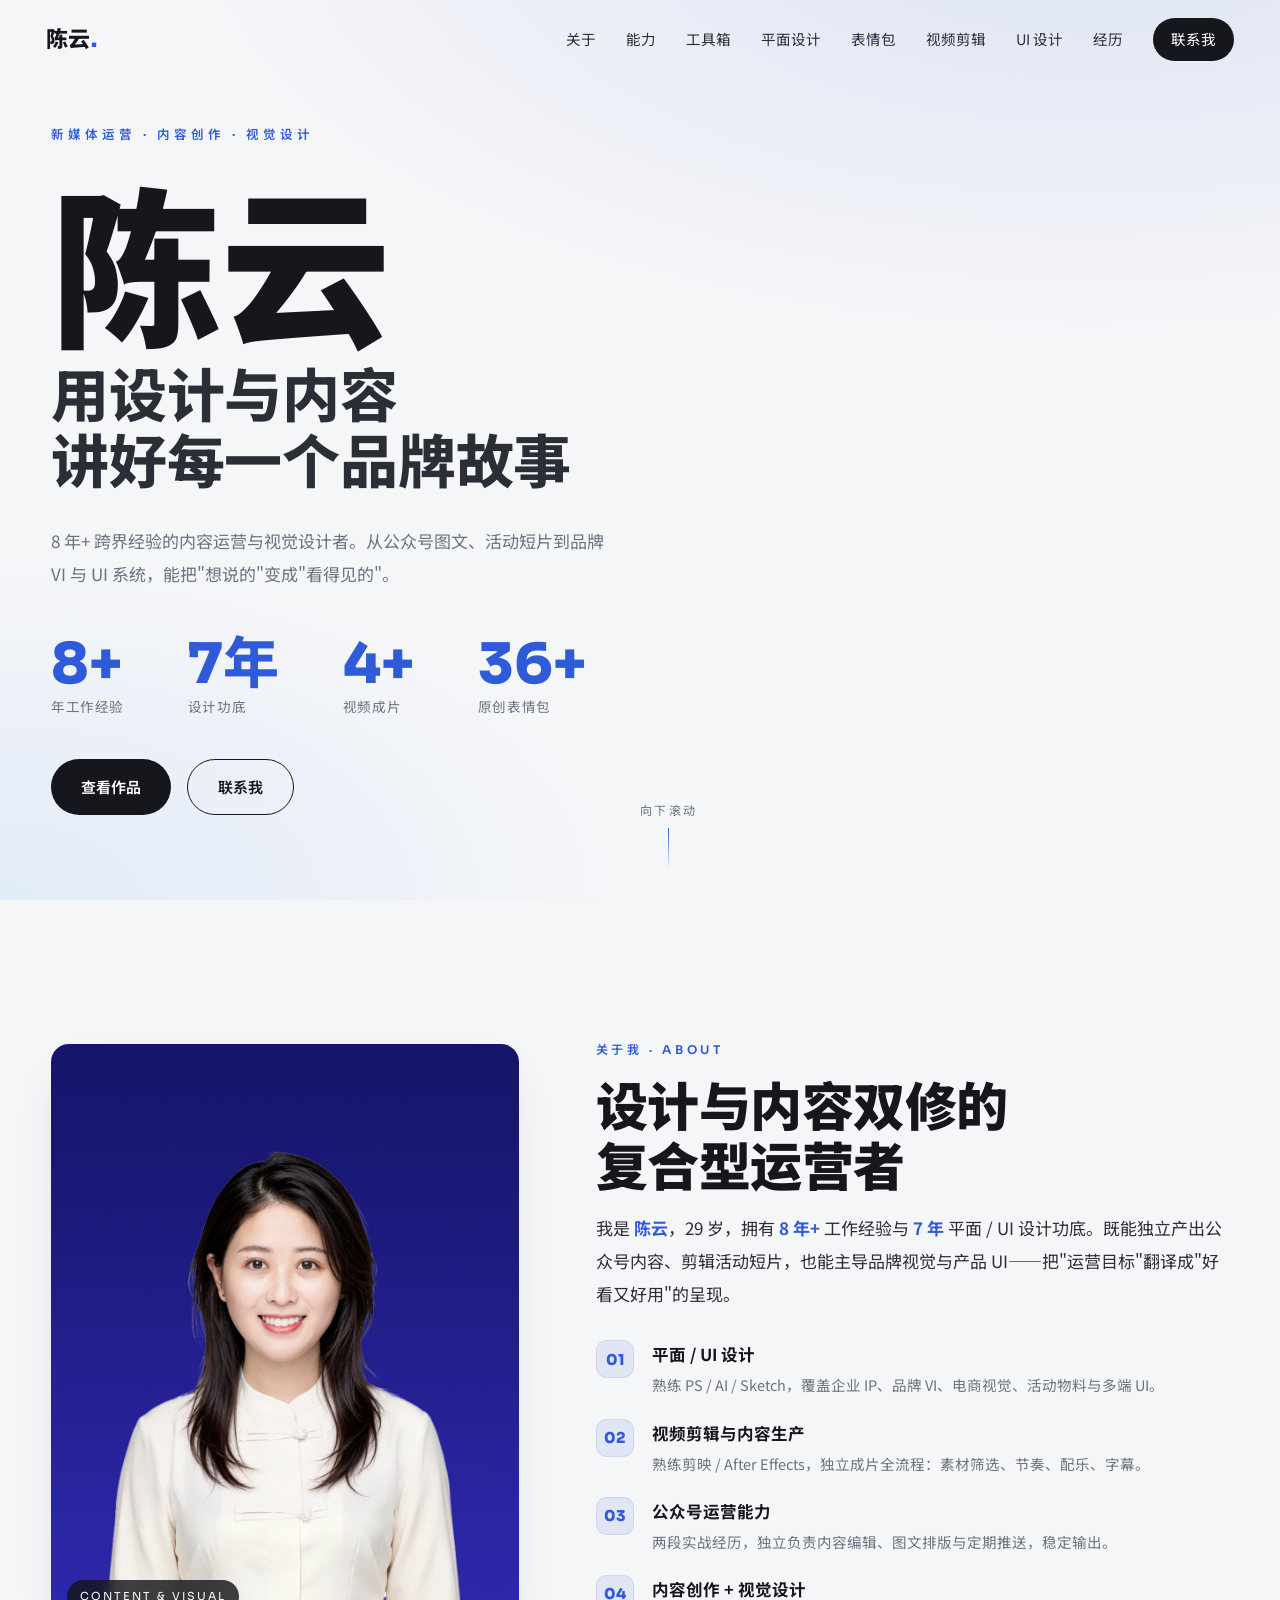
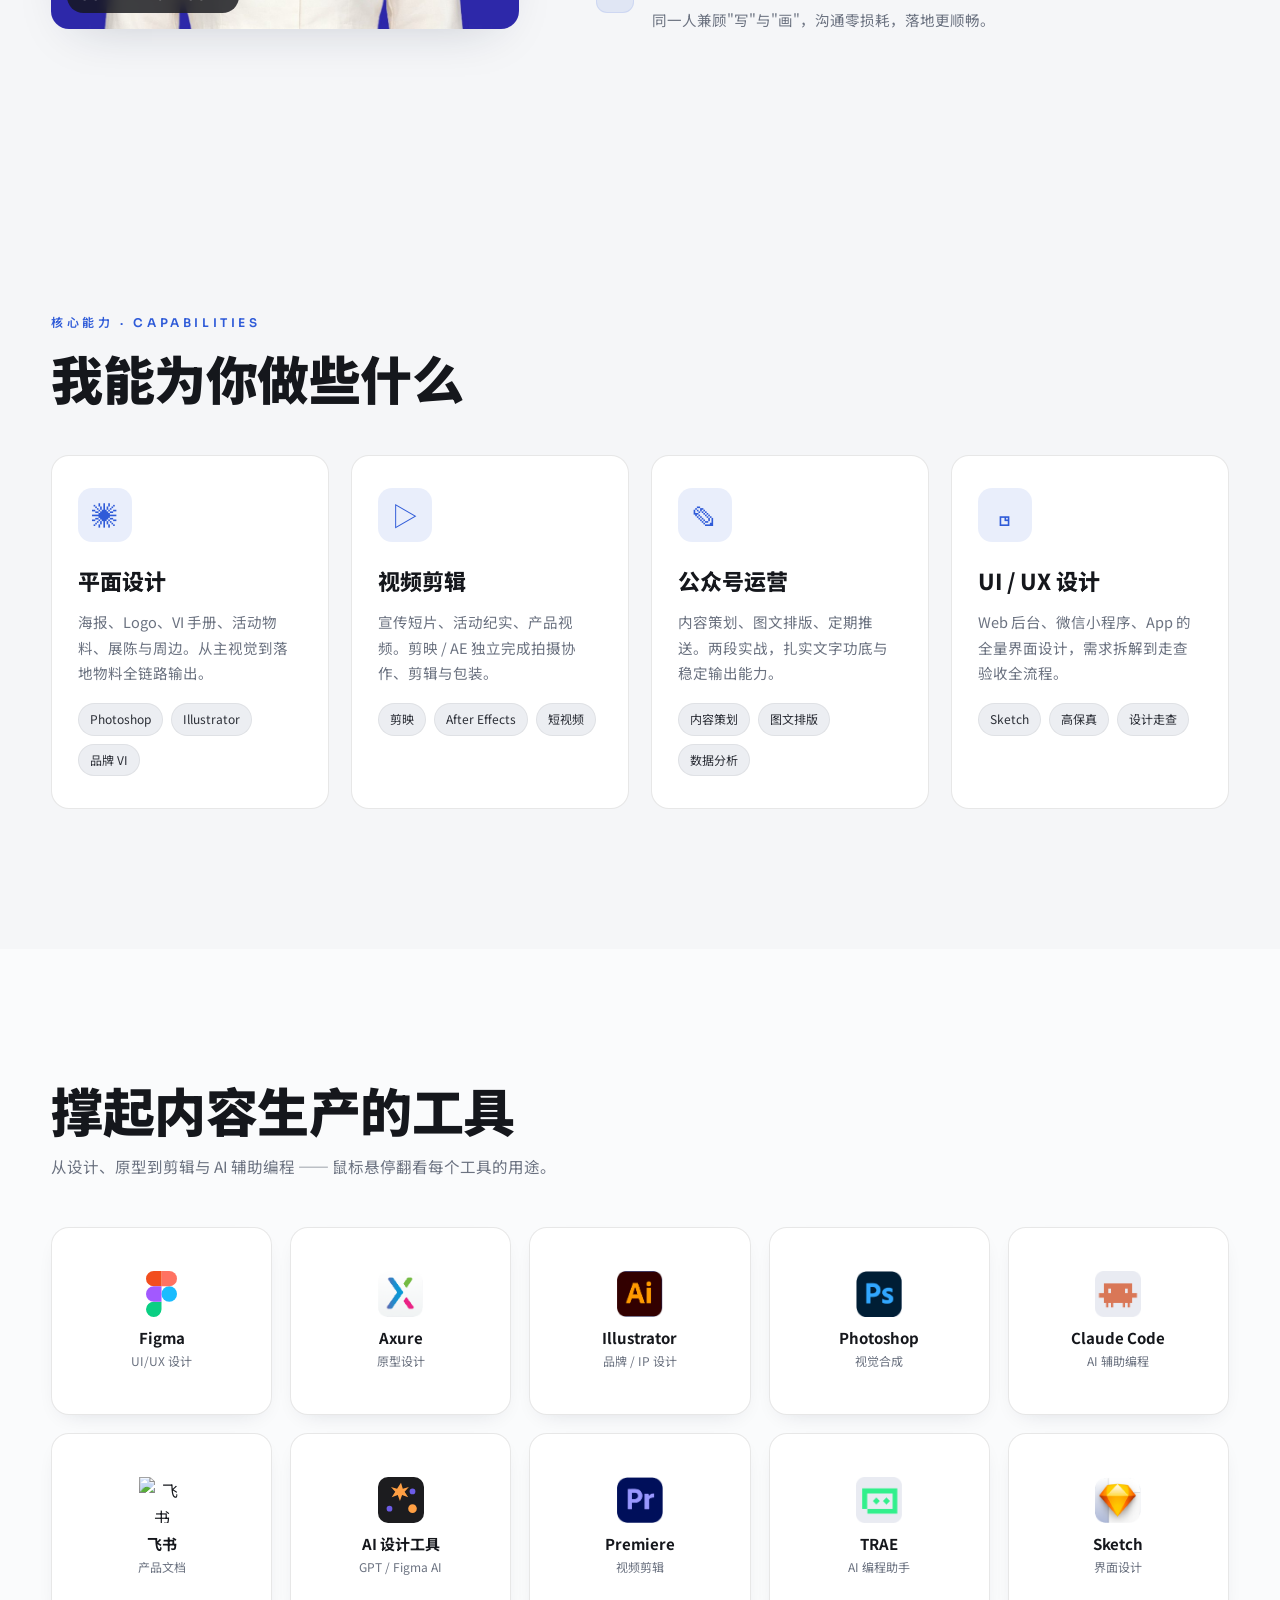
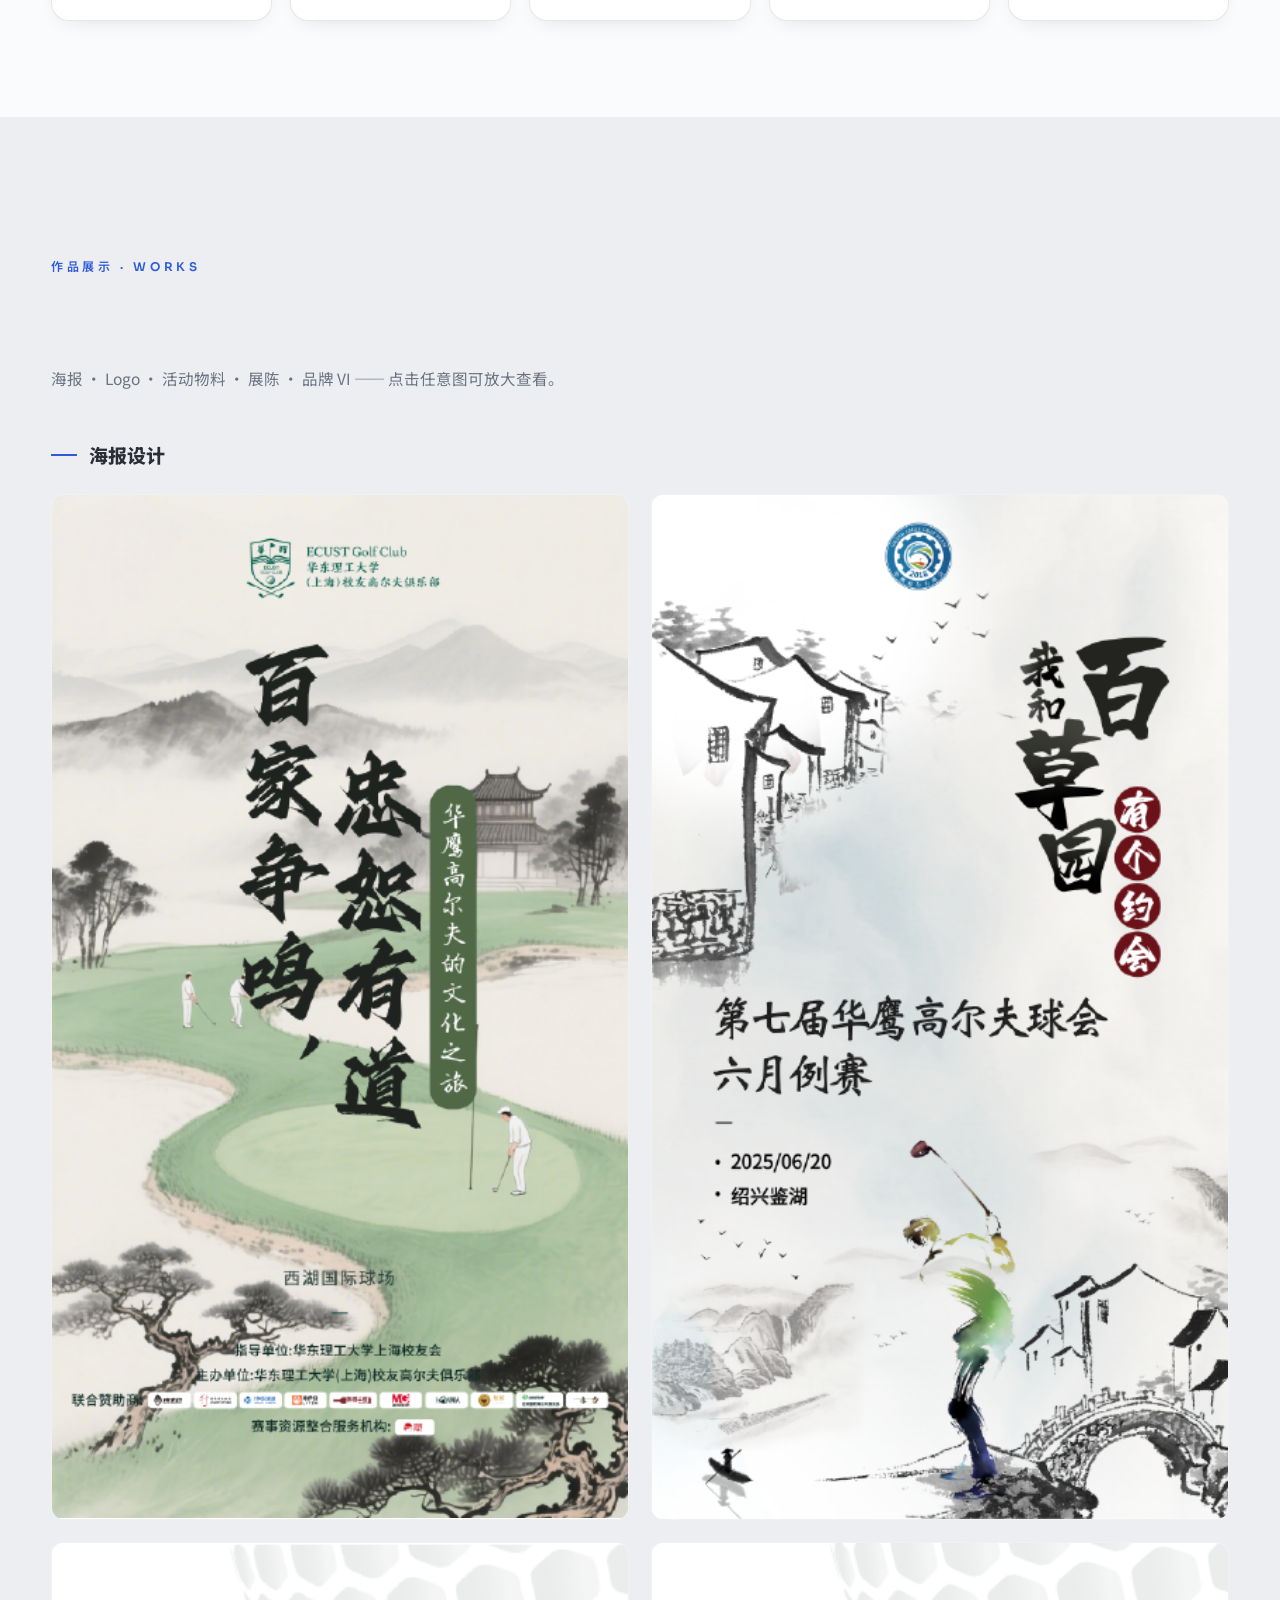
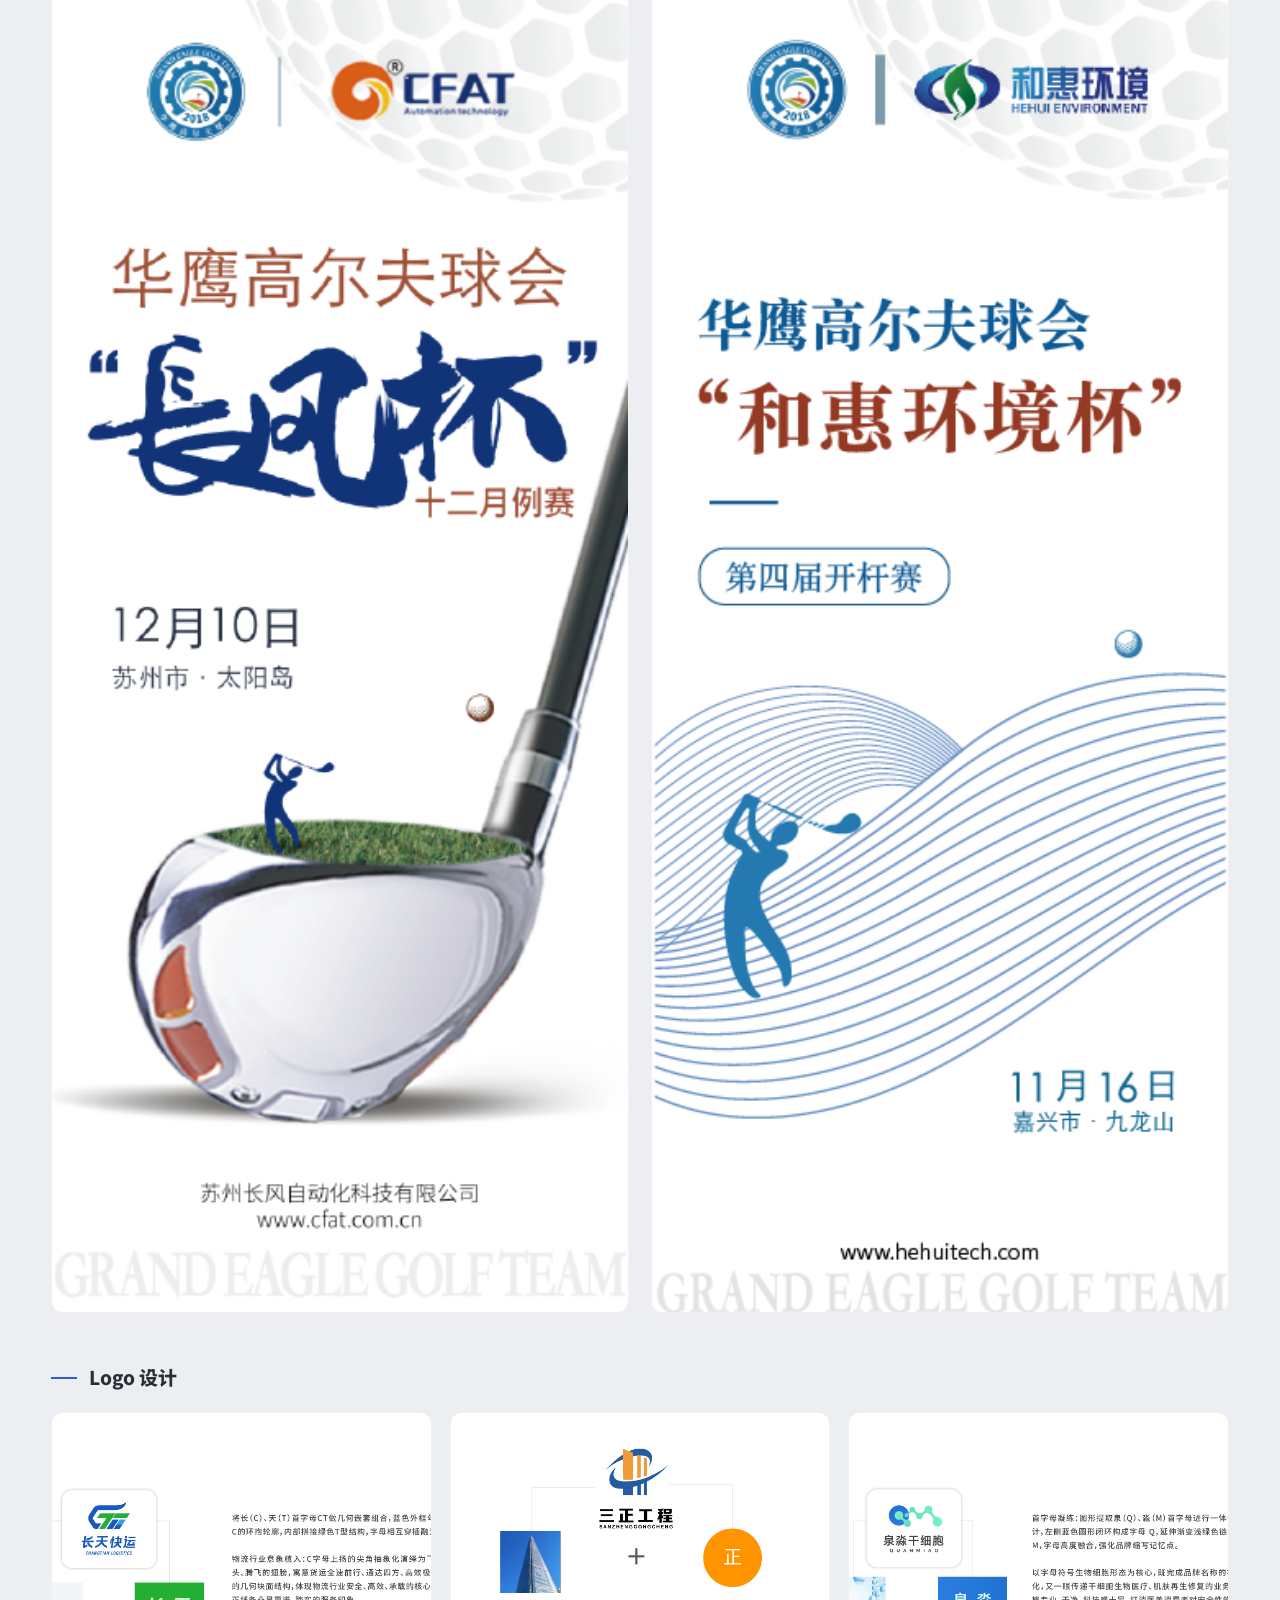
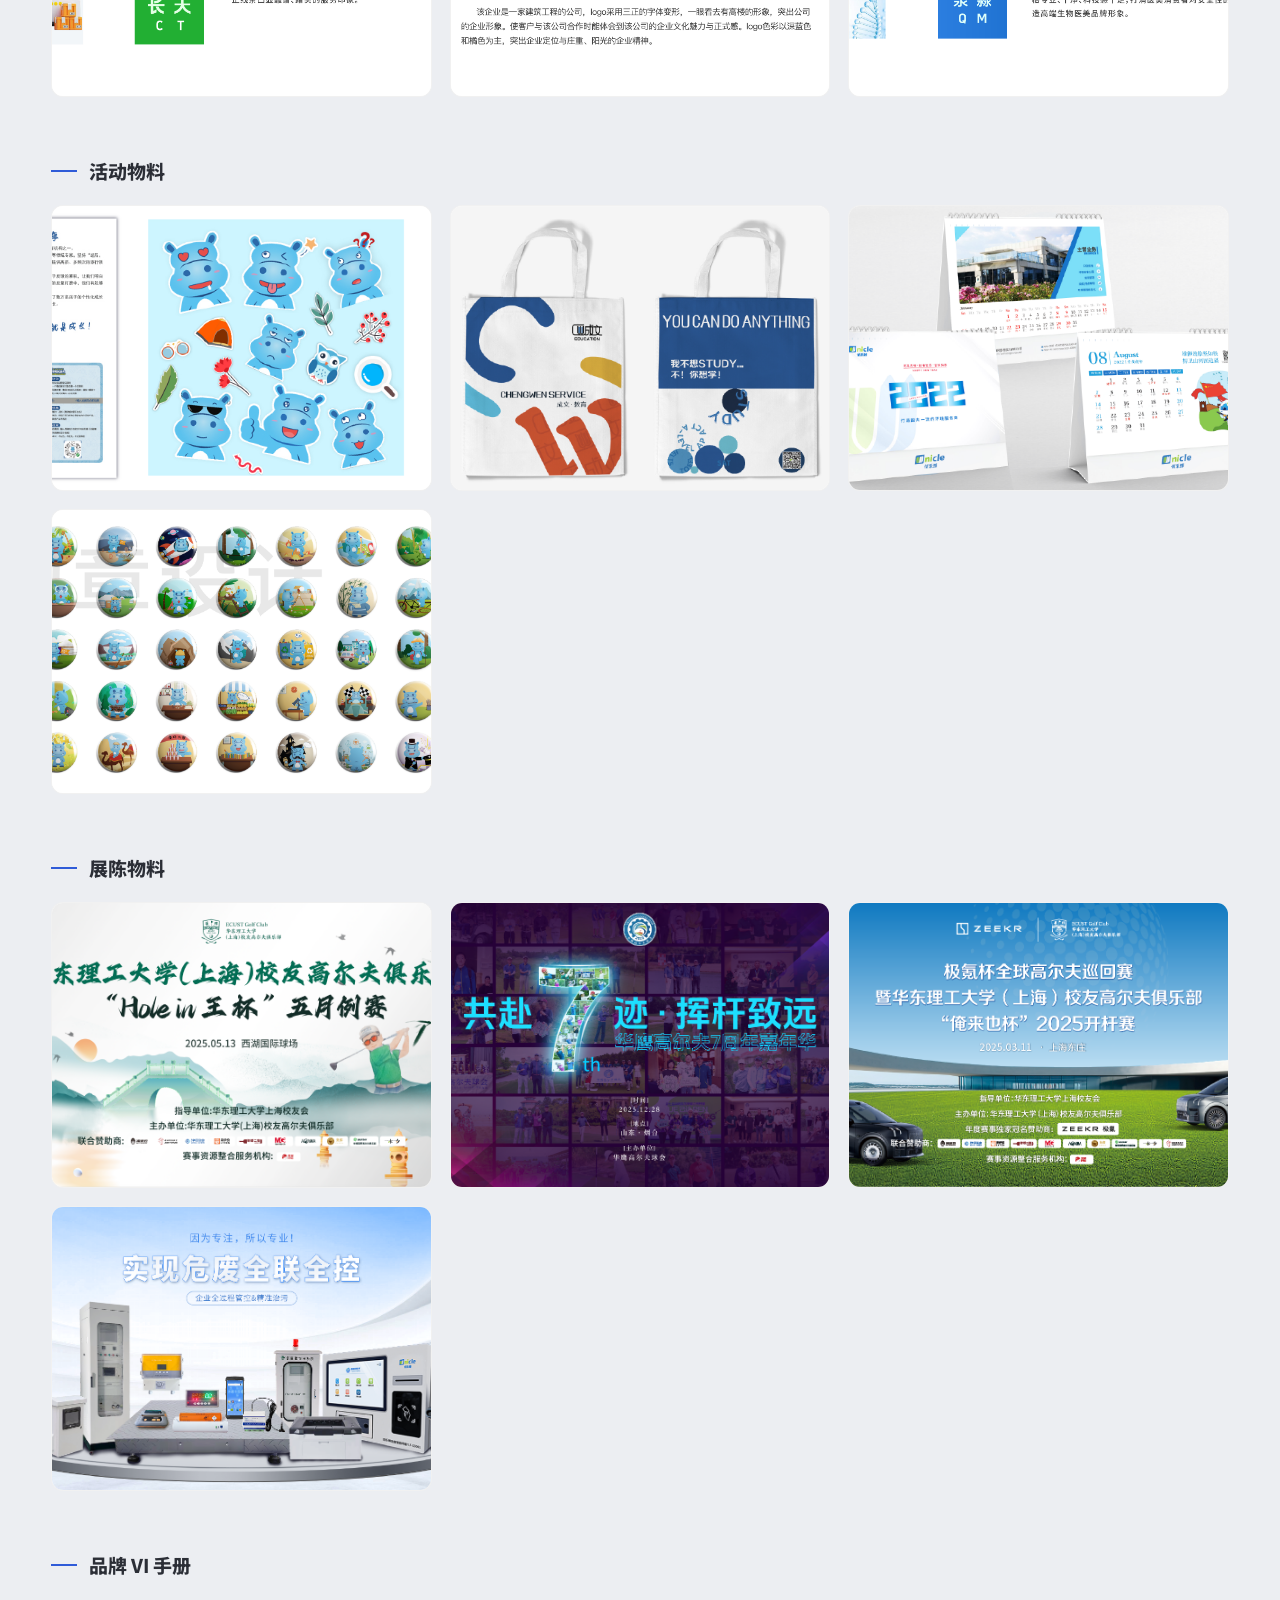
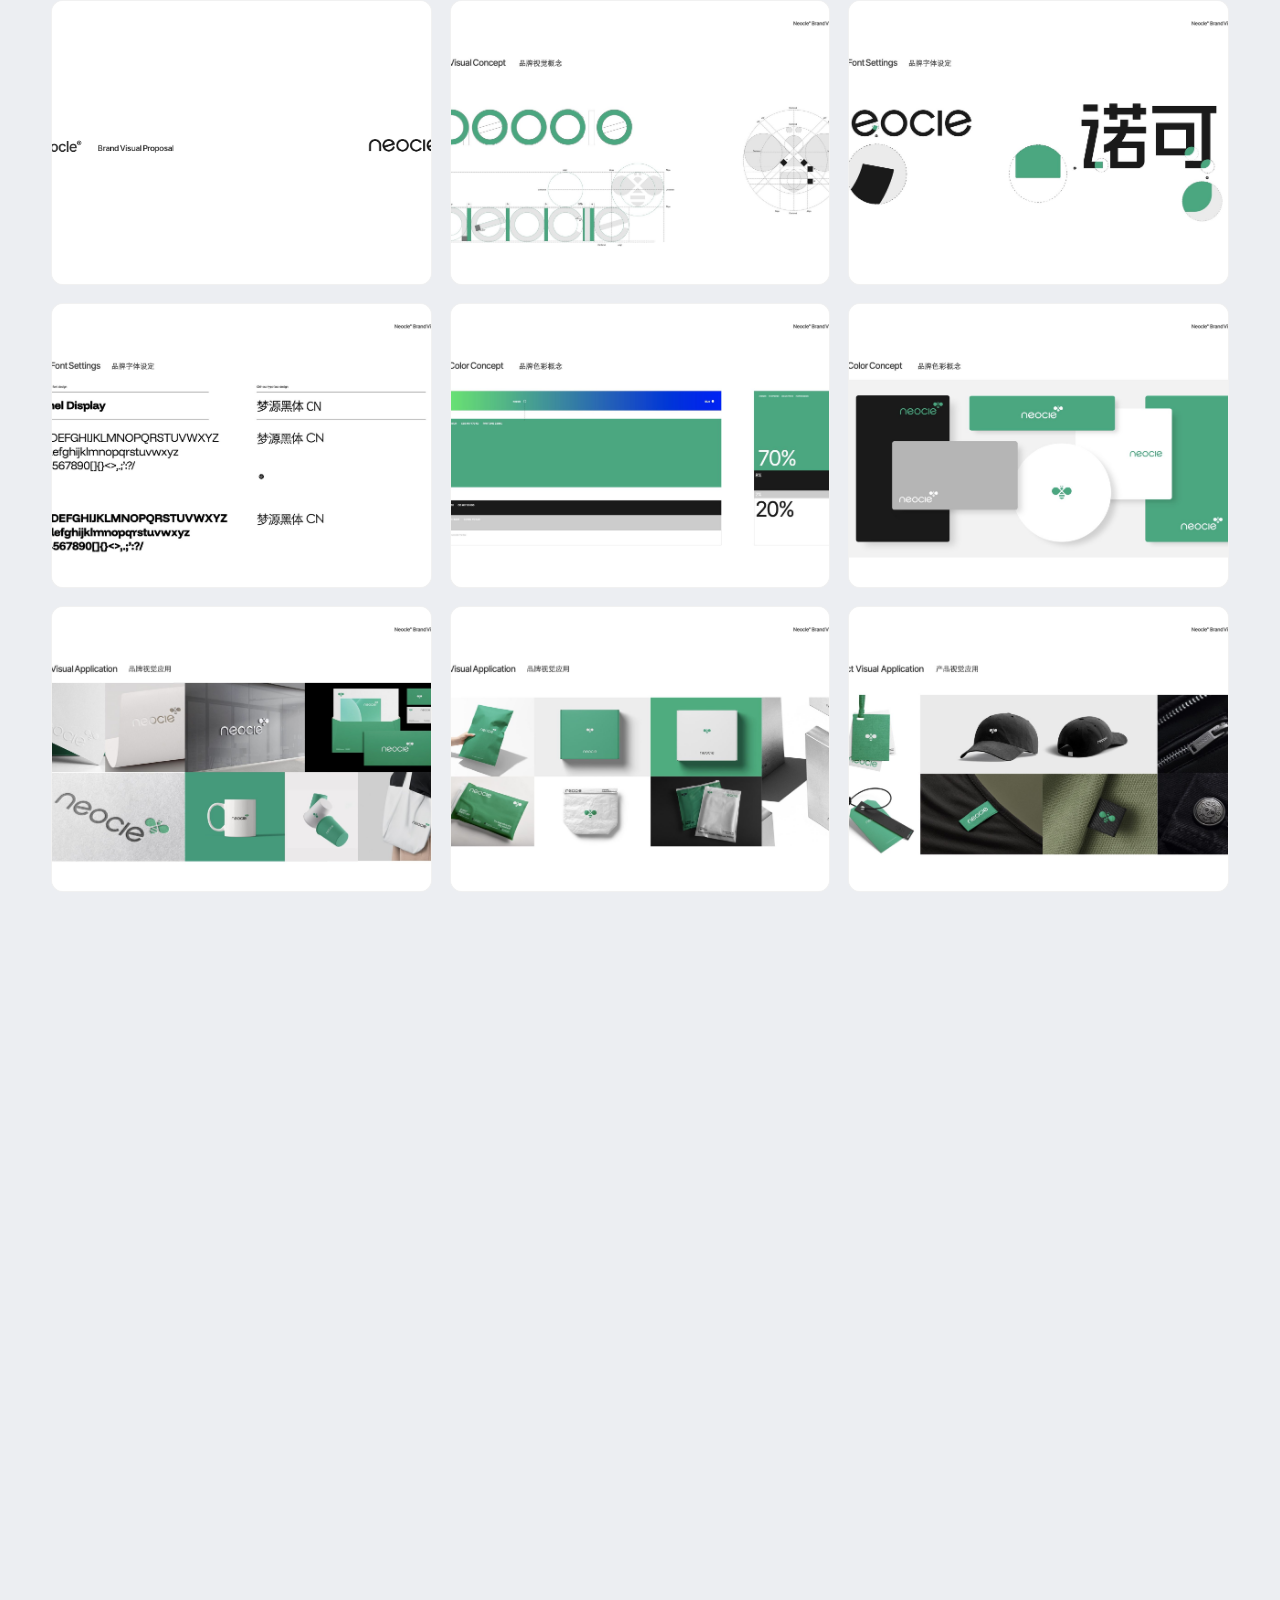
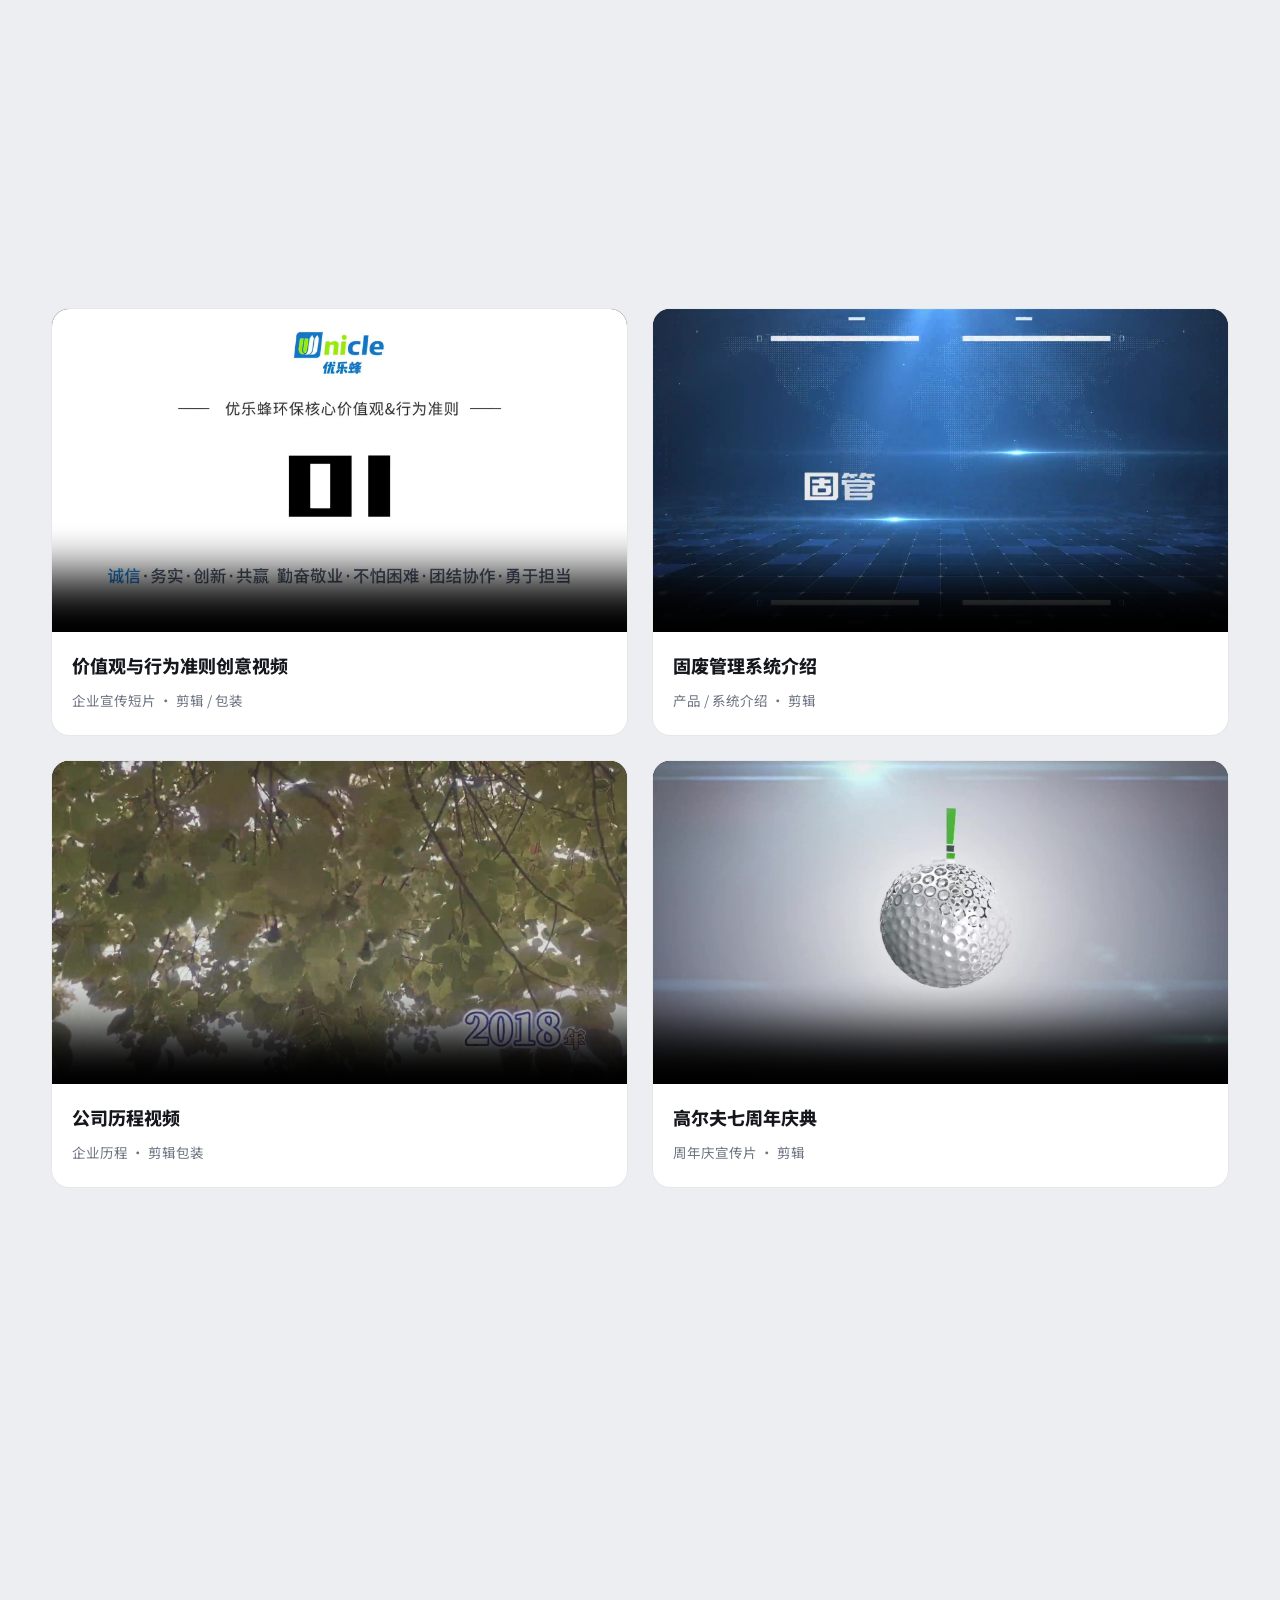
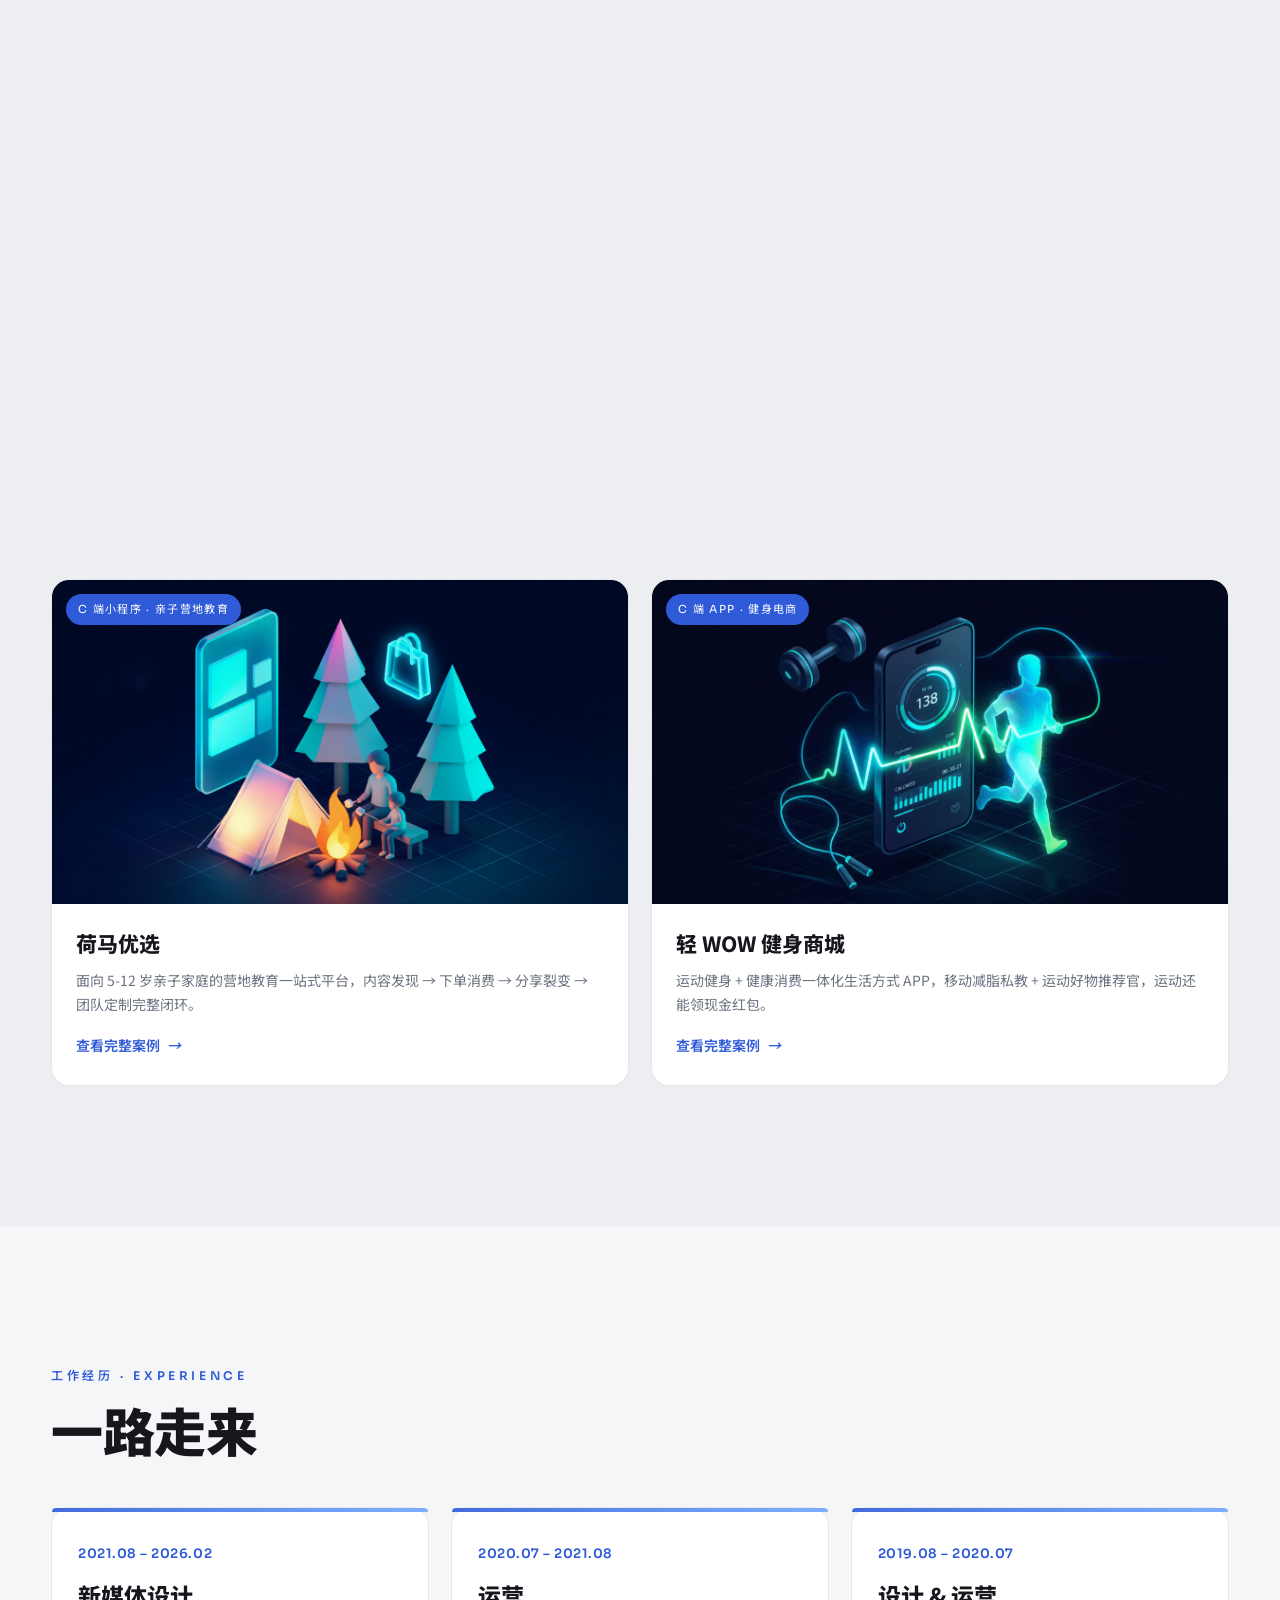
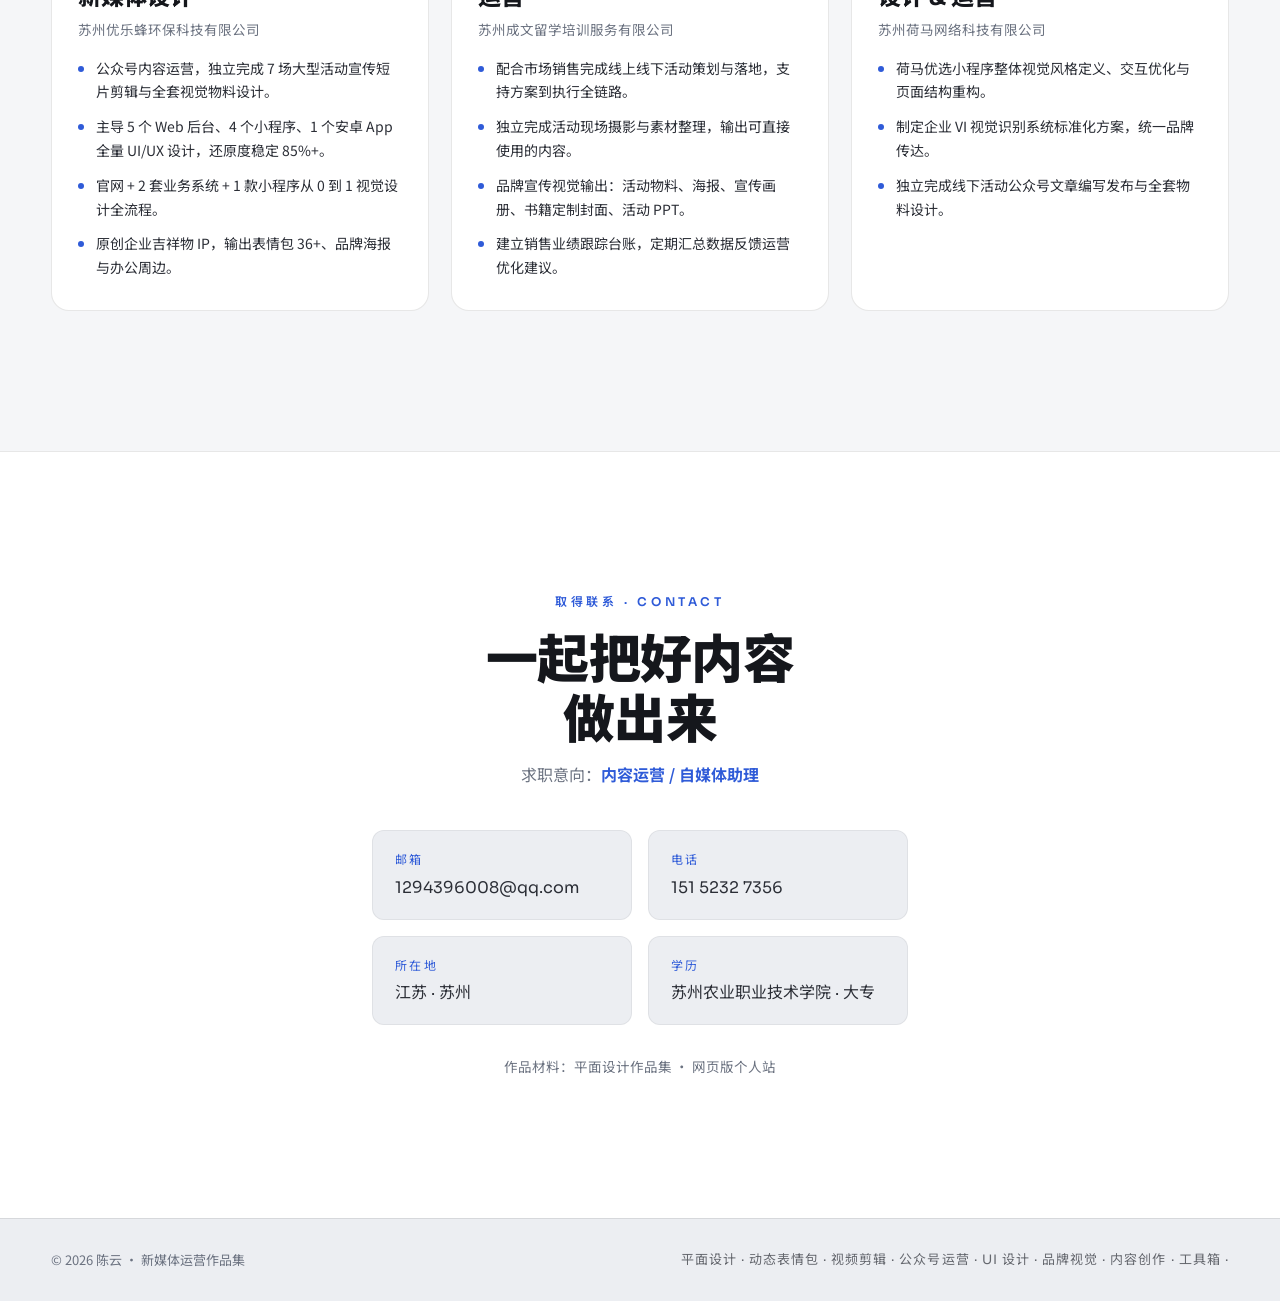
==== index.html @ 6a349850 "个人作品集网站 · 新媒体个人站（简约版） - 首屏滚动 RESUME PORTFILO 跑马灯 + Hi, I'm Cyra! 翻转卡片 - 关于我 / 工作经历（新媒体运营向） - 海报·Logo" ====
<!DOCTYPE html>
<html lang="zh-CN">
<head>
<meta charset="UTF-8">
<meta name="viewport" content="width=device-width, initial-scale=1.0">
<title>陈云 · 新媒体运营作品集 | 平面设计 · 视频剪辑 · 内容创作</title>
<meta name="description" content="陈云 · 新媒体运营 / 内容运营 · 视觉设计。8年跨界经验，专注平面设计、视频剪辑、公众号运营与 UI/UX 设计。">
<link rel="preconnect" href="https://fonts.googleapis.com">
<link rel="preconnect" href="https://fonts.gstatic.com" crossorigin>
<link href="https://fonts.googleapis.com/css2?family=Sora:wght@400;500;600;700;800&family=Noto+Sans+SC:wght@300;400;500;700;800;900&display=swap" rel="stylesheet">
<link rel="icon" href="data:image/svg+xml,%3Csvg xmlns='http://www.w3.org/2000/svg' viewBox='0 0 32 32'%3E%3Crect width='32' height='32' rx='8' fill='%232F5BD8'/%3E%3Ctext x='16' y='22' font-size='17' text-anchor='middle' fill='white' font-family='sans-serif'%3E陈%3C/text%3E%3C/svg%3E">
<link rel="stylesheet" href="assets/css/home.css">
<link rel="stylesheet" href="assets/css/toolbox.css">
</head>
<body>

  <!-- ===== 进度条 ===== -->
  <div class="scroll-progress" id="scrollProgress"></div>

  <!-- ===== 导航 ===== -->
  <header class="nav" id="nav">
    <a href="#hero" class="nav-brand">陈云<span>.</span></a>
    <nav class="nav-links" id="navLinks">
      <a href="#about">关于</a>
      <a href="#skills">能力</a>
      <a href="#tools">工具箱</a>
      <a href="#graphic">平面设计</a>
      <a href="#stickers">表情包</a>
      <a href="#video">视频剪辑</a>
      <a href="#ui">UI 设计</a>
      <a href="#experience">经历</a>
      <a href="#contact" class="nav-cta">联系我</a>
    </nav>
    <button class="nav-toggle" id="navToggle" aria-label="菜单"><span></span><span></span><span></span></button>
  </header>

  <!-- ===== Hero ===== -->
  <section class="hero" id="hero">
    <div class="hero-grain" aria-hidden="true"></div>
    <div class="hero-inner">
      <p class="hero-eyebrow reveal">新媒体运营 · 内容创作 · 视觉设计</p>
      <h1 class="hero-title">
        <span class="reveal" style="--d:.05s">陈云</span>
        <span class="hero-sub reveal" style="--d:.18s">用设计与内容<br>讲好每一个品牌故事</span>
      </h1>
      <p class="hero-desc reveal" style="--d:.3s">8 年+ 跨界经验的内容运营与视觉设计者。从公众号图文、活动短片到品牌 VI 与 UI 系统，能把"想说的"变成"看得见的"。</p>
      <div class="hero-stats">
        <div class="stat reveal" style="--d:.4s"><b class="count" data-to="8" data-suffix="+">0</b><span>年工作经验</span></div>
        <div class="stat reveal" style="--d:.5s"><b class="count" data-to="7" data-suffix="年">0</b><span>设计功底</span></div>
        <div class="stat reveal" style="--d:.6s"><b class="count" data-to="4" data-suffix="+">0</b><span>视频成片</span></div>
        <div class="stat reveal" style="--d:.7s"><b class="count" data-to="36" data-suffix="+">0</b><span>原创表情包</span></div>
      </div>
      <div class="hero-cta reveal" style="--d:.8s">
        <a href="#graphic" class="btn btn-solid" data-hover>查看作品</a>
        <a href="#contact" class="btn btn-line" data-hover>联系我</a>
      </div>
    </div>
    <a href="#about" class="hero-scroll reveal" style="--d:1s">向下滚动 <i></i></a>
  </section>

  <!-- ===== 关于我 ===== -->
  <section class="about" id="about">
    <div class="container about-grid">
      <div class="about-photo reveal">
        <div class="photo-frame">
          <img src="assets/portrait.png" alt="陈云">
          <span class="photo-tag">CONTENT &amp; VISUAL</span>
        </div>
      </div>
      <div class="about-text">
        <p class="sec-eyebrow reveal">关于我 · ABOUT</p>
        <h2 class="sec-title reveal" style="--d:.08s">设计与内容双修的<br>复合型运营者</h2>
        <p class="about-lead reveal" style="--d:.16s">我是 <b>陈云</b>，29 岁，拥有 <b>8 年+</b> 工作经验与 <b>7 年</b> 平面 / UI 设计功底。既能独立产出公众号内容、剪辑活动短片，也能主导品牌视觉与产品 UI——把"运营目标"翻译成"好看又好用"的呈现。</p>
        <ul class="about-points">
          <li class="reveal" style="--d:.24s"><i>01</i><div><b>平面 / UI 设计</b><span>熟练 PS / AI / Sketch，覆盖企业 IP、品牌 VI、电商视觉、活动物料与多端 UI。</span></div></li>
          <li class="reveal" style="--d:.32s"><i>02</i><div><b>视频剪辑与内容生产</b><span>熟练剪映 / After Effects，独立成片全流程：素材筛选、节奏、配乐、字幕。</span></div></li>
          <li class="reveal" style="--d:.4s"><i>03</i><div><b>公众号运营能力</b><span>两段实战经历，独立负责内容编辑、图文排版与定期推送，稳定输出。</span></div></li>
          <li class="reveal" style="--d:.48s"><i>04</i><div><b>内容创作 + 视觉设计</b><span>同一人兼顾"写"与"画"，沟通零损耗，落地更顺畅。</span></div></li>
        </ul>
      </div>
    </div>
  </section>

  <!-- ===== 核心能力 ===== -->
  <section class="skills" id="skills">
    <div class="container">
      <p class="sec-eyebrow reveal">核心能力 · CAPABILITIES</p>
      <h2 class="sec-title reveal" style="--d:.08s">我能为你做些什么</h2>
      <div class="skill-grid">
        <article class="skill-card reveal" style="--d:.1s" data-hover>
          <div class="skill-ico">✺</div>
          <h3>平面设计</h3>
          <p>海报、Logo、VI 手册、活动物料、展陈与周边。从主视觉到落地物料全链路输出。</p>
          <div class="skill-tags"><span>Photoshop</span><span>Illustrator</span><span>品牌 VI</span></div>
        </article>
        <article class="skill-card reveal" style="--d:.2s" data-hover>
          <div class="skill-ico">▷</div>
          <h3>视频剪辑</h3>
          <p>宣传短片、活动纪实、产品视频。剪映 / AE 独立完成拍摄协作、剪辑与包装。</p>
          <div class="skill-tags"><span>剪映</span><span>After Effects</span><span>短视频</span></div>
        </article>
        <article class="skill-card reveal" style="--d:.3s" data-hover>
          <div class="skill-ico">✎</div>
          <h3>公众号运营</h3>
          <p>内容策划、图文排版、定期推送。两段实战，扎实文字功底与稳定输出能力。</p>
          <div class="skill-tags"><span>内容策划</span><span>图文排版</span><span>数据分析</span></div>
        </article>
        <article class="skill-card reveal" style="--d:.4s" data-hover>
          <div class="skill-ico">◳</div>
          <h3>UI / UX 设计</h3>
          <p>Web 后台、微信小程序、App 的全量界面设计，需求拆解到走查验收全流程。</p>
          <div class="skill-tags"><span>Sketch</span><span>高保真</span><span>设计走查</span></div>
        </article>
      </div>
    </div>
  </section>

  <!-- ===== 工具箱 ===== -->
  <section class="tools" id="tools">
    <div class="container">
      <p class="sec-eyebrow reveal">工具箱 · MY TOOLBOX</p>
      <h2 class="sec-title reveal" style="--d:.08s">撑起内容生产的工具</h2>
      <p class="sec-note reveal" style="--d:.14s">从设计、原型到剪辑与 AI 辅助编程 —— 鼠标悬停翻看每个工具的用途。</p>
      <div class="tools-grid">
        <div class="tool reveal" data-hover><div class="tool-inner">
          <div class="tool-front"><img class="tool-logo" src="assets/logos/figma.svg" alt="Figma"><b>Figma</b><p>UI/UX 设计</p></div>
          <div class="tool-back"><p>高保真界面、交互原型、设计系统与组件库构建，团队协作与交付核心工具。</p></div>
        </div></div>
        <div class="tool reveal" data-hover><div class="tool-inner">
          <div class="tool-front"><img class="tool-logo" src="assets/logos/axure.png" alt="Axure"><b>Axure</b><p>原型设计</p></div>
          <div class="tool-back"><p>复杂业务流程与低保真原型输出，快速验证产品逻辑与交互路径。</p></div>
        </div></div>
        <div class="tool reveal" data-hover><div class="tool-inner">
          <div class="tool-front"><img class="tool-logo" src="assets/logos/illustrator.png" alt="Illustrator"><b>Illustrator</b><p>品牌 / IP 设计</p></div>
          <div class="tool-back"><p>品牌 VI、Logo、吉祥物 IP、表情包、印刷物料与矢量插画创作。</p></div>
        </div></div>
        <div class="tool reveal" data-hover><div class="tool-inner">
          <div class="tool-front"><img class="tool-logo" src="assets/logos/photoshop.png" alt="Photoshop"><b>Photoshop</b><p>视觉合成</p></div>
          <div class="tool-back"><p>电商详情页、海报、活动物料、图片精修与视觉特效处理。</p></div>
        </div></div>
        <div class="tool reveal" data-hover><div class="tool-inner">
          <div class="tool-front"><img class="tool-logo" src="assets/logos/claude-code.png" alt="Claude Code"><b>Claude Code</b><p>AI 辅助编程</p></div>
          <div class="tool-back"><p>深度使用 Vibe Coding 完成 GEO 项目，从需求到代码实现的高效闭环。</p></div>
        </div></div>
        <div class="tool reveal" data-hover><div class="tool-inner">
          <div class="tool-front"><img class="tool-logo" src="assets/logos/lark.svg" alt="飞书"><b>飞书</b><p>产品文档</p></div>
          <div class="tool-back"><p>PRD 撰写、需求池管理、项目进度跟踪与团队知识库沉淀。</p></div>
        </div></div>
        <div class="tool reveal" data-hover><div class="tool-inner">
          <div class="tool-front"><img class="tool-logo" src="assets/logos/ai-tools.svg" alt="AI 设计工具"><b>AI 设计工具</b><p>GPT / Figma AI</p></div>
          <div class="tool-back"><p>GPT Image、Figma AI、UXbot、Seedream 等工具辅助视觉创意与素材生成。</p></div>
        </div></div>
        <div class="tool reveal" data-hover><div class="tool-inner">
          <div class="tool-front"><img class="tool-logo" src="assets/logos/premiere.png" alt="Premiere"><b>Premiere</b><p>视频剪辑</p></div>
          <div class="tool-back"><p>企业宣传片、活动短片、价值观视频与社交媒体短视频剪辑。</p></div>
        </div></div>
        <div class="tool reveal" data-hover><div class="tool-inner">
          <div class="tool-front"><img class="tool-logo" src="assets/logos/trae.png" alt="TRAE"><b>TRAE</b><p>AI 编程助手</p></div>
          <div class="tool-back"><p>AI 原生 IDE，深度用于 Vibe Coding、产品原型开发与前端实现的高效闭环。</p></div>
        </div></div>
        <div class="tool reveal" data-hover><div class="tool-inner">
          <div class="tool-front"><img class="tool-logo" src="assets/logos/sketch.png" alt="Sketch"><b>Sketch</b><p>界面设计</p></div>
          <div class="tool-back"><p>矢量界面设计工具，用于 UI/UX 设计、原型构建与设计系统沉淀。</p></div>
        </div></div>
      </div>
    </div>
  </section>

  <!-- ===== 平面设计 ===== -->
  <section class="works" id="graphic">
    <div class="container">
      <p class="sec-eyebrow reveal">作品展示 · WORKS</p>
      <h2 class="sec-title reveal" style="--d:.08s">平面设计</h2>
      <p class="sec-note reveal" style="--d:.14s">海报 · Logo · 活动物料 · 展陈 · 品牌 VI —— 点击任意图可放大查看。</p>
      <div class="album-poster" id="albumPoster"></div>
      <div class="album" id="albumGraphic"></div>
    </div>
  </section>

  <!-- ===== 动态表情包 ===== -->
  <section class="works stickers-sec" id="stickers">
    <div class="container">
      <p class="sec-eyebrow reveal">作品展示 · WORKS</p>
      <h2 class="sec-title reveal" style="--d:.08s">动态表情包</h2>
      <p class="sec-note reveal" style="--d:.14s">企业微信上架吉祥物表情包，分两弹共 39 款——让品牌人格融入日常沟通。点击可放大查看。</p>
      <div class="sticker-grid" id="stickerGrid"></div>
    </div>
  </section>

  <!-- ===== 视频剪辑 ===== -->
  <section class="works works-video" id="video">
    <div class="container">
      <p class="sec-eyebrow reveal">作品展示 · WORKS</p>
      <h2 class="sec-title reveal" style="--d:.08s">视频剪辑</h2>
      <p class="sec-note reveal" style="--d:.14s">企业宣传短片与活动纪实 —— 点击播放。</p>
      <div class="video-grid" id="videoGrid"></div>
    </div>
  </section>

  <!-- ===== UI 设计 ===== -->
  <section class="works" id="ui">
    <div class="container">
      <p class="sec-eyebrow reveal">作品展示 · WORKS</p>
      <h2 class="sec-title reveal" style="--d:.08s">UI 设计</h2>
      <p class="sec-note reveal" style="--d:.14s">Web 后台系统、业务小程序与产品 App 的界面设计精选 —— 点击查看完整案例。</p>
      <div class="ui-grid" id="albumUI"></div>
    </div>
  </section>

  <!-- ===== 工作经历 ===== -->
  <section class="experience" id="experience">
    <div class="container">
      <p class="sec-eyebrow reveal">工作经历 · EXPERIENCE</p>
      <h2 class="sec-title reveal" style="--d:.08s">一路走来</h2>
      <div class="timeline">
        <article class="tl-card reveal" style="--d:.1s" data-hover>
          <span class="tl-date">2021.08 – 2026.02</span>
          <h4>新媒体设计</h4>
          <span class="tl-co">苏州优乐蜂环保科技有限公司</span>
          <ul>
            <li>公众号内容运营，独立完成 7 场大型活动宣传短片剪辑与全套视觉物料设计。</li>
            <li>主导 5 个 Web 后台、4 个小程序、1 个安卓 App 全量 UI/UX 设计，还原度稳定 85%+。</li>
            <li>官网 + 2 套业务系统 + 1 款小程序从 0 到 1 视觉设计全流程。</li>
            <li>原创企业吉祥物 IP，输出表情包 36+、品牌海报与办公周边。</li>
          </ul>
        </article>
        <article class="tl-card reveal" style="--d:.22s" data-hover>
          <span class="tl-date">2020.07 – 2021.08</span>
          <h4>运营</h4>
          <span class="tl-co">苏州成文留学培训服务有限公司</span>
          <ul>
            <li>配合市场销售完成线上线下活动策划与落地，支持方案到执行全链路。</li>
            <li>独立完成活动现场摄影与素材整理，输出可直接使用的内容。</li>
            <li>品牌宣传视觉输出：活动物料、海报、宣传画册、书籍定制封面、活动 PPT。</li>
            <li>建立销售业绩跟踪台账，定期汇总数据反馈运营优化建议。</li>
          </ul>
        </article>
        <article class="tl-card reveal" style="--d:.34s" data-hover>
          <span class="tl-date">2019.08 – 2020.07</span>
          <h4>设计 &amp; 运营</h4>
          <span class="tl-co">苏州荷马网络科技有限公司</span>
          <ul>
            <li>荷马优选小程序整体视觉风格定义、交互优化与页面结构重构。</li>
            <li>制定企业 VI 视觉识别系统标准化方案，统一品牌传达。</li>
            <li>独立完成线下活动公众号文章编写发布与全套物料设计。</li>
          </ul>
        </article>
      </div>
    </div>
  </section>

  <!-- ===== 联系 ===== -->
  <section class="contact" id="contact">
    <div class="container contact-inner">
      <p class="sec-eyebrow reveal">取得联系 · CONTACT</p>
      <h2 class="sec-title reveal" style="--d:.08s">一起把好内容<br>做出来</h2>
      <p class="contact-role reveal" style="--d:.16s">求职意向：<b>内容运营 / 自媒体助理</b></p>
      <div class="contact-items">
        <a class="citem reveal" style="--d:.24s" href="mailto:1294396008@qq.com" data-hover>
          <span class="ci-label">邮箱</span><span class="ci-val">1294396008@qq.com</span>
        </a>
        <a class="citem reveal" style="--d:.32s" href="tel:15152327356" data-hover>
          <span class="ci-label">电话</span><span class="ci-val">151 5232 7356</span>
        </a>
        <div class="citem reveal" style="--d:.4s">
          <span class="ci-label">所在地</span><span class="ci-val">江苏 · 苏州</span>
        </div>
        <div class="citem reveal" style="--d:.48s">
          <span class="ci-label">学历</span><span class="ci-val">苏州农业职业技术学院 · 大专</span>
        </div>
      </div>
      <p class="contact-foot reveal" style="--d:.56s">作品材料：平面设计作品集 · 网页版个人站</p>
    </div>
  </section>

  <footer class="footer">
    <div class="container footer-inner">
      <span>© 2026 陈云 · 新媒体运营作品集</span>
      <span class="footer-marq" id="footerMarq">平面设计 · 动态表情包 · 视频剪辑 · 公众号运营 · UI 设计 · 品牌视觉 · 内容创作 · 工具箱 ·</span>
    </div>
  </footer>

  <!-- ===== 灯箱 ===== -->
  <div class="lightbox" id="lightbox" aria-hidden="true">
    <button class="lb-close" id="lbClose" aria-label="关闭">✕</button>
    <button class="lb-nav lb-prev" id="lbPrev" aria-label="上一张">‹</button>
    <figure class="lb-stage" id="lbStage"></figure>
    <button class="lb-nav lb-next" id="lbNext" aria-label="下一张">›</button>
    <span class="lb-counter" id="lbCounter"></span>
  </div>

  <script src="https://cdnjs.cloudflare.com/ajax/libs/gsap/3.12.5/gsap.min.js"></script>
  <script src="https://cdnjs.cloudflare.com/ajax/libs/gsap/3.12.5/ScrollTrigger.min.js"></script>
  <script src="assets/js/home.js"></script>
</body>
</html>
---- assets/css/home.css ----
/* ============================================================
   陈云 · 新媒体运营作品集 — Cool Editorial light system
   ============================================================ */
:root{
  --bg:#F5F6F8;
  --bg-2:#ECEEF2;
  --surface:#FFFFFF;
  --surface-2:#FAFBFC;
  --ink:#15171C;
  --ink-soft:#2B2E36;
  --muted:#6B7280;
  --line:rgba(21,23,28,.10);
  --line-2:rgba(21,23,28,.06);
  --accent:#2F5BD8;        /* cobalt blue */
  --accent-deep:#1E3FAE;
  --accent-2:#6FA8FF;
  --accent-soft:rgba(47,91,216,.10);
  --radius:18px;
  --radius-sm:12px;
  --shadow:0 18px 50px -24px rgba(20,30,60,.22);
  --shadow-sm:0 8px 24px -14px rgba(20,30,60,.20);
  --font-d:'Noto Sans SC','Sora',sans-serif;
  --font-num:'Sora','Noto Sans SC',sans-serif;
  --font-b:'Noto Sans SC','Sora',sans-serif;
  --maxw:1180px;
}
*{margin:0;padding:0;box-sizing:border-box}
html{scroll-behavior:smooth}
body{
  background:var(--bg);
  color:var(--ink);
  font-family:var(--font-b);
  line-height:1.7;
  overflow-x:hidden;
  -webkit-font-smoothing:antialiased;
  text-rendering:optimizeLegibility;
}
::selection{background:var(--accent);color:#fff}
img{display:block;max-width:100%}
a{color:inherit;text-decoration:none}
button{font-family:inherit;cursor:pointer;border:none;background:none}
.container{width:min(var(--maxw),92vw);margin:0 auto}

/* ---------- reveal ---------- */
.reveal{opacity:0;transform:translateY(30px);transition:opacity .9s cubic-bezier(.16,1,.3,1),transform .9s cubic-bezier(.16,1,.3,1);transition-delay:var(--d,0s)}
.reveal.is-in{opacity:1;transform:none}

/* ---------- scroll progress ---------- */
.scroll-progress{position:fixed;top:0;left:0;height:3px;width:0;background:linear-gradient(90deg,var(--accent),var(--accent-2));z-index:200;transition:width .1s linear}

/* ---------- nav ---------- */
.nav{position:fixed;top:0;left:0;right:0;z-index:100;display:flex;align-items:center;justify-content:space-between;
  padding:18px clamp(20px,4vw,46px);transition:background .35s,box-shadow .35s,padding .35s}
.nav.scrolled{background:rgba(245,246,248,.82);backdrop-filter:blur(14px);box-shadow:0 1px 0 var(--line);padding:12px clamp(20px,4vw,46px)}
.nav-brand{font-family:var(--font-num);font-weight:800;font-size:22px;letter-spacing:.02em;color:var(--ink)}
.nav-brand span{color:var(--accent)}
.nav-links{display:flex;align-items:center;gap:30px}
.nav-links a{font-size:14.5px;color:var(--ink-soft);position:relative;padding:4px 0;transition:color .25s}
.nav-links a::after{content:"";position:absolute;left:0;bottom:0;width:0;height:2px;background:var(--accent);transition:width .3s}
.nav-links a:hover{color:var(--accent)}
.nav-links a:hover::after{width:100%}
.nav-cta{background:var(--ink);color:#fff!important;padding:9px 18px!important;border-radius:999px;transition:background .25s,transform .25s}
.nav-cta::after{display:none}
.nav-cta:hover{background:var(--accent);transform:translateY(-2px)}
.nav-toggle{display:none;flex-direction:column;gap:5px;padding:8px}
.nav-toggle span{width:24px;height:2px;background:var(--ink);border-radius:2px;transition:.3s}

/* ---------- hero ---------- */
.hero{position:relative;min-height:100vh;display:flex;align-items:center;padding:120px clamp(20px,4vw,46px) 80px;overflow:hidden}
.hero-grain{position:absolute;inset:0;background:
  radial-gradient(120% 80% at 85% -10%,rgba(47,91,216,.12),transparent 60%),
  radial-gradient(90% 70% at 0% 100%,rgba(111,168,255,.14),transparent 55%);
  pointer-events:none}
.hero-inner{position:relative;width:min(var(--maxw),92vw);margin:0 auto}
.hero-eyebrow{font-family:var(--font-num);text-transform:uppercase;letter-spacing:.32em;font-size:12.5px;color:var(--accent);margin-bottom:26px;font-weight:600}
.hero-title{font-family:var(--font-d);font-weight:900;line-height:1.04;letter-spacing:-.01em}
.hero-title>span:first-child{display:block;font-size:clamp(76px,15vw,170px);color:var(--ink)}
.hero-sub{display:block;font-size:clamp(28px,5vw,58px);font-weight:800;color:var(--ink-soft);margin-top:10px;line-height:1.14}
.hero-desc{max-width:560px;margin:34px 0 0;color:var(--muted);font-size:17px;line-height:1.9}
.hero-stats{display:flex;flex-wrap:wrap;gap:clamp(28px,5vw,64px);margin:46px 0 40px}
.stat b{display:block;font-family:var(--font-num);font-size:clamp(38px,5vw,56px);font-weight:800;color:var(--accent);line-height:1}
.stat span{font-size:13.5px;color:var(--muted);letter-spacing:.04em}
.hero-cta{display:flex;gap:16px;flex-wrap:wrap}
.btn{display:inline-flex;align-items:center;justify-content:center;padding:14px 30px;border-radius:999px;font-size:15px;font-weight:600;transition:transform .25s,box-shadow .25s,background .25s,color .25s}
.btn-solid{background:var(--ink);color:#fff}
.btn-solid:hover{background:var(--accent);transform:translateY(-3px);box-shadow:0 14px 30px -12px rgba(47,91,216,.55)}
.btn-line{border:1.5px solid var(--ink);color:var(--ink)}
.btn-line:hover{background:var(--ink);color:#fff;transform:translateY(-3px)}
.hero-scroll{position:absolute;left:50%;bottom:30px;transform:translateX(-50%);display:flex;flex-direction:column;align-items:center;gap:8px;font-size:12px;letter-spacing:.2em;color:var(--muted);text-transform:uppercase}
.hero-scroll i{width:1px;height:42px;background:linear-gradient(var(--accent),transparent);animation:scrolldown 1.8s infinite}
@keyframes scrolldown{0%{transform:scaleY(0);transform-origin:top}50%{transform:scaleY(1);transform-origin:top}51%{transform:scaleY(1);transform-origin:bottom}100%{transform:scaleY(0);transform-origin:bottom}}

/* ---------- section commons ---------- */
.sec-eyebrow{font-family:var(--font-num);text-transform:uppercase;letter-spacing:.3em;font-size:12px;color:var(--accent);font-weight:600;margin-bottom:14px}
.sec-title{font-family:var(--font-d);font-weight:900;font-size:clamp(32px,4.6vw,52px);line-height:1.14;color:var(--ink);letter-spacing:-.01em}
.sec-note{margin-top:14px;color:var(--muted);font-size:15.5px;max-width:620px}
section{padding:clamp(80px,11vw,140px) 0}
.works{background:var(--bg-2)}

/* ---------- about ---------- */
.about-grid{display:grid;grid-template-columns:.85fr 1.15fr;gap:clamp(36px,6vw,80px);align-items:center}
.about-photo{position:relative}
.photo-frame{position:relative;border-radius:var(--radius);overflow:hidden;box-shadow:var(--shadow);background:var(--surface)}
.photo-frame img{width:100%;aspect-ratio:4/5;object-fit:cover;object-position:center top}
.photo-tag{position:absolute;left:16px;bottom:16px;background:rgba(21,23,28,.82);color:#fff;font-family:var(--font-num);font-size:11px;letter-spacing:.18em;padding:7px 13px;border-radius:999px;backdrop-filter:blur(6px)}
.about-lead{margin:18px 0 30px;font-size:17px;color:var(--ink-soft);line-height:1.95}
.about-lead b{color:var(--accent)}
.about-points{list-style:none;display:grid;gap:20px}
.about-points li{display:flex;gap:18px;align-items:flex-start}
.about-points i{font-family:var(--font-num);font-style:normal;font-weight:800;font-size:15px;color:var(--accent);border:1.5px solid var(--accent-soft);background:var(--accent-soft);width:38px;height:38px;flex:0 0 38px;display:grid;place-items:center;border-radius:11px}
.about-points b{display:block;font-size:16.5px;margin-bottom:3px}
.about-points span{color:var(--muted);font-size:14.5px;line-height:1.7}

/* ---------- skills ---------- */
.skill-grid{display:grid;grid-template-columns:repeat(4,1fr);gap:22px;margin-top:48px}
.skill-card{background:var(--surface);border:1px solid var(--line);border-radius:var(--radius);padding:32px 26px;transition:transform .4s cubic-bezier(.16,1,.3,1),box-shadow .4s,border-color .4s}
.skill-card:hover{transform:translateY(-8px);box-shadow:var(--shadow);border-color:transparent}
.skill-ico{width:54px;height:54px;display:grid;place-items:center;font-size:26px;color:var(--accent);background:var(--accent-soft);border-radius:14px;margin-bottom:20px}
.skill-card h3{font-family:var(--font-d);font-size:22px;font-weight:800;margin-bottom:10px}
.skill-card p{color:var(--muted);font-size:14.5px;line-height:1.75;margin-bottom:18px}
.skill-tags{display:flex;flex-wrap:wrap;gap:8px}
.skill-tags span{font-size:12px;color:var(--ink-soft);background:var(--bg-2);border:1px solid var(--line-2);padding:5px 11px;border-radius:999px}

/* ---------- works / album ---------- */
.album{display:grid;grid-template-columns:repeat(3,1fr);gap:18px;margin-top:48px}
.ph{position:relative;border-radius:var(--radius-sm);overflow:hidden;background:var(--surface);border:1px solid var(--line-2);cursor:zoom-in;aspect-ratio:4/3}
.ph img{width:100%;height:100%;object-fit:cover;transition:transform .6s cubic-bezier(.16,1,.3,1)}
.ph:hover img{transform:scale(1.06)}
.ph::after{content:attr(data-cap);position:absolute;left:0;right:0;bottom:0;padding:26px 16px 13px;font-size:13px;color:#fff;background:linear-gradient(transparent,rgba(20,18,14,.72));opacity:0;transform:translateY(8px);transition:.35s}
.ph:hover::after{opacity:1;transform:none}
.ph.wide{grid-column:span 2;aspect-ratio:16/7}
.album-head{grid-column:1/-1;margin-top:40px;font-family:var(--font-d);font-size:19px;font-weight:800;color:var(--ink-soft);display:flex;align-items:center;gap:12px}
.album-head:first-child{margin-top:0}
.album-head::before{content:"";width:26px;height:2px;background:var(--accent)}

/* poster — actual size, no crop */
.album-poster{display:grid;grid-template-columns:repeat(2,1fr);gap:22px;margin-top:48px}
.ph-natural{aspect-ratio:auto;cursor:zoom-in}
.ph-natural img{width:100%;height:auto;object-fit:contain}
.ph-natural::after{content:attr(data-cap);position:absolute;left:14px;bottom:14px;padding:8px 13px;font-size:12.5px;color:#fff;background:rgba(21,23,28,.78);border-radius:8px;opacity:0;transform:translateY(8px);transition:.35s;backdrop-filter:blur(4px)}
.ph-natural:hover::after{opacity:1;transform:none}

/* ---------- 动态表情包 ---------- */
.sticker-grid{display:grid;grid-template-columns:repeat(6,1fr);gap:14px;margin-top:34px}
.sticker{position:relative;border-radius:var(--radius-sm);overflow:hidden;background:var(--surface);border:1px solid var(--line-2);aspect-ratio:1/1;cursor:zoom-in;transition:transform .4s cubic-bezier(.16,1,.3,1),box-shadow .4s,border-color .4s}
.sticker:hover{transform:translateY(-5px);box-shadow:var(--shadow);border-color:transparent}
.sticker img{width:100%;height:100%;object-fit:contain;padding:12%}
.sticker-cap{position:absolute;left:0;right:0;bottom:0;padding:7px 8px;font-size:12px;text-align:center;color:#fff;background:linear-gradient(transparent,rgba(20,18,14,.74));opacity:0;transition:.3s;pointer-events:none}
.sticker:hover .sticker-cap{opacity:1}

/* ---------- UI project cards (link out) ---------- */
.ui-grid{display:grid;grid-template-columns:repeat(2,1fr);gap:22px;margin-top:48px}
.uicard{position:relative;display:block;background:var(--surface);border:1px solid var(--line);border-radius:var(--radius);overflow:hidden;transition:transform .4s cubic-bezier(.16,1,.3,1),box-shadow .4s,border-color .4s}
.uicard:hover{transform:translateY(-8px);box-shadow:var(--shadow);border-color:transparent}
.uicard-media{position:relative;aspect-ratio:16/9;overflow:hidden;background:var(--surface-2)}
.uicard-media img{width:100%;height:100%;object-fit:cover;transition:transform .6s cubic-bezier(.16,1,.3,1)}
.uicard:hover .uicard-media img{transform:scale(1.05)}
.uicard-tag{position:absolute;top:14px;left:14px;background:var(--accent);color:#fff;font-family:var(--font-num);font-size:11px;letter-spacing:.12em;padding:6px 12px;border-radius:999px}
.uicard-body{padding:22px 24px 26px}
.uicard-body h3{font-family:var(--font-d);font-size:21px;font-weight:800;margin-bottom:8px}
.uicard-body p{color:var(--muted);font-size:14px;line-height:1.7;margin-bottom:14px}
.uicard-more{display:inline-flex;align-items:center;gap:7px;font-size:14px;font-weight:600;color:var(--accent);font-family:var(--font-num)}
.uicard-more i{transition:transform .3s}
.uicard:hover .uicard-more i{transform:translateX(5px)}

/* ---------- video (inline player) ---------- */
.video-grid{display:grid;grid-template-columns:repeat(2,1fr);gap:24px;margin-top:48px}
.vcard{background:var(--surface);border:1px solid var(--line);border-radius:var(--radius);overflow:hidden;transition:transform .4s,box-shadow .4s;position:relative}
.vcard:hover{transform:translateY(-6px);box-shadow:var(--shadow)}
.vplayer{display:block;width:100%;aspect-ratio:16/9;background:#0c0d10;object-fit:contain;border:0}
.v-expand{position:absolute;top:12px;right:12px;z-index:3;width:38px;height:38px;border:0;border-radius:50%;background:rgba(20,22,28,.55);color:#fff;font-size:18px;line-height:1;display:flex;align-items:center;justify-content:center;cursor:pointer;opacity:0;transform:scale(.85);transition:opacity .3s,transform .3s,background .3s;backdrop-filter:blur(3px)}
.vcard:hover .v-expand{opacity:1;transform:scale(1)}
.v-expand:hover{background:var(--accent)}
.v-expand:focus-visible{opacity:1;transform:scale(1);outline:2px solid #fff}
.vcard-info{padding:18px 20px 22px}
.vcard-info h4{font-family:var(--font-d);font-size:18px;font-weight:800;margin-bottom:5px}
.vcard-info span{font-size:13.5px;color:var(--muted)}

/* ---------- experience ---------- */
.timeline{display:grid;grid-template-columns:repeat(3,1fr);gap:22px;margin-top:48px;position:relative}
.tl-card{background:var(--surface);border:1px solid var(--line);border-radius:var(--radius);padding:30px 26px;position:relative;transition:transform .4s,box-shadow .4s,border-color .4s}
.tl-card::before{content:"";position:absolute;top:0;left:0;width:100%;height:4px;background:linear-gradient(90deg,var(--accent),var(--accent-2));border-radius:var(--radius) var(--radius) 0 0;opacity:.9}
.tl-card:hover{transform:translateY(-6px);box-shadow:var(--shadow);border-color:transparent}
.tl-date{font-family:var(--font-num);font-size:13px;font-weight:600;color:var(--accent);letter-spacing:.04em}
.tl-card h4{font-family:var(--font-d);font-size:23px;font-weight:800;margin:10px 0 3px}
.tl-co{font-size:13.5px;color:var(--muted);display:block;margin-bottom:16px}
.tl-card ul{list-style:none;display:grid;gap:11px}
.tl-card li{position:relative;padding-left:18px;font-size:14px;color:var(--ink-soft);line-height:1.7}
.tl-card li::before{content:"";position:absolute;left:0;top:9px;width:6px;height:6px;border-radius:50%;background:var(--accent)}

/* ---------- contact (light) ---------- */
.contact{background:var(--surface);color:var(--ink);text-align:center;border-top:1px solid var(--line)}
.contact .sec-eyebrow{color:var(--accent)}
.contact .sec-title{color:var(--ink)}
.contact-role{margin-top:16px;font-size:16px;color:var(--muted)}
.contact-role b{color:var(--accent)}
.contact-items{display:grid;grid-template-columns:repeat(2,260px);gap:16px;justify-content:center;margin:42px 0 30px}
.citem{background:var(--bg-2);border:1px solid var(--line-2);border-radius:var(--radius-sm);padding:18px 22px;text-align:left;display:flex;flex-direction:column;gap:4px;transition:background .3s,transform .3s,border-color .3s}
a.citem:hover{background:var(--accent-soft);border-color:var(--accent);transform:translateY(-3px)}
.ci-label{font-size:12px;letter-spacing:.2em;text-transform:uppercase;color:var(--accent)}
.ci-val{font-size:16px;color:var(--ink-soft);font-family:var(--font-num)}
.contact-foot{font-size:13.5px;color:var(--muted);margin-top:10px}

/* ---------- footer ---------- */
.footer{background:var(--bg-2);padding:30px 0;border-top:1px solid var(--line)}
.footer-inner{display:flex;align-items:center;justify-content:space-between;gap:20px;font-size:13px;color:var(--muted)}
.footer-marq{font-family:var(--font-num);letter-spacing:.08em;color:var(--ink-soft);opacity:.7;white-space:nowrap;animation:marq 22s linear infinite;display:inline-block}
@keyframes marq{from{transform:translateX(0)}to{transform:translateX(-50%)}}

/* ---------- lightbox (images + video) ---------- */
.lightbox{position:fixed;inset:0;z-index:300;background:rgba(18,20,26,.92);backdrop-filter:blur(8px);display:flex;align-items:center;justify-content:center;opacity:0;visibility:hidden;transition:opacity .35s,visibility .35s;padding:40px}
.lightbox.active{opacity:1;visibility:visible}
.lb-stage{max-width:92vw;max-height:88vh;display:flex;flex-direction:column;align-items:center;justify-content:center;gap:14px}
.lb-stage img{max-width:90vw;max-height:86vh;border-radius:10px;box-shadow:0 30px 80px rgba(0,0,0,.5)}
.lb-stage video{max-width:92vw;max-height:82vh;border-radius:10px;box-shadow:0 30px 80px rgba(0,0,0,.5);background:#000}
.lb-cap{color:#fff;font-family:var(--font-d);font-size:14px;text-align:center;opacity:.85}
.lb-close{position:absolute;top:24px;right:28px;width:46px;height:46px;border-radius:50%;background:rgba(255,255,255,.12);color:#fff;font-size:20px;transition:.25s}
.lb-close:hover{background:var(--accent);transform:rotate(90deg)}
.lb-nav{position:absolute;top:50%;transform:translateY(-50%);width:52px;height:52px;border-radius:50%;background:rgba(255,255,255,.12);color:#fff;font-size:28px;transition:.25s}
.lb-nav:hover{background:var(--accent)}
.lb-prev{left:24px}.lb-next{right:24px}
.lb-counter{position:absolute;bottom:26px;left:50%;transform:translateX(-50%);color:#fff;font-family:var(--font-num);font-size:14px;letter-spacing:.1em}

/* ---------- responsive ---------- */
@media (max-width:980px){
  .skill-grid{grid-template-columns:repeat(2,1fr)}
  .timeline{grid-template-columns:1fr}
  .album{grid-template-columns:repeat(2,1fr)}
  .ph.wide{grid-column:span 2}
  .about-grid{grid-template-columns:1fr}
  .about-photo{max-width:380px}
  .ui-grid{grid-template-columns:1fr}
  .album-poster{grid-template-columns:1fr}
  .sticker-grid{grid-template-columns:repeat(4,1fr)}
}
@media (max-width:680px){
  .nav-links{position:fixed;inset:64px 0 auto 0;flex-direction:column;background:rgba(245,246,248,.97);backdrop-filter:blur(16px);padding:22px;gap:18px;border-bottom:1px solid var(--line);transform:translateY(-120%);transition:transform .35s;box-shadow:var(--shadow)}
  .nav-links.open{transform:none}
  .nav-toggle{display:flex}
  .skill-grid{grid-template-columns:1fr}
  .album{grid-template-columns:1fr}
  .ph.wide{grid-column:span 1;aspect-ratio:4/3}
  .video-grid{grid-template-columns:1fr}
  .contact-items{grid-template-columns:1fr}
  .sticker-grid{grid-template-columns:repeat(3,1fr)}
  .hero-stats{gap:26px}
}
---- assets/css/toolbox.css ----
/* ============================================================
   工具箱 · MY TOOLBOX — light editorial theme (matches home.css)
   ============================================================ */
.tools{background:var(--surface-2);padding:96px 0}
.tools .sec-note{margin-bottom:0}
.tools-grid{
  display:grid;
  grid-template-columns:repeat(5,1fr);
  gap:18px;
  margin-top:48px;
}
@media(max-width:1000px){.tools-grid{grid-template-columns:repeat(3,1fr)}}
@media(max-width:600px){.tools-grid{grid-template-columns:repeat(2,1fr)}}

.tool{perspective:1000px;height:188px}
.tool-inner{
  position:relative;width:100%;height:100%;
  transform-style:preserve-3d;
  transition:transform .6s cubic-bezier(.2,.8,.2,1);
}
.tool:hover .tool-inner{transform:rotateY(180deg)}
.tool-front,.tool-back{
  position:absolute;inset:0;
  backface-visibility:hidden;
  border-radius:var(--radius);
  display:flex;flex-direction:column;
  align-items:center;justify-content:center;
  padding:18px 14px;text-align:center;
}
.tool-front{
  background:var(--surface);
  border:1px solid var(--line);
  box-shadow:var(--shadow-sm);
}
.tool-back{
  background:var(--accent-soft);
  border:1px solid var(--accent);
  transform:rotateY(180deg);
}
.tool-logo{width:46px;height:46px;object-fit:contain;margin-bottom:12px}
.tool-logo-pair{display:flex;gap:8px;margin-bottom:12px}
.tool-logo-pair img{width:40px;height:40px;object-fit:contain}
.tool-front b{font-size:15px;color:var(--ink);font-weight:700;line-height:1.2}
.tool-front p{font-size:12px;color:var(--muted);margin-top:4px}
.tool-back p{font-size:12.5px;line-height:1.75;color:var(--accent-deep)}
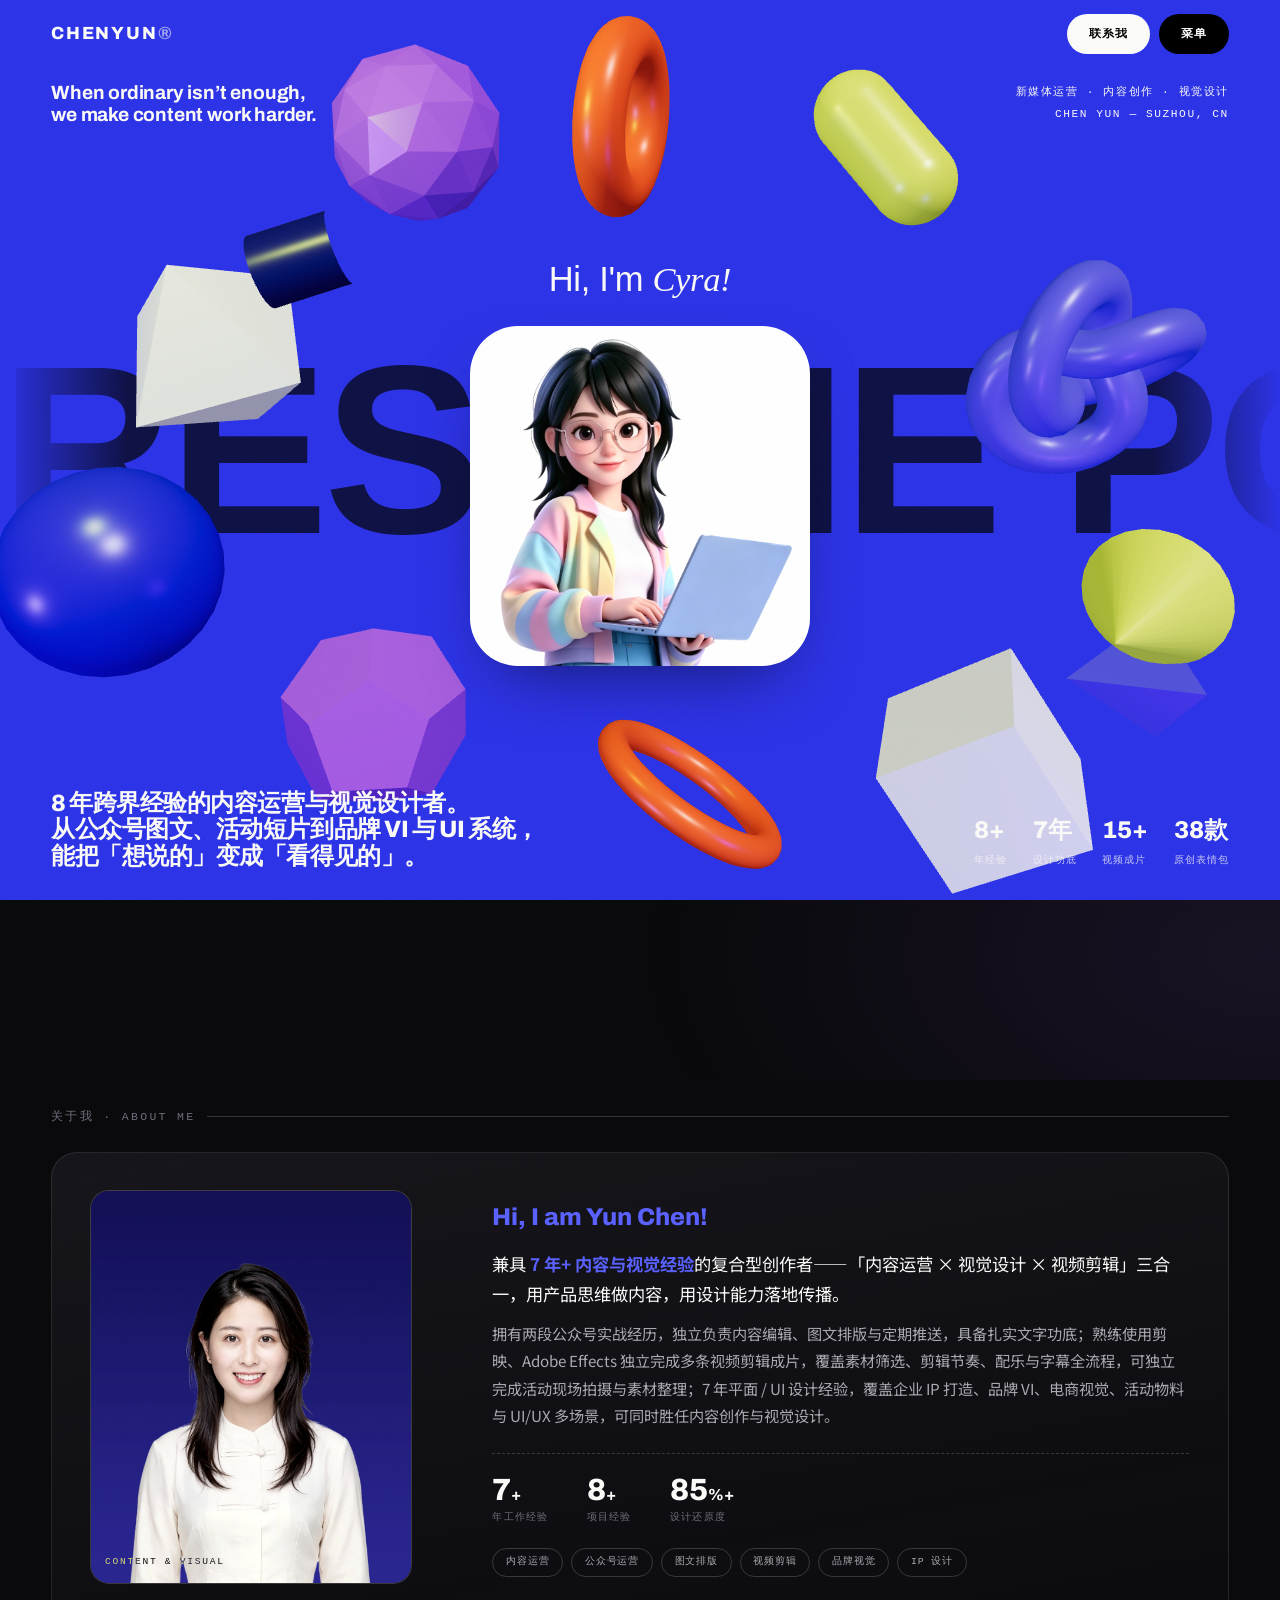
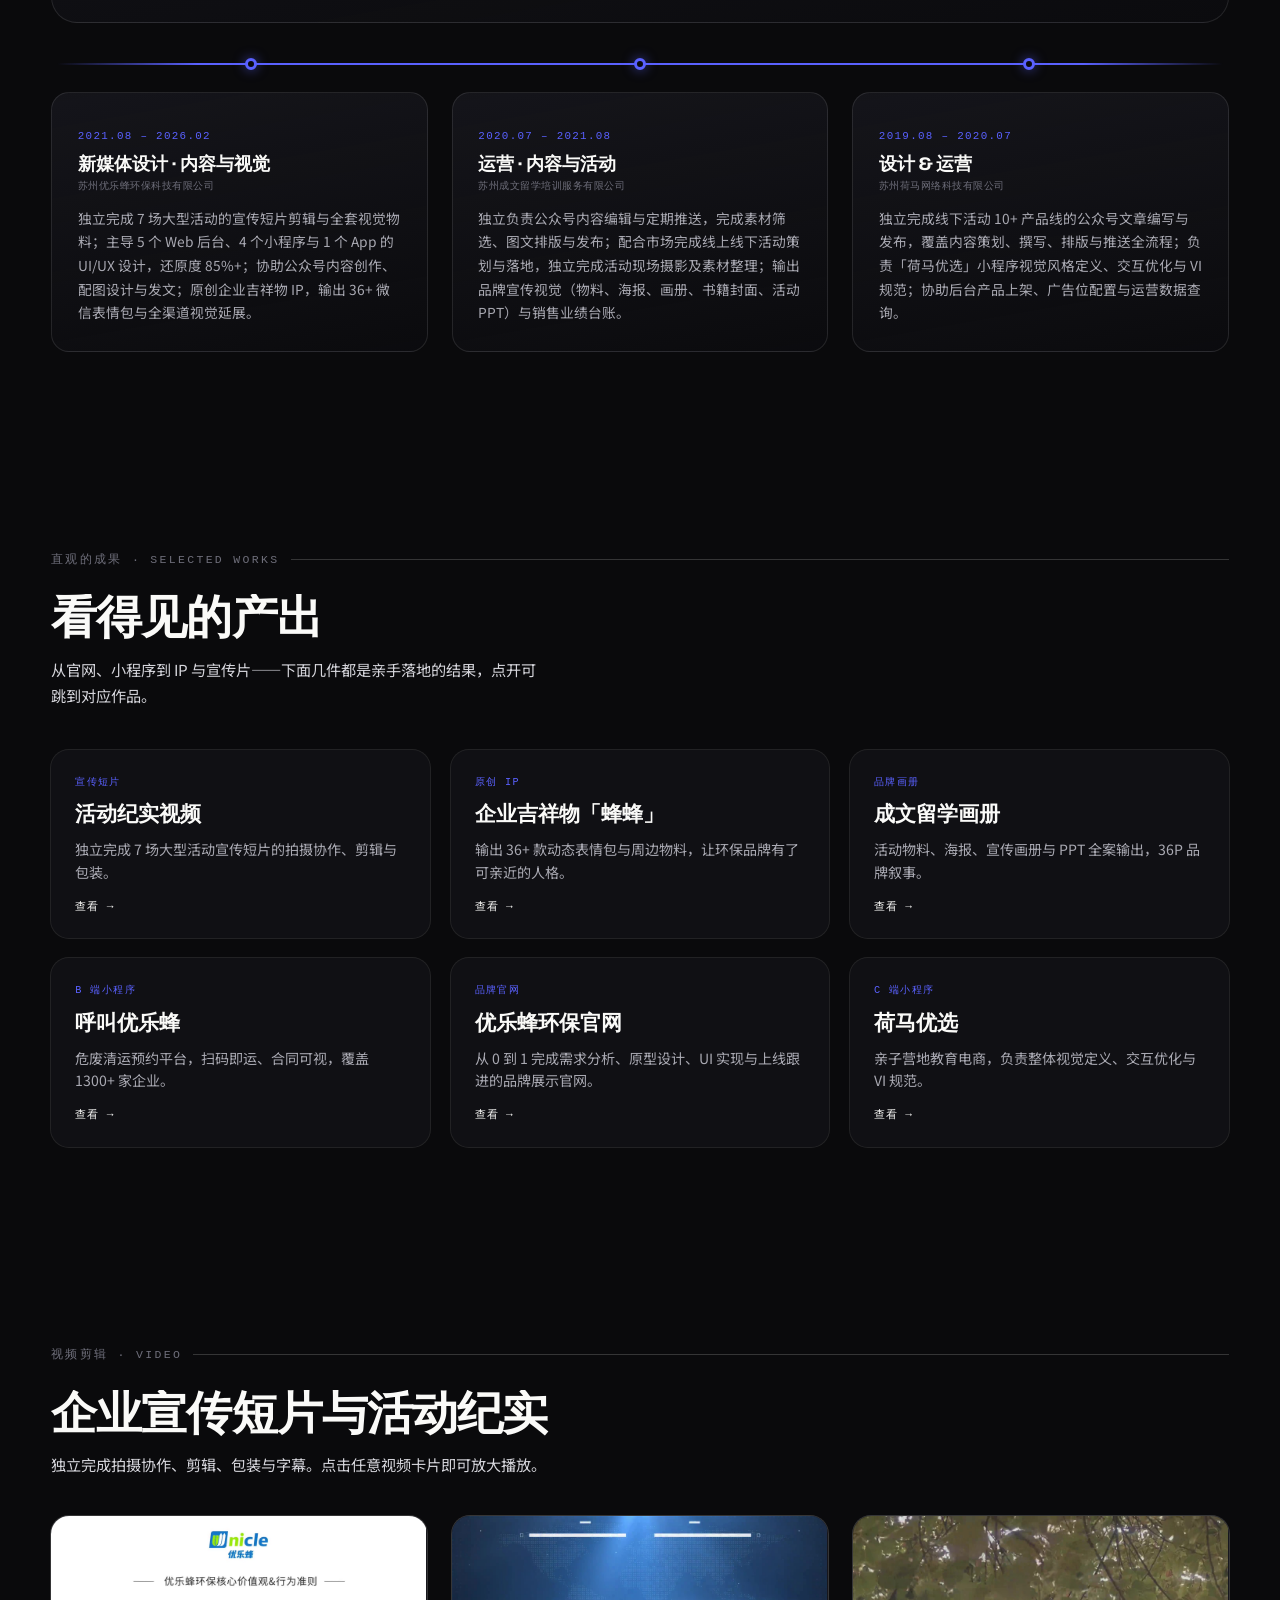
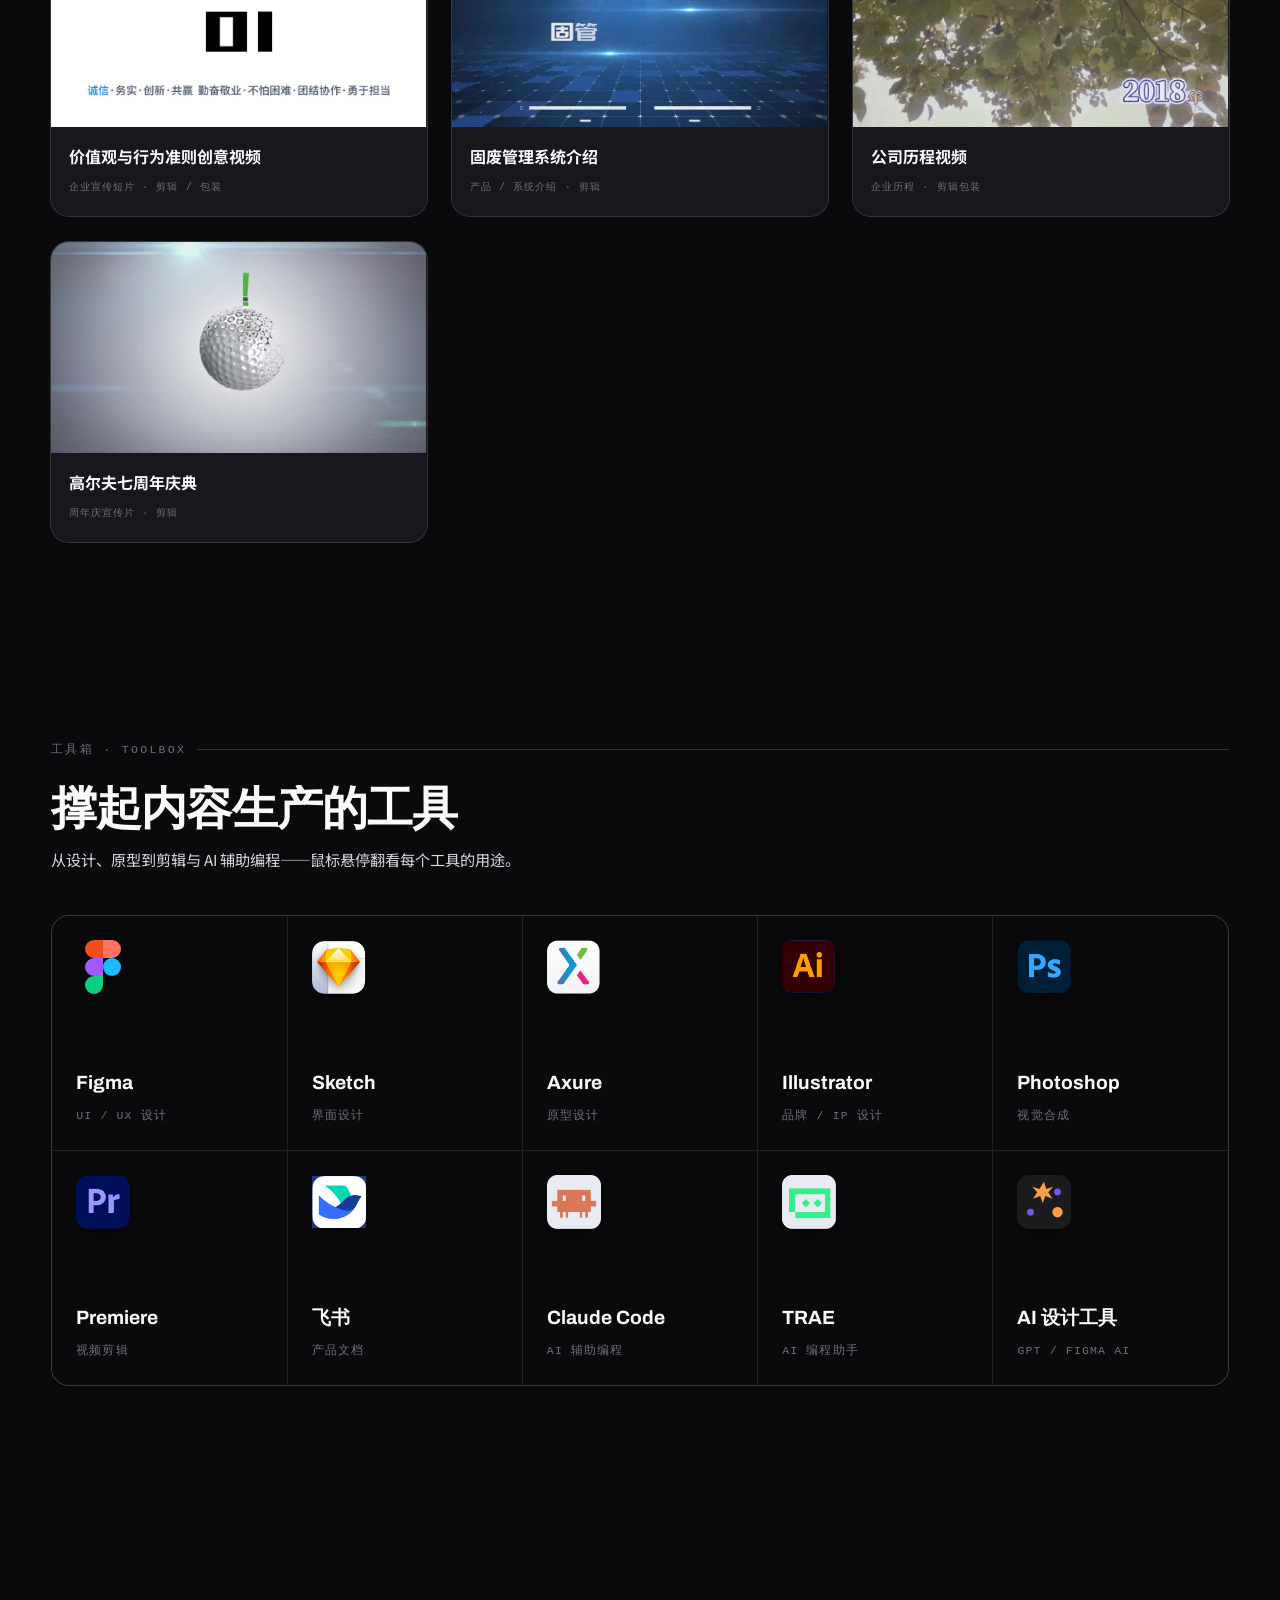
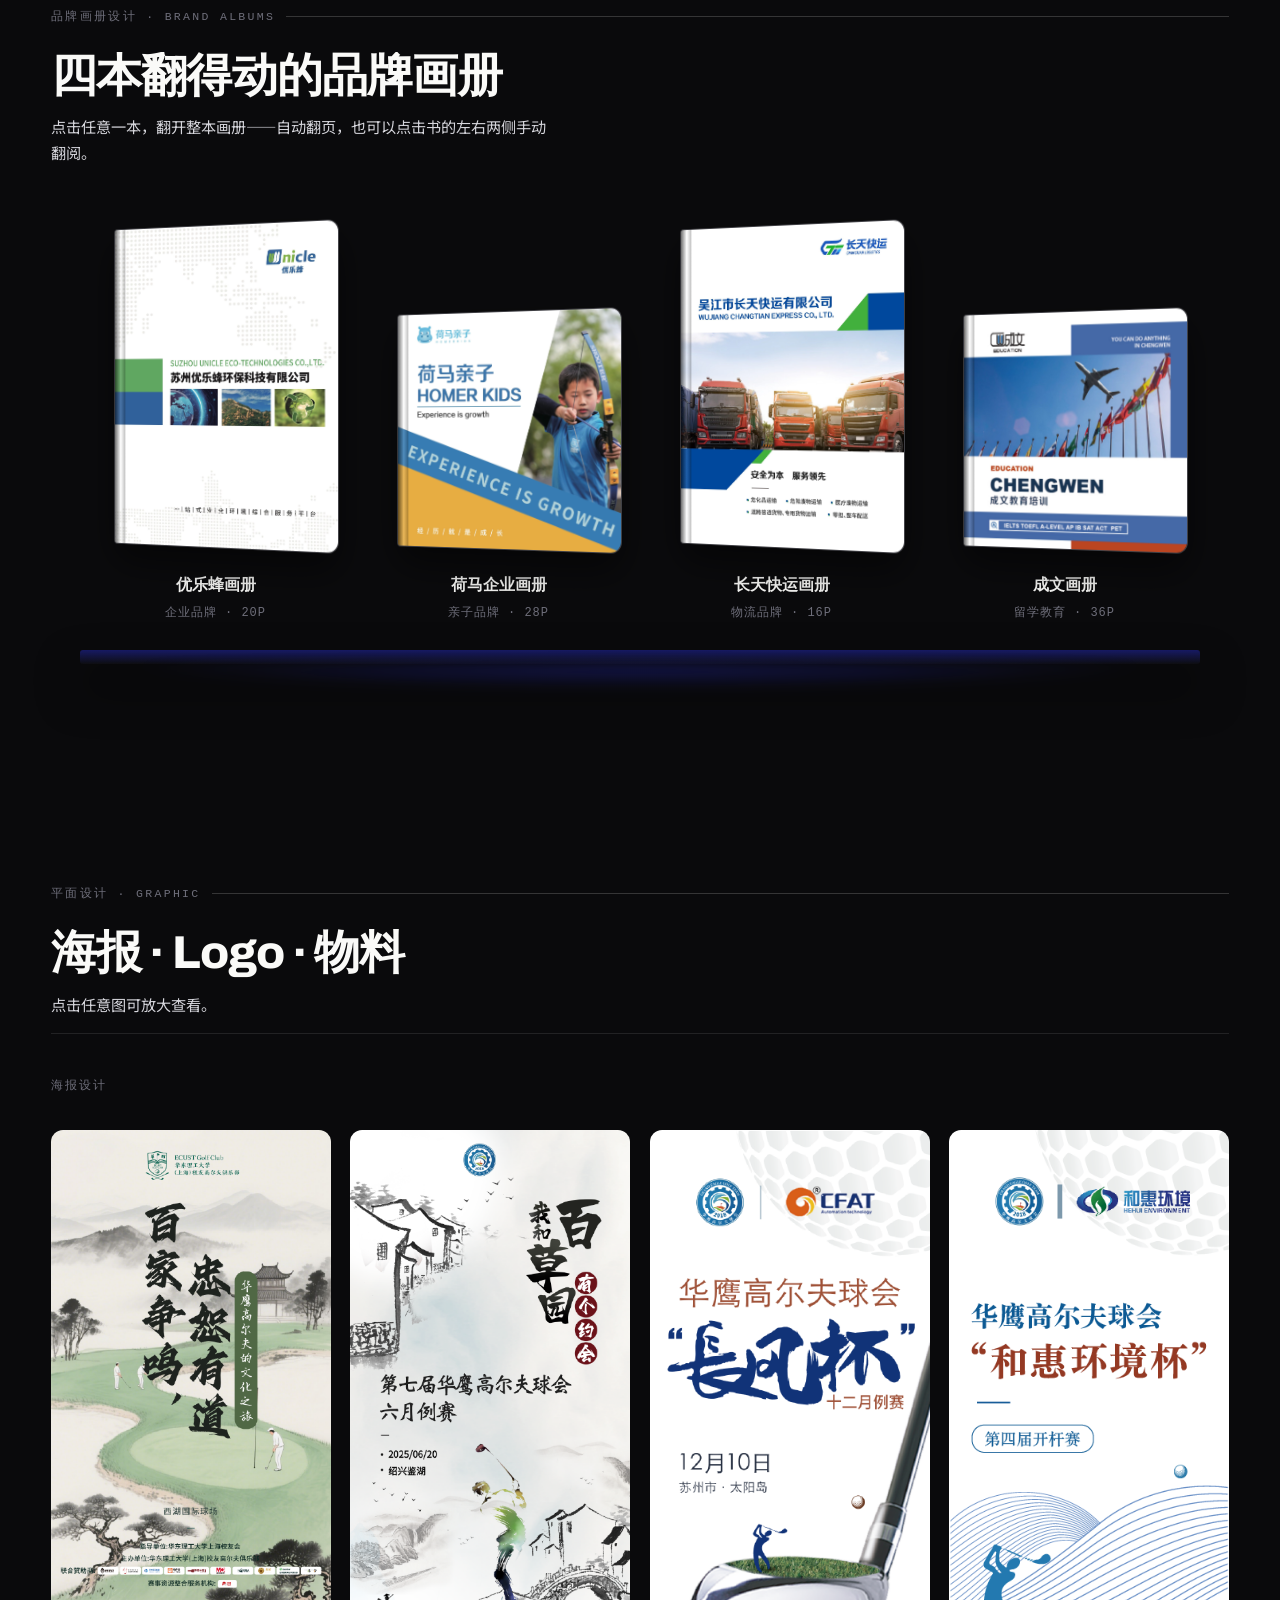
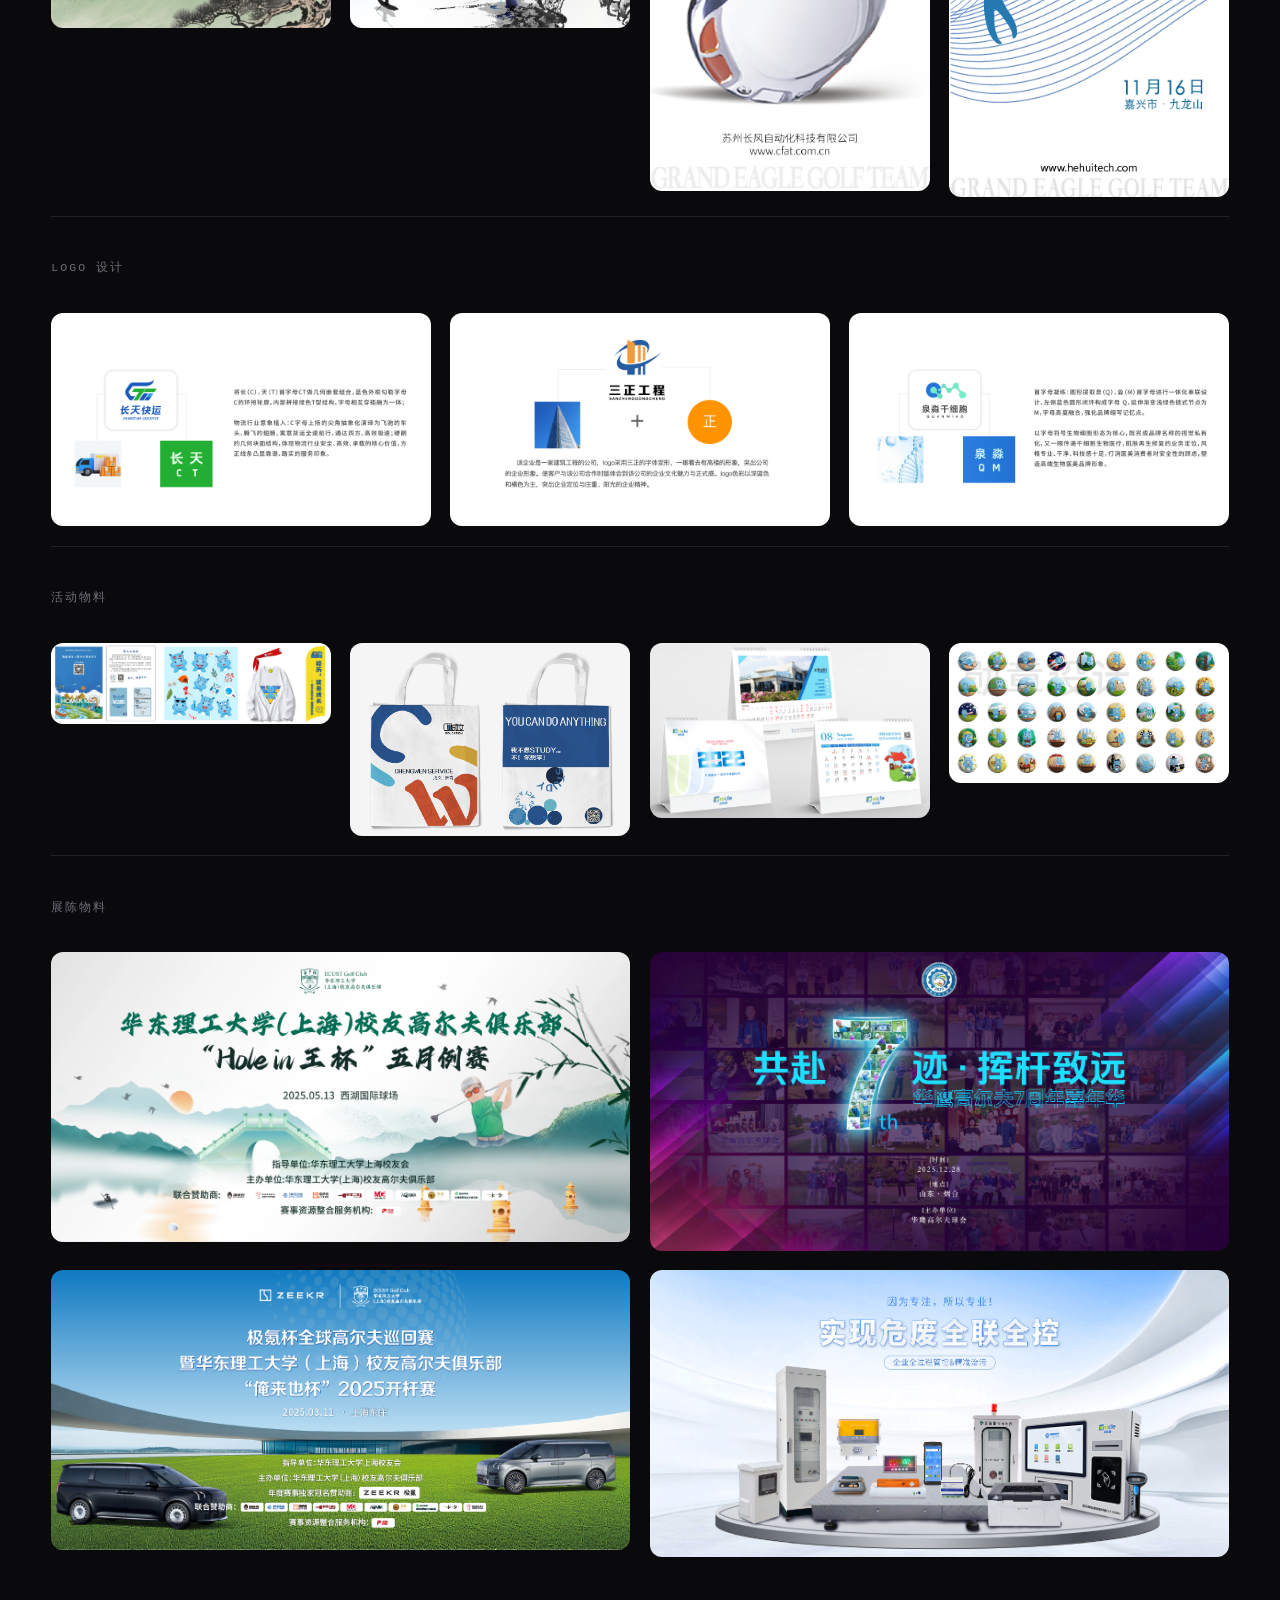
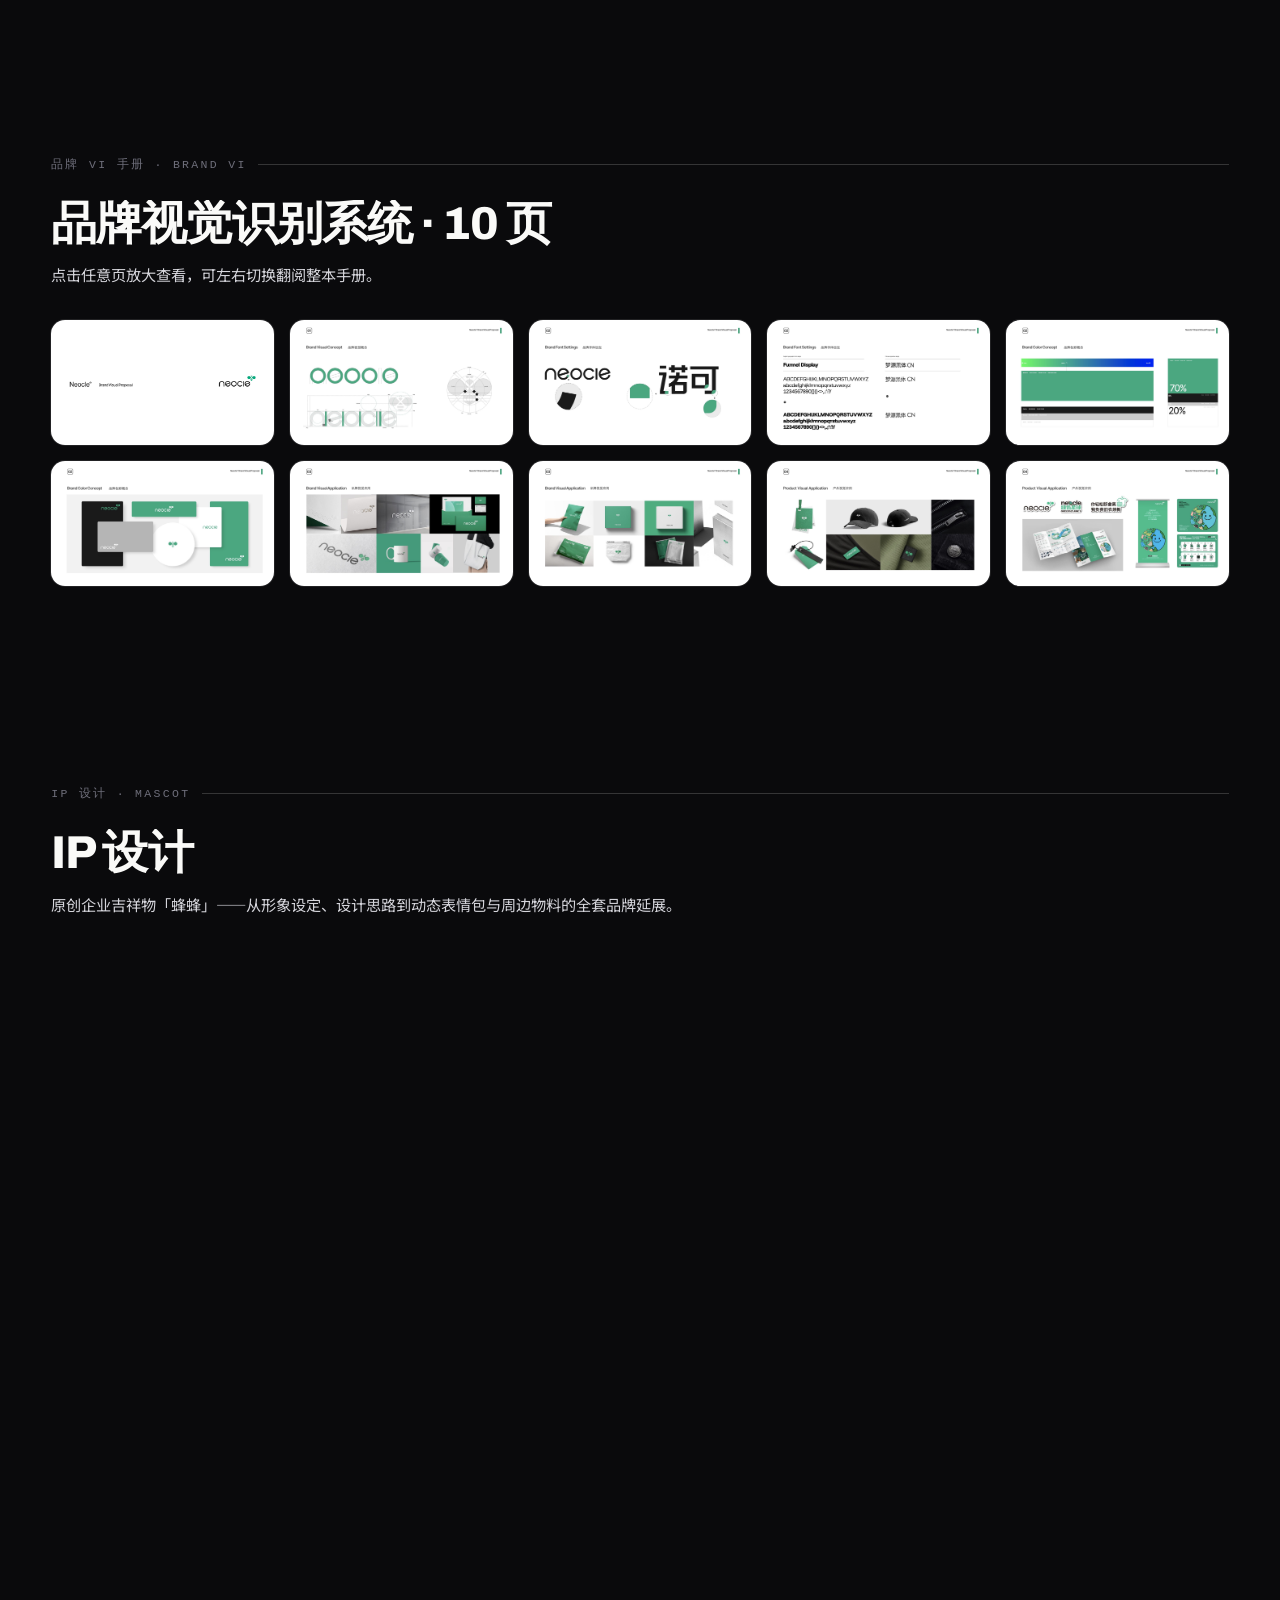
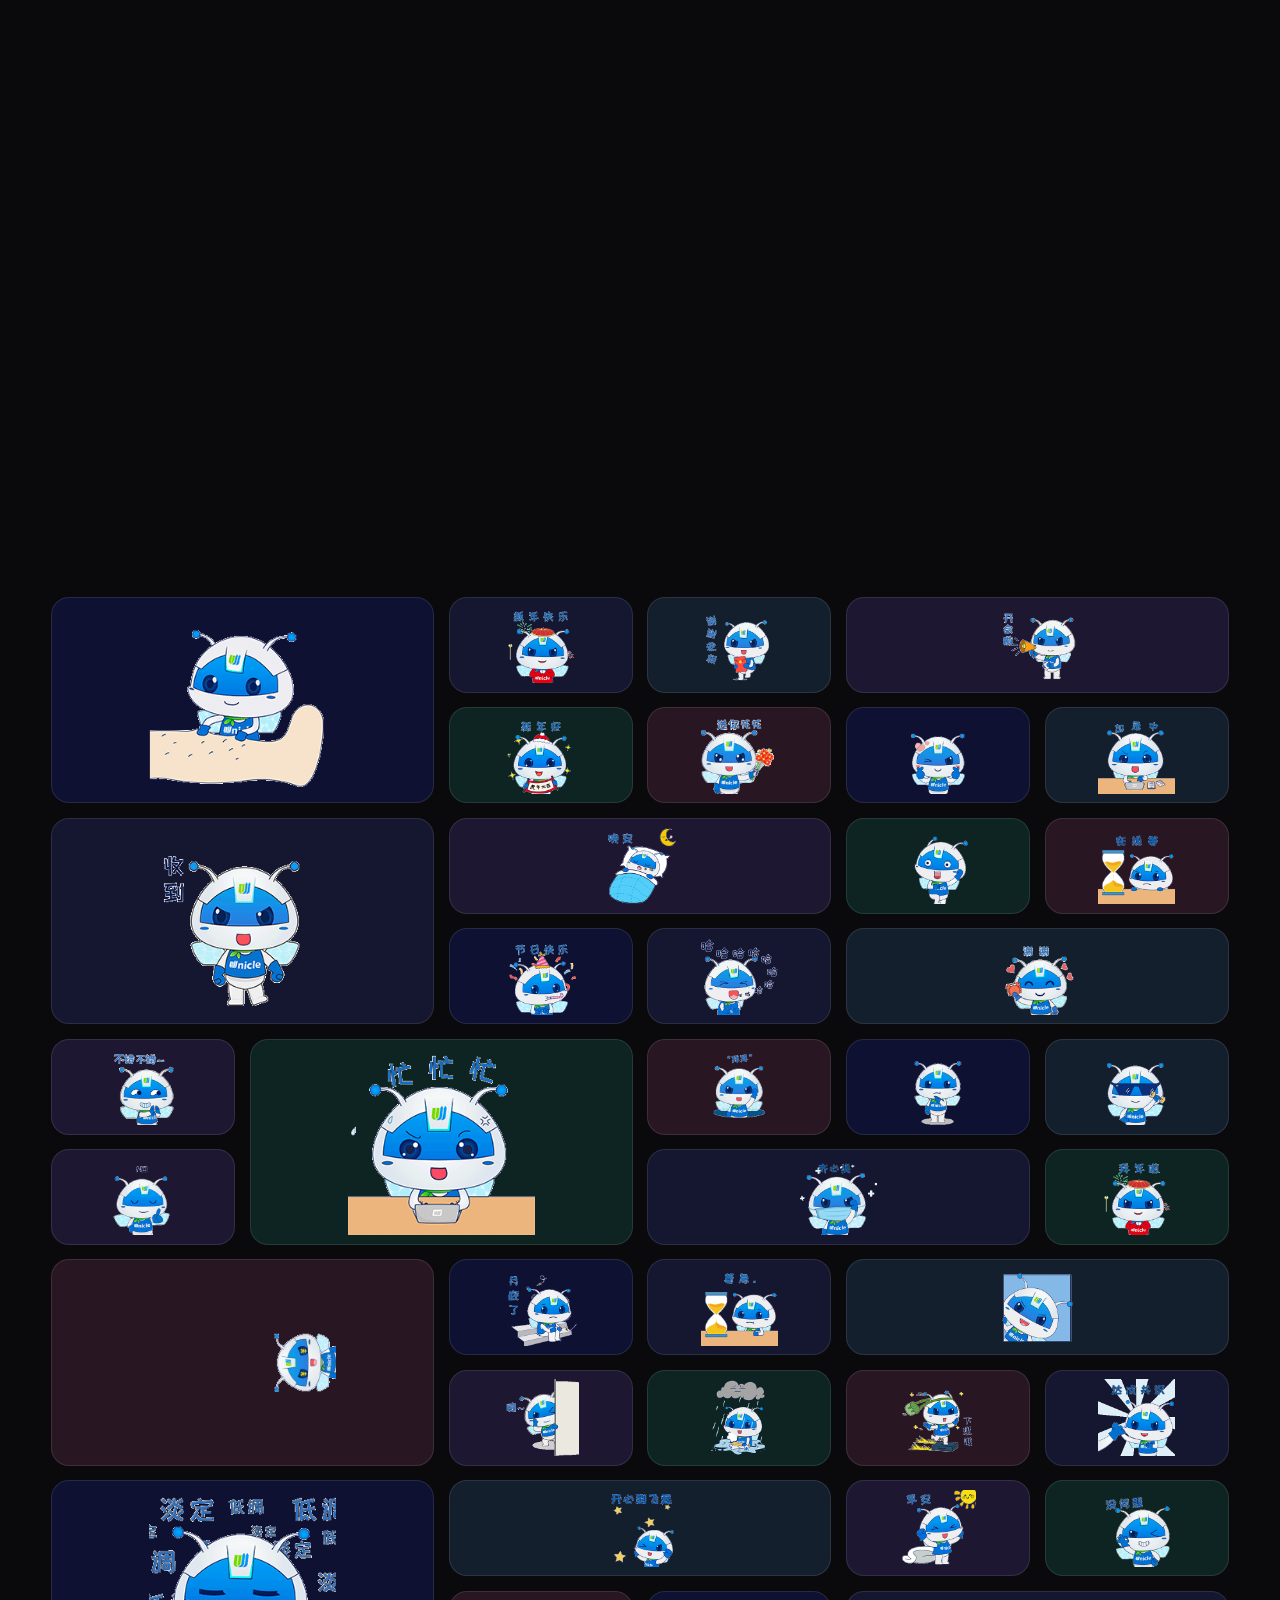
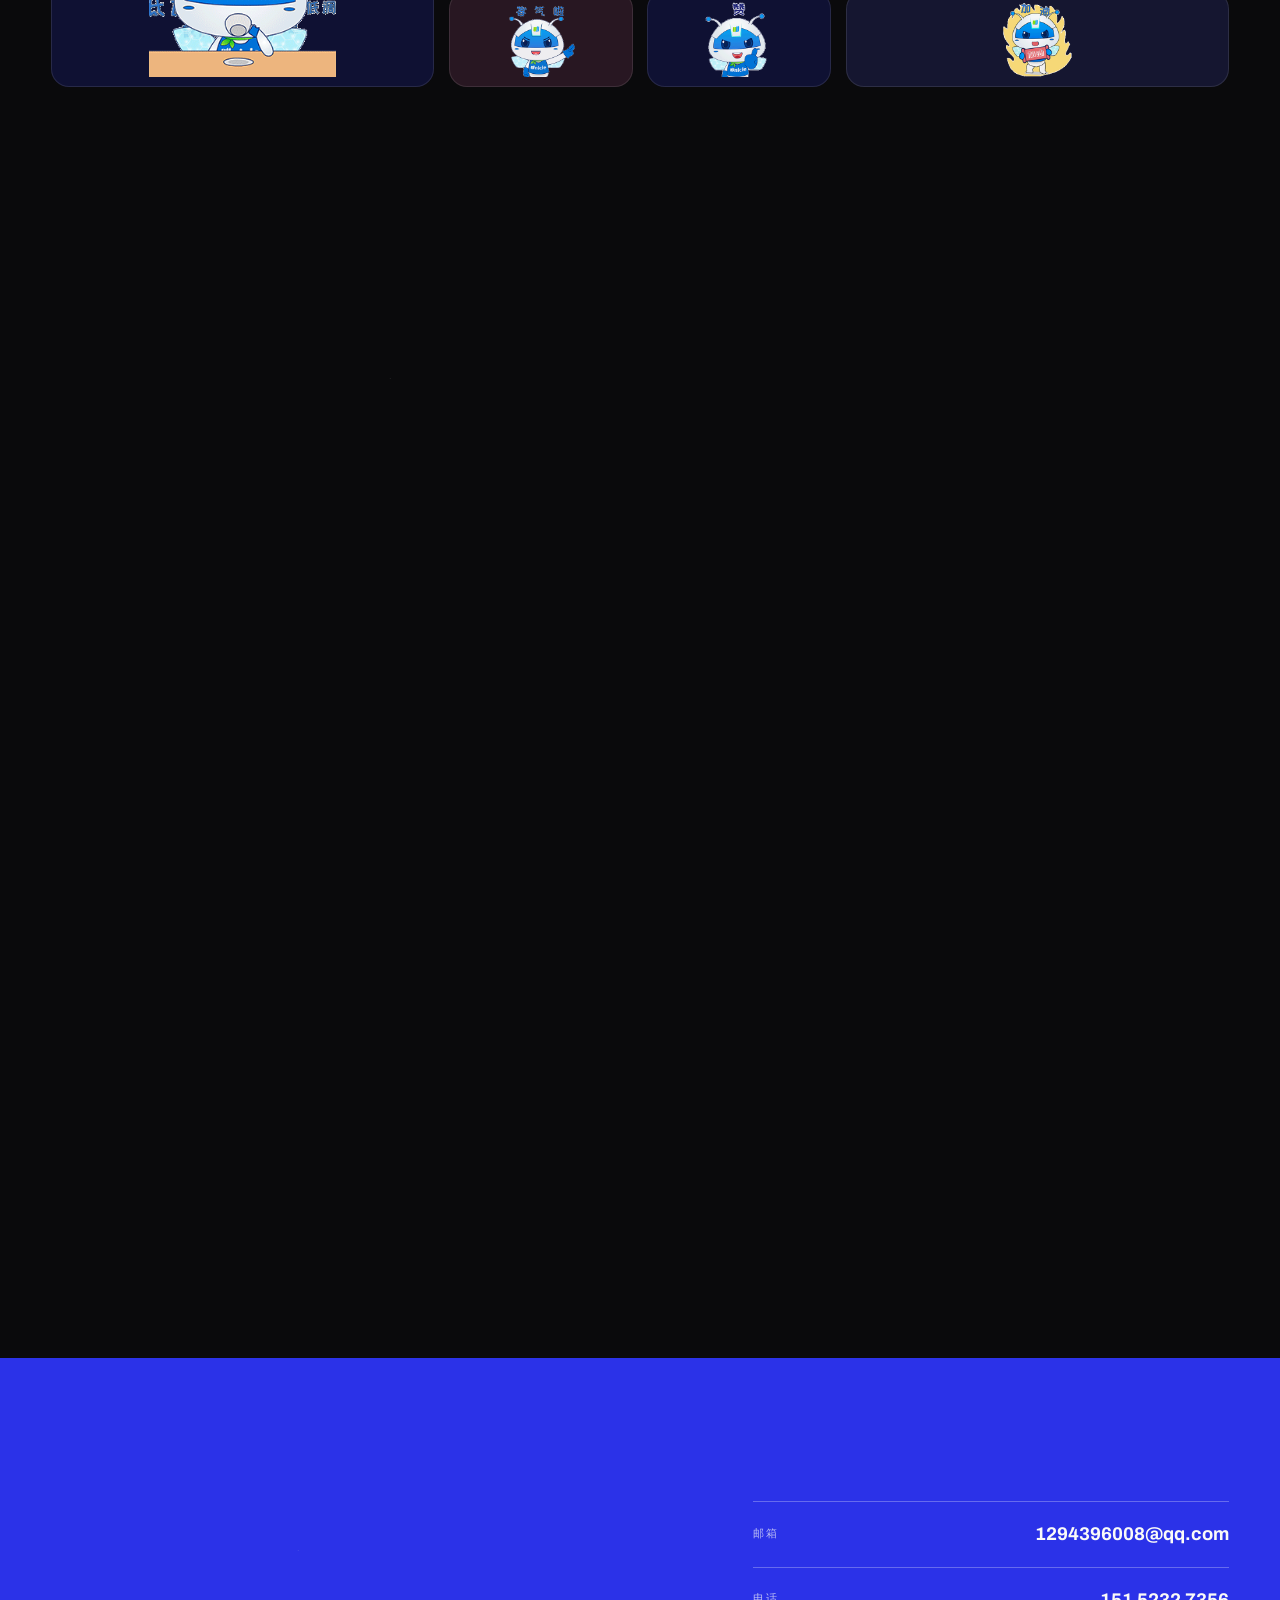
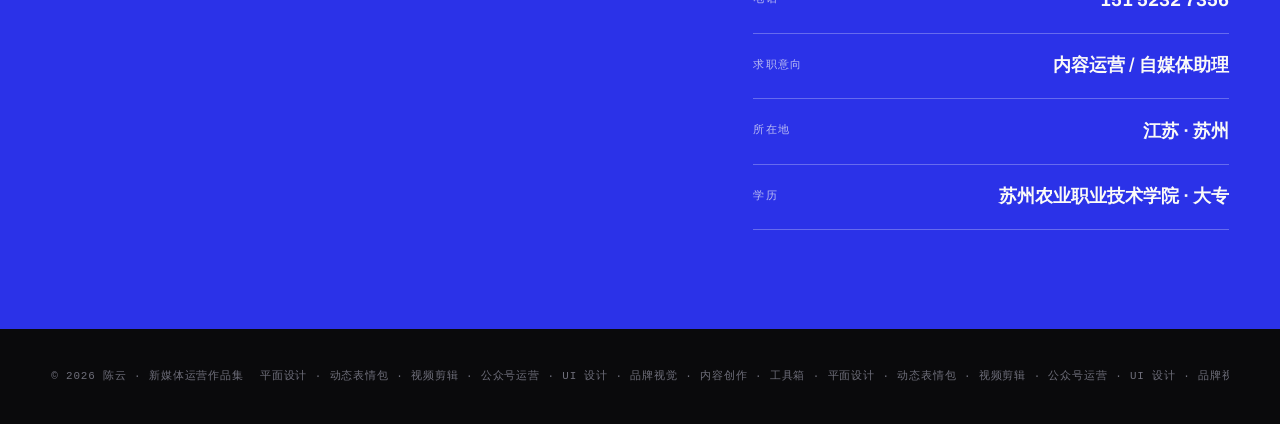
==== commit 78d5d04b: "重命名：index-v2.html → index.html，删除旧 index.html - 主站文件统一为 index.html（原 v2 版本内容） - 删除早期 index.html 版本 -" ====
--- a/index.html
+++ b/index.html
@@ -1,296 +1,419 @@
 <!DOCTYPE html>
-<html lang="zh-CN">
+<html lang="zh-CN" class="is-loading">
 <head>
 <meta charset="UTF-8">
 <meta name="viewport" content="width=device-width, initial-scale=1.0">
 <title>陈云 · 新媒体运营作品集 | 平面设计 · 视频剪辑 · 内容创作</title>
-<meta name="description" content="陈云 · 新媒体运营 / 内容运营 · 视觉设计。8年跨界经验，专注平面设计、视频剪辑、公众号运营与 UI/UX 设计。">
+<meta name="description" content="陈云 · 新媒体运营 / 内容运营 · 视觉设计。8 年跨界经验，专注平面设计、视频剪辑、公众号运营与 UI/UX 设计。">
+<link rel="icon" href="data:image/svg+xml,%3Csvg xmlns='http://www.w3.org/2000/svg' viewBox='0 0 32 32'%3E%3Crect width='32' height='32' rx='8' fill='%232B32E8'/%3E%3Ctext x='16' y='22' font-size='17' text-anchor='middle' fill='white' font-family='sans-serif'%3E陈%3C/text%3E%3C/svg%3E">
 <link rel="preconnect" href="https://fonts.googleapis.com">
 <link rel="preconnect" href="https://fonts.gstatic.com" crossorigin>
-<link href="https://fonts.googleapis.com/css2?family=Sora:wght@400;500;600;700;800&family=Noto+Sans+SC:wght@300;400;500;700;800;900&display=swap" rel="stylesheet">
-<link rel="icon" href="data:image/svg+xml,%3Csvg xmlns='http://www.w3.org/2000/svg' viewBox='0 0 32 32'%3E%3Crect width='32' height='32' rx='8' fill='%232F5BD8'/%3E%3Ctext x='16' y='22' font-size='17' text-anchor='middle' fill='white' font-family='sans-serif'%3E陈%3C/text%3E%3C/svg%3E">
-<link rel="stylesheet" href="assets/css/home.css">
-<link rel="stylesheet" href="assets/css/toolbox.css">
+<link href="https://fonts.googleapis.com/css2?family=Archivo:wdth,wght@62..125,300..900&family=Inter:wght@300;400;500;600;700&family=Noto+Sans+SC:wght@300;400;500;700;900&family=Public+Sans:wght@400;500;600;700;800;900&family=PT+Serif:ital,wght@0,400;0,700;1,400&display=swap" rel="stylesheet">
+<link rel="stylesheet" href="assets/css/px-v2.css">
 </head>
 <body>
 
-  <!-- ===== 进度条 ===== -->
-  <div class="scroll-progress" id="scrollProgress"></div>
-
-  <!-- ===== 导航 ===== -->
-  <header class="nav" id="nav">
-    <a href="#hero" class="nav-brand">陈云<span>.</span></a>
-    <nav class="nav-links" id="navLinks">
-      <a href="#about">关于</a>
-      <a href="#skills">能力</a>
-      <a href="#tools">工具箱</a>
-      <a href="#graphic">平面设计</a>
-      <a href="#stickers">表情包</a>
-      <a href="#video">视频剪辑</a>
-      <a href="#ui">UI 设计</a>
-      <a href="#experience">经历</a>
-      <a href="#contact" class="nav-cta">联系我</a>
-    </nav>
-    <button class="nav-toggle" id="navToggle" aria-label="菜单"><span></span><span></span><span></span></button>
-  </header>
-
-  <!-- ===== Hero ===== -->
-  <section class="hero" id="hero">
-    <div class="hero-grain" aria-hidden="true"></div>
-    <div class="hero-inner">
-      <p class="hero-eyebrow reveal">新媒体运营 · 内容创作 · 视觉设计</p>
-      <h1 class="hero-title">
-        <span class="reveal" style="--d:.05s">陈云</span>
-        <span class="hero-sub reveal" style="--d:.18s">用设计与内容<br>讲好每一个品牌故事</span>
-      </h1>
-      <p class="hero-desc reveal" style="--d:.3s">8 年+ 跨界经验的内容运营与视觉设计者。从公众号图文、活动短片到品牌 VI 与 UI 系统，能把"想说的"变成"看得见的"。</p>
-      <div class="hero-stats">
-        <div class="stat reveal" style="--d:.4s"><b class="count" data-to="8" data-suffix="+">0</b><span>年工作经验</span></div>
-        <div class="stat reveal" style="--d:.5s"><b class="count" data-to="7" data-suffix="年">0</b><span>设计功底</span></div>
-        <div class="stat reveal" style="--d:.6s"><b class="count" data-to="4" data-suffix="+">0</b><span>视频成片</span></div>
-        <div class="stat reveal" style="--d:.7s"><b class="count" data-to="36" data-suffix="+">0</b><span>原创表情包</span></div>
-      </div>
-      <div class="hero-cta reveal" style="--d:.8s">
-        <a href="#graphic" class="btn btn-solid" data-hover>查看作品</a>
-        <a href="#contact" class="btn btn-line" data-hover>联系我</a>
-      </div>
-    </div>
-    <a href="#about" class="hero-scroll reveal" style="--d:1s">向下滚动 <i></i></a>
-  </section>
-
-  <!-- ===== 关于我 ===== -->
-  <section class="about" id="about">
-    <div class="container about-grid">
-      <div class="about-photo reveal">
-        <div class="photo-frame">
-          <img src="assets/portrait.png" alt="陈云">
-          <span class="photo-tag">CONTENT &amp; VISUAL</span>
-        </div>
-      </div>
-      <div class="about-text">
-        <p class="sec-eyebrow reveal">关于我 · ABOUT</p>
-        <h2 class="sec-title reveal" style="--d:.08s">设计与内容双修的<br>复合型运营者</h2>
-        <p class="about-lead reveal" style="--d:.16s">我是 <b>陈云</b>，29 岁，拥有 <b>8 年+</b> 工作经验与 <b>7 年</b> 平面 / UI 设计功底。既能独立产出公众号内容、剪辑活动短片，也能主导品牌视觉与产品 UI——把"运营目标"翻译成"好看又好用"的呈现。</p>
-        <ul class="about-points">
-          <li class="reveal" style="--d:.24s"><i>01</i><div><b>平面 / UI 设计</b><span>熟练 PS / AI / Sketch，覆盖企业 IP、品牌 VI、电商视觉、活动物料与多端 UI。</span></div></li>
-          <li class="reveal" style="--d:.32s"><i>02</i><div><b>视频剪辑与内容生产</b><span>熟练剪映 / After Effects，独立成片全流程：素材筛选、节奏、配乐、字幕。</span></div></li>
-          <li class="reveal" style="--d:.4s"><i>03</i><div><b>公众号运营能力</b><span>两段实战经历，独立负责内容编辑、图文排版与定期推送，稳定输出。</span></div></li>
-          <li class="reveal" style="--d:.48s"><i>04</i><div><b>内容创作 + 视觉设计</b><span>同一人兼顾"写"与"画"，沟通零损耗，落地更顺畅。</span></div></li>
-        </ul>
-      </div>
-    </div>
-  </section>
-
-  <!-- ===== 核心能力 ===== -->
-  <section class="skills" id="skills">
-    <div class="container">
-      <p class="sec-eyebrow reveal">核心能力 · CAPABILITIES</p>
-      <h2 class="sec-title reveal" style="--d:.08s">我能为你做些什么</h2>
-      <div class="skill-grid">
-        <article class="skill-card reveal" style="--d:.1s" data-hover>
-          <div class="skill-ico">✺</div>
-          <h3>平面设计</h3>
-          <p>海报、Logo、VI 手册、活动物料、展陈与周边。从主视觉到落地物料全链路输出。</p>
-          <div class="skill-tags"><span>Photoshop</span><span>Illustrator</span><span>品牌 VI</span></div>
-        </article>
-        <article class="skill-card reveal" style="--d:.2s" data-hover>
-          <div class="skill-ico">▷</div>
-          <h3>视频剪辑</h3>
-          <p>宣传短片、活动纪实、产品视频。剪映 / AE 独立完成拍摄协作、剪辑与包装。</p>
-          <div class="skill-tags"><span>剪映</span><span>After Effects</span><span>短视频</span></div>
-        </article>
-        <article class="skill-card reveal" style="--d:.3s" data-hover>
-          <div class="skill-ico">✎</div>
-          <h3>公众号运营</h3>
-          <p>内容策划、图文排版、定期推送。两段实战，扎实文字功底与稳定输出能力。</p>
-          <div class="skill-tags"><span>内容策划</span><span>图文排版</span><span>数据分析</span></div>
-        </article>
-        <article class="skill-card reveal" style="--d:.4s" data-hover>
-          <div class="skill-ico">◳</div>
-          <h3>UI / UX 设计</h3>
-          <p>Web 后台、微信小程序、App 的全量界面设计，需求拆解到走查验收全流程。</p>
-          <div class="skill-tags"><span>Sketch</span><span>高保真</span><span>设计走查</span></div>
-        </article>
-      </div>
-    </div>
-  </section>
-
-  <!-- ===== 工具箱 ===== -->
-  <section class="tools" id="tools">
-    <div class="container">
-      <p class="sec-eyebrow reveal">工具箱 · MY TOOLBOX</p>
-      <h2 class="sec-title reveal" style="--d:.08s">撑起内容生产的工具</h2>
-      <p class="sec-note reveal" style="--d:.14s">从设计、原型到剪辑与 AI 辅助编程 —— 鼠标悬停翻看每个工具的用途。</p>
-      <div class="tools-grid">
-        <div class="tool reveal" data-hover><div class="tool-inner">
-          <div class="tool-front"><img class="tool-logo" src="assets/logos/figma.svg" alt="Figma"><b>Figma</b><p>UI/UX 设计</p></div>
-          <div class="tool-back"><p>高保真界面、交互原型、设计系统与组件库构建，团队协作与交付核心工具。</p></div>
-        </div></div>
-        <div class="tool reveal" data-hover><div class="tool-inner">
-          <div class="tool-front"><img class="tool-logo" src="assets/logos/axure.png" alt="Axure"><b>Axure</b><p>原型设计</p></div>
-          <div class="tool-back"><p>复杂业务流程与低保真原型输出，快速验证产品逻辑与交互路径。</p></div>
-        </div></div>
-        <div class="tool reveal" data-hover><div class="tool-inner">
-          <div class="tool-front"><img class="tool-logo" src="assets/logos/illustrator.png" alt="Illustrator"><b>Illustrator</b><p>品牌 / IP 设计</p></div>
-          <div class="tool-back"><p>品牌 VI、Logo、吉祥物 IP、表情包、印刷物料与矢量插画创作。</p></div>
-        </div></div>
-        <div class="tool reveal" data-hover><div class="tool-inner">
-          <div class="tool-front"><img class="tool-logo" src="assets/logos/photoshop.png" alt="Photoshop"><b>Photoshop</b><p>视觉合成</p></div>
-          <div class="tool-back"><p>电商详情页、海报、活动物料、图片精修与视觉特效处理。</p></div>
-        </div></div>
-        <div class="tool reveal" data-hover><div class="tool-inner">
-          <div class="tool-front"><img class="tool-logo" src="assets/logos/claude-code.png" alt="Claude Code"><b>Claude Code</b><p>AI 辅助编程</p></div>
-          <div class="tool-back"><p>深度使用 Vibe Coding 完成 GEO 项目，从需求到代码实现的高效闭环。</p></div>
-        </div></div>
-        <div class="tool reveal" data-hover><div class="tool-inner">
-          <div class="tool-front"><img class="tool-logo" src="assets/logos/lark.svg" alt="飞书"><b>飞书</b><p>产品文档</p></div>
-          <div class="tool-back"><p>PRD 撰写、需求池管理、项目进度跟踪与团队知识库沉淀。</p></div>
-        </div></div>
-        <div class="tool reveal" data-hover><div class="tool-inner">
-          <div class="tool-front"><img class="tool-logo" src="assets/logos/ai-tools.svg" alt="AI 设计工具"><b>AI 设计工具</b><p>GPT / Figma AI</p></div>
-          <div class="tool-back"><p>GPT Image、Figma AI、UXbot、Seedream 等工具辅助视觉创意与素材生成。</p></div>
-        </div></div>
-        <div class="tool reveal" data-hover><div class="tool-inner">
-          <div class="tool-front"><img class="tool-logo" src="assets/logos/premiere.png" alt="Premiere"><b>Premiere</b><p>视频剪辑</p></div>
-          <div class="tool-back"><p>企业宣传片、活动短片、价值观视频与社交媒体短视频剪辑。</p></div>
-        </div></div>
-        <div class="tool reveal" data-hover><div class="tool-inner">
-          <div class="tool-front"><img class="tool-logo" src="assets/logos/trae.png" alt="TRAE"><b>TRAE</b><p>AI 编程助手</p></div>
-          <div class="tool-back"><p>AI 原生 IDE，深度用于 Vibe Coding、产品原型开发与前端实现的高效闭环。</p></div>
-        </div></div>
-        <div class="tool reveal" data-hover><div class="tool-inner">
-          <div class="tool-front"><img class="tool-logo" src="assets/logos/sketch.png" alt="Sketch"><b>Sketch</b><p>界面设计</p></div>
-          <div class="tool-back"><p>矢量界面设计工具，用于 UI/UX 设计、原型构建与设计系统沉淀。</p></div>
-        </div></div>
-      </div>
-    </div>
-  </section>
-
-  <!-- ===== 平面设计 ===== -->
-  <section class="works" id="graphic">
-    <div class="container">
-      <p class="sec-eyebrow reveal">作品展示 · WORKS</p>
-      <h2 class="sec-title reveal" style="--d:.08s">平面设计</h2>
-      <p class="sec-note reveal" style="--d:.14s">海报 · Logo · 活动物料 · 展陈 · 品牌 VI —— 点击任意图可放大查看。</p>
-      <div class="album-poster" id="albumPoster"></div>
-      <div class="album" id="albumGraphic"></div>
-    </div>
-  </section>
-
-  <!-- ===== 动态表情包 ===== -->
-  <section class="works stickers-sec" id="stickers">
-    <div class="container">
-      <p class="sec-eyebrow reveal">作品展示 · WORKS</p>
-      <h2 class="sec-title reveal" style="--d:.08s">动态表情包</h2>
-      <p class="sec-note reveal" style="--d:.14s">企业微信上架吉祥物表情包，分两弹共 39 款——让品牌人格融入日常沟通。点击可放大查看。</p>
-      <div class="sticker-grid" id="stickerGrid"></div>
-    </div>
-  </section>
-
-  <!-- ===== 视频剪辑 ===== -->
-  <section class="works works-video" id="video">
-    <div class="container">
-      <p class="sec-eyebrow reveal">作品展示 · WORKS</p>
-      <h2 class="sec-title reveal" style="--d:.08s">视频剪辑</h2>
-      <p class="sec-note reveal" style="--d:.14s">企业宣传短片与活动纪实 —— 点击播放。</p>
-      <div class="video-grid" id="videoGrid"></div>
-    </div>
-  </section>
-
-  <!-- ===== UI 设计 ===== -->
-  <section class="works" id="ui">
-    <div class="container">
-      <p class="sec-eyebrow reveal">作品展示 · WORKS</p>
-      <h2 class="sec-title reveal" style="--d:.08s">UI 设计</h2>
-      <p class="sec-note reveal" style="--d:.14s">Web 后台系统、业务小程序与产品 App 的界面设计精选 —— 点击查看完整案例。</p>
-      <div class="ui-grid" id="albumUI"></div>
-    </div>
-  </section>
-
-  <!-- ===== 工作经历 ===== -->
-  <section class="experience" id="experience">
-    <div class="container">
-      <p class="sec-eyebrow reveal">工作经历 · EXPERIENCE</p>
-      <h2 class="sec-title reveal" style="--d:.08s">一路走来</h2>
-      <div class="timeline">
-        <article class="tl-card reveal" style="--d:.1s" data-hover>
-          <span class="tl-date">2021.08 – 2026.02</span>
-          <h4>新媒体设计</h4>
-          <span class="tl-co">苏州优乐蜂环保科技有限公司</span>
-          <ul>
-            <li>公众号内容运营，独立完成 7 场大型活动宣传短片剪辑与全套视觉物料设计。</li>
-            <li>主导 5 个 Web 后台、4 个小程序、1 个安卓 App 全量 UI/UX 设计，还原度稳定 85%+。</li>
-            <li>官网 + 2 套业务系统 + 1 款小程序从 0 到 1 视觉设计全流程。</li>
-            <li>原创企业吉祥物 IP，输出表情包 36+、品牌海报与办公周边。</li>
-          </ul>
-        </article>
-        <article class="tl-card reveal" style="--d:.22s" data-hover>
-          <span class="tl-date">2020.07 – 2021.08</span>
-          <h4>运营</h4>
-          <span class="tl-co">苏州成文留学培训服务有限公司</span>
-          <ul>
-            <li>配合市场销售完成线上线下活动策划与落地，支持方案到执行全链路。</li>
-            <li>独立完成活动现场摄影与素材整理，输出可直接使用的内容。</li>
-            <li>品牌宣传视觉输出：活动物料、海报、宣传画册、书籍定制封面、活动 PPT。</li>
-            <li>建立销售业绩跟踪台账，定期汇总数据反馈运营优化建议。</li>
-          </ul>
-        </article>
-        <article class="tl-card reveal" style="--d:.34s" data-hover>
-          <span class="tl-date">2019.08 – 2020.07</span>
+<!-- ========== SVG 滤镜：线稿（边缘检测） ========== -->
+<svg width="0" height="0" style="position:absolute" aria-hidden="true">
+  <filter id="lineArt" color-interpolation-filters="sRGB">
+    <feColorMatrix type="saturate" values="0"/>
+    <feConvolveMatrix order="3" preserveAlpha="true" kernelMatrix="0 -1 0 -1 4 -1 0 -1 0" divisor="1"/>
+    <feColorMatrix type="matrix" values="0 0 0 0 1  0 0 0 0 1  0 0 0 0 1  1 1 1 0 -0.35"/>
+    <feGaussianBlur stdDeviation="0.4"/>
+  </filter>
+  <filter id="lineArtDense" color-interpolation-filters="sRGB">
+    <feColorMatrix type="saturate" values="0"/>
+    <feConvolveMatrix order="3" preserveAlpha="true" kernelMatrix="0 -1 0 -1 5 -1 0 -1 0" divisor="1"/>
+    <feColorMatrix type="matrix" values="0 0 0 0 1  0 0 0 0 1  0 0 0 0 1  1 1 1 0 -0.22"/>
+  </filter>
+</svg>
+
+<!-- ========== 加载器 ========== -->
+<div class="loader" id="loader">
+  <span class="loader-brand">CHENYUN<em>®</em></span>
+  <div class="loader-count" id="loaderCount">
+    <span class="loader-digit">
+      <svg viewBox="0 0 300 200" preserveAspectRatio="none"><path pathLength="1" d="M150 .5H270A29.5 29.5 0 0 1 299.5 30V170A29.5 29.5 0 0 1 270 199.5H30A29.5 29.5 0 0 1 .5 170V30A29.5 29.5 0 0 1 30 .5H150"/></svg>
+      <span data-digit>0</span>
+    </span>
+    <span class="loader-digit">
+      <svg viewBox="0 0 300 200" preserveAspectRatio="none"><path pathLength="1" d="M150 .5H270A29.5 29.5 0 0 1 299.5 30V170A29.5 29.5 0 0 1 270 199.5H30A29.5 29.5 0 0 1 .5 170V30A29.5 29.5 0 0 1 30 .5H150"/></svg>
+      <span data-digit>0</span>
+    </span>
+    <span class="loader-digit">
+      <svg viewBox="0 0 300 200" preserveAspectRatio="none"><path pathLength="1" d="M150 .5H270A29.5 29.5 0 0 1 299.5 30V170A29.5 29.5 0 0 1 270 199.5H30A29.5 29.5 0 0 1 .5 170V30A29.5 29.5 0 0 1 30 .5H150"/></svg>
+      <span data-digit>0</span>
+    </span>
+  </div>
+</div>
+
+<!-- ========== 背景层 ========== -->
+<div class="bg-grid" id="bgGrid" aria-hidden="true"></div>
+<div class="grain" aria-hidden="true"></div>
+<div class="cursor" id="cursor" aria-hidden="true">DRAG</div>
+
+<!-- ========== 导航 ========== -->
+<header class="nav">
+  <a href="#top" class="brand" data-hover-none>CHENYUN<em>®</em></a>
+  <div class="nav-right">
+    <a href="#contact" class="nav-cta"><span class="roll"><i>联系我</i><i>联系我</i></span></a>
+    <button class="nav-menu" id="menuToggle" type="button" aria-expanded="false">
+      <span class="roll"><i>菜单</i><i>关闭</i></span>
+    </button>
+  </div>
+</header>
+
+<!-- ========== 菜单面板 ========== -->
+<div class="menu-panel" id="menuPanel" aria-hidden="true">
+  <nav class="menu-list">
+    <a href="#about"><span>关于我</span><small>01 / ABOUT</small></a>
+    <a href="#results"><span>直观的成果</span><small>02 / WORKS</small></a>
+    <a href="#graphic"><span>平面设计</span><small>03 / GRAPHIC</small></a>
+    <a href="#video"><span>视频剪辑</span><small>04 / VIDEO</small></a>
+    <a href="#toolbox"><span>工具箱</span><small>05 / TOOLBOX</small></a>
+    <a href="#works"><span>品牌画册</span><small>06 / ALBUMS</small></a>
+    <a href="#ui"><span>UI 设计</span><small>07 / INTERFACE</small></a>
+    <a href="#contact"><span>取得联系</span><small>08 / CONTACT</small></a>
+  </nav>
+  <div class="menu-foot">
+    <span>1294396008@qq.com</span>
+    <span>151 5232 7356</span>
+    <span>江苏 · 苏州</span>
+  </div>
+</div>
+
+<main class="page">
+
+<!-- ========== 首屏 · Klein Blue + 3D 悬浮物 + 门户矩形 ========== -->
+<section class="hero" id="top">
+  <canvas id="scene" aria-hidden="true"></canvas>
+  <div class="hero-marquee" aria-hidden="true">
+    <div class="marquee-track">
+      <div class="marquee-group">RESUME PORTFILO&nbsp;&nbsp;·&nbsp;&nbsp;RESUME PORTFILO&nbsp;&nbsp;·&nbsp;&nbsp;RESUME PORTFILO&nbsp;&nbsp;·&nbsp;&nbsp;</div>
+      <div class="marquee-group">RESUME PORTFILO&nbsp;&nbsp;·&nbsp;&nbsp;RESUME PORTFILO&nbsp;&nbsp;·&nbsp;&nbsp;RESUME PORTFILO&nbsp;&nbsp;·&nbsp;&nbsp;</div>
+    </div>
+  </div>
+  <div class="hero-top">
+    <p class="hero-tag">When ordinary isn’t enough,<br>we make content work harder.</p>
+    <p class="hero-role">新媒体运营 · 内容创作 · 视觉设计<br>Chen Yun — Suzhou, CN</p>
+  </div>
+
+  <div class="hero-mid">
+    <div class="hero-portrait-wrap">
+      <p class="hero-greet">Hi, I'm <em>Cyra!</em></p>
+      <div class="hero-flip" id="heroFlip" tabindex="0" aria-label="悬停翻转查看名片">
+        <div class="hero-flip-inner">
+          <div class="hero-flip-front">
+            <img src="assets/portrait-ext.png" alt="Cyra 形象照">
+          </div>
+          <div class="hero-flip-back" aria-hidden="true">
+            <span class="flip-ring-c"></span>
+            <span class="flip-ring-c sm"></span>
+            <svg class="flip-ring" viewBox="0 0 100 100" preserveAspectRatio="xMidYMid meet" aria-hidden="true">
+              <defs><path id="flipRingPath" d="M50,50 m-38,0 a38,38 0 1,1 76,0 a38,38 0 1,1 -76,0"/></defs>
+              <text><textPath href="#flipRingPath" startOffset="0">✦&nbsp;SCROLL DOWN&nbsp;✦&nbsp;AND KNOW ME BETTER&nbsp;</textPath></text>
+            </svg>
+          </div>
+        </div>
+      </div>
+    </div>
+  </div>
+
+  <div class="hero-bottom">
+    <h1 class="hero-h1">
+      <span class="rv"><span>8 年跨界经验的内容运营与视觉设计者。</span></span>
+      <span class="rv" style="transition-delay:.09s"><span>从公众号图文、活动短片到品牌 VI 与 UI 系统，</span></span>
+      <span class="rv" style="transition-delay:.18s"><span>能把「想说的」变成「看得见的」。</span></span>
+    </h1>
+    <div class="hero-stats">
+      <div><b class="count" data-to="8" data-suffix="+">0</b><span>年经验</span></div>
+      <div><b class="count" data-to="7" data-suffix="年">0</b><span>设计功底</span></div>
+      <div><b class="count" data-to="15" data-suffix="+">0</b><span>视频成片</span></div>
+      <div><b class="count" data-to="38" data-suffix="款">0</b><span>原创表情包</span></div>
+    </div>
+  </div>
+</section>
+
+<!-- ========== 第二屏 · 滚动线稿背景（内容已移至关于我） ========== -->
+<section class="viewport-sec" id="viewport">
+  <div class="sketch-field" id="sketchField" aria-hidden="true"></div>
+</section>
+
+<!-- ========== 关于我（含工作经历 · 一屏） ========== -->
+<section class="section about-me" id="about">
+  <div class="wrap">
+    <p class="eyebrow" data-rv>关于我 · ABOUT ME</p>
+    <div class="about-card" data-rv>
+      <div class="about-img" aria-hidden="true">
+        <img src="assets/portrait.png" alt="陈云形象">
+        <span class="am-cap">CONTENT &amp; VISUAL</span>
+      </div>
+      <div class="about-body">
+        <p class="about-hi">Hi, I am Yun Chen!</p>
+        <p class="about-lead">兼具 <b>7 年+ 内容与视觉经验</b>的复合型创作者——「内容运营 × 视觉设计 × 视频剪辑」三合一，用产品思维做内容，用设计能力落地传播。</p>
+        <p class="about-text">拥有两段公众号实战经历，独立负责内容编辑、图文排版与定期推送，具备扎实文字功底；熟练使用剪映、Adobe Effects 独立完成多条视频剪辑成片，覆盖素材筛选、剪辑节奏、配乐与字幕全流程，可独立完成活动现场拍摄与素材整理；7 年平面 / UI 设计经验，覆盖企业 IP 打造、品牌 VI、电商视觉、活动物料与 UI/UX 多场景，可同时胜任内容创作与视觉设计。</p>
+        <div class="about-stats">
+          <div class="astat"><b>7<small>+</small></b><span>年工作经验</span></div>
+          <div class="astat"><b>8<small>+</small></b><span>项目经验</span></div>
+          <div class="astat"><b>85<small>%+</small></b><span>设计还原度</span></div>
+        </div>
+        <div class="about-tags"><span>内容运营</span><span>公众号运营</span><span>图文排版</span><span>视频剪辑</span><span>品牌视觉</span><span>IP 设计</span></div>
+      </div>
+    </div>
+
+    <!-- 横向工作经历时间轴 -->
+    <div class="htl">
+      <div class="htl-rail" aria-hidden="true"><i></i><i></i><i></i></div>
+      <div class="htl-grid">
+        <div class="htl-card" data-rv>
+          <span class="htl-date">2021.08 – 2026.02</span>
+          <h4>新媒体设计 · 内容与视觉</h4>
+          <span class="htl-co">苏州优乐蜂环保科技有限公司</span>
+          <p>独立完成 7 场大型活动的宣传短片剪辑与全套视觉物料；主导 5 个 Web 后台、4 个小程序与 1 个 App 的 UI/UX 设计，还原度 85%+；协助公众号内容创作、配图设计与发文；原创企业吉祥物 IP，输出 36+ 微信表情包与全渠道视觉延展。</p>
+        </div>
+        <div class="htl-card" data-rv>
+          <span class="htl-date">2020.07 – 2021.08</span>
+          <h4>运营 · 内容与活动</h4>
+          <span class="htl-co">苏州成文留学培训服务有限公司</span>
+          <p>独立负责公众号内容编辑与定期推送，完成素材筛选、图文排版与发布；配合市场完成线上线下活动策划与落地，独立完成活动现场摄影及素材整理；输出品牌宣传视觉（物料、海报、画册、书籍封面、活动 PPT）与销售业绩台账。</p>
+        </div>
+        <div class="htl-card" data-rv>
+          <span class="htl-date">2019.08 – 2020.07</span>
           <h4>设计 &amp; 运营</h4>
-          <span class="tl-co">苏州荷马网络科技有限公司</span>
-          <ul>
-            <li>荷马优选小程序整体视觉风格定义、交互优化与页面结构重构。</li>
-            <li>制定企业 VI 视觉识别系统标准化方案，统一品牌传达。</li>
-            <li>独立完成线下活动公众号文章编写发布与全套物料设计。</li>
-          </ul>
-        </article>
-      </div>
-    </div>
-  </section>
-
-  <!-- ===== 联系 ===== -->
-  <section class="contact" id="contact">
-    <div class="container contact-inner">
-      <p class="sec-eyebrow reveal">取得联系 · CONTACT</p>
-      <h2 class="sec-title reveal" style="--d:.08s">一起把好内容<br>做出来</h2>
-      <p class="contact-role reveal" style="--d:.16s">求职意向：<b>内容运营 / 自媒体助理</b></p>
+          <span class="htl-co">苏州荷马网络科技有限公司</span>
+          <p>独立完成线下活动 10+ 产品线的公众号文章编写与发布，覆盖内容策划、撰写、排版与推送全流程；负责「荷马优选」小程序视觉风格定义、交互优化与 VI 规范；协助后台产品上架、广告位配置与运营数据查询。</p>
+        </div>
+      </div>
+    </div>
+  </div>
+</section>
+
+<!-- ========== 直观的成果 ========== -->
+<section class="section results-sec" id="results">
+  <div class="wrap">
+    <p class="eyebrow" data-rv>直观的成果 · SELECTED WORKS</p>
+    <h2 class="h2" style="margin-bottom:.8rem"><span class="rv"><span>看得见的产出</span></span></h2>
+    <p class="lead" style="margin-bottom:2.6rem" data-rv>从官网、小程序到 IP 与宣传片——下面几件都是亲手落地的结果，点开可跳到对应作品。</p>
+    <div class="results-grid" id="resultsGrid"></div>
+  </div>
+</section>
+
+<!-- ========== 视频剪辑 ========== -->
+<section class="section" id="video">
+  <div class="wrap">
+    <p class="eyebrow" data-rv>视频剪辑 · VIDEO</p>
+    <h2 class="h2" style="margin-bottom:.8rem"><span class="rv"><span>企业宣传短片与活动纪实</span></span></h2>
+    <p class="lead" style="margin-bottom:2.4rem" data-rv>独立完成拍摄协作、剪辑、包装与字幕。点击任意视频卡片即可放大播放。</p>
+    <div class="video-grid" id="videoGrid"></div>
+  </div>
+</section>
+
+<!-- ========== 工具箱 ========== -->
+<section class="section" id="toolbox">
+  <div class="wrap">
+    <p class="eyebrow" data-rv>工具箱 · TOOLBOX</p>
+    <h2 class="h2" style="margin-bottom:.8rem"><span class="rv"><span>撑起内容生产的工具</span></span></h2>
+    <p class="lead" style="margin-bottom:2.6rem" data-rv>从设计、原型到剪辑与 AI 辅助编程——鼠标悬停翻看每个工具的用途。</p>
+    <div class="tools-grid" data-rv>
+      <div class="tool"><img src="assets/logos/figma.svg" alt="Figma"><div><b>Figma</b><span>UI / UX 设计</span></div><p>高保真界面、交互原型、设计系统与组件库构建，团队协作与交付核心工具。</p></div>
+      <div class="tool"><img src="assets/logos/sketch.png" alt="Sketch"><div><b>Sketch</b><span>界面设计</span></div><p>矢量界面设计工具，用于 UI/UX 设计、原型构建与设计系统沉淀。</p></div>
+      <div class="tool"><img src="assets/logos/axure.png" alt="Axure"><div><b>Axure</b><span>原型设计</span></div><p>复杂业务流程与低保真原型输出，快速验证产品逻辑与交互路径。</p></div>
+      <div class="tool"><img src="assets/logos/illustrator.png" alt="Illustrator"><div><b>Illustrator</b><span>品牌 / IP 设计</span></div><p>品牌 VI、Logo、吉祥物 IP、表情包、印刷物料与矢量插画创作。</p></div>
+      <div class="tool"><img src="assets/logos/photoshop.png" alt="Photoshop"><div><b>Photoshop</b><span>视觉合成</span></div><p>电商详情页、海报、活动物料、图片精修与视觉特效处理。</p></div>
+      <div class="tool"><img src="assets/logos/premiere.png" alt="Premiere"><div><b>Premiere</b><span>视频剪辑</span></div><p>企业宣传片、活动短片、价值观视频与社交媒体短视频剪辑。</p></div>
+      <div class="tool"><img src="assets/logos/feishu.png" alt="飞书"><div><b>飞书</b><span>产品文档</span></div><p>PRD 撰写、需求池管理、项目进度跟踪与团队知识库沉淀。</p></div>
+      <div class="tool"><img src="assets/logos/claude-code.png" alt="Claude Code"><div><b>Claude Code</b><span>AI 辅助编程</span></div><p>深度使用 Vibe Coding 完成 GEO 项目，从需求到代码实现的高效闭环。</p></div>
+      <div class="tool"><img src="assets/logos/trae.png" alt="TRAE"><div><b>TRAE</b><span>AI 编程助手</span></div><p>AI 原生 IDE，深度用于 Vibe Coding、产品原型开发与前端实现的高效闭环。</p></div>
+      <div class="tool"><img src="assets/logos/ai-tools.svg" alt="AI 设计工具"><div><b>AI 设计工具</b><span>GPT / Figma AI</span></div><p>GPT Image、Figma AI、UXbot、Seedream 等工具辅助视觉创意与素材生成。</p></div>
+    </div>
+  </div>
+</section>
+
+<!-- ========== 品牌画册设计 · 书架 + 翻页 ========== -->
+<section class="section" id="works">
+  <div class="wrap">
+    <p class="eyebrow" data-rv>品牌画册设计 · BRAND ALBUMS</p>
+    <h2 class="h2" style="margin-bottom:.8rem"><span class="rv"><span>四本翻得动的品牌画册</span></span></h2>
+    <p class="lead" style="margin-bottom:1rem" data-rv>点击任意一本，翻开整本画册——自动翻页，也可以点击书的左右两侧手动翻阅。</p>
+    <div class="shelf" id="shelf" data-rv>
+      <div class="shelf-books">
+        <button class="sbook" data-album="youlefeng" type="button">
+          <span class="sbook-cover" style="--ar:595/807"><img src="assets/albums/youlefeng-01.jpg" alt="优乐蜂画册封面"><i class="sbook-spine"></i></span>
+          <span class="sbook-name">优乐蜂画册</span>
+          <span class="sbook-meta">企业品牌 · 20P</span>
+        </button>
+        <button class="sbook" data-album="hema" type="button">
+          <span class="sbook-cover" style="--ar:1/1"><img src="assets/albums/hema-01.jpg" alt="荷马企业画册封面"><i class="sbook-spine"></i></span>
+          <span class="sbook-name">荷马企业画册</span>
+          <span class="sbook-meta">亲子品牌 · 28P</span>
+        </button>
+        <button class="sbook" data-album="changtian" type="button">
+          <span class="sbook-cover" style="--ar:595/807"><img src="assets/albums/changtian-01.jpg" alt="长天快运画册封面"><i class="sbook-spine"></i></span>
+          <span class="sbook-name">长天快运画册</span>
+          <span class="sbook-meta">物流品牌 · 16P</span>
+        </button>
+        <button class="sbook" data-album="chengwen" type="button">
+          <span class="sbook-cover" style="--ar:1/1"><img src="assets/albums/chengwen-01.jpg" alt="成文画册封面"><i class="sbook-spine"></i></span>
+          <span class="sbook-name">成文画册</span>
+          <span class="sbook-meta">留学教育 · 36P</span>
+        </button>
+      </div>
+      <div class="shelf-board" aria-hidden="true"></div>
+    </div>
+  </div>
+</section>
+
+<!-- ========== 平面设计 ========== -->
+<section class="section" id="graphic">
+  <div class="wrap">
+    <p class="eyebrow" data-rv>平面设计 · GRAPHIC</p>
+    <h2 class="h2" style="margin-bottom:.8rem"><span class="rv"><span>海报 · Logo · 物料</span></span></h2>
+    <p class="lead" style="margin-bottom:1rem" data-rv>点击任意图可放大查看。</p>
+    <div class="album" id="albumGraphic"></div>
+  </div>
+</section>
+
+<!-- ========== 品牌 VI 手册（点击放大 + 左右切换） ========== -->
+<section class="section" id="vi">
+  <div class="wrap">
+    <p class="eyebrow" data-rv>品牌 VI 手册 · BRAND VI</p>
+    <h2 class="h2" style="margin-bottom:.8rem"><span class="rv"><span>品牌视觉识别系统 · 10 页</span></span></h2>
+    <p class="lead" style="margin-bottom:2rem" data-rv>点击任意页放大查看，可左右切换翻阅整本手册。</p>
+    <div class="vi-grid" id="viGrid" data-rv></div>
+  </div>
+</section>
+
+<!-- ========== IP 设计（吉祥物 + 动态表情包） ========== -->
+<section class="section" id="ip">
+  <div class="wrap">
+    <p class="eyebrow" data-rv>IP 设计 · MASCOT</p>
+    <h2 class="h2" style="margin-bottom:.8rem"><span class="rv"><span>IP 设计</span></span></h2>
+    <p class="lead ip-oneline" style="margin-bottom:2.4rem" data-rv>原创企业吉祥物「蜂蜂」——从形象设定、设计思路到动态表情包与周边物料的全套品牌延展。</p>
+
+    <!-- IP 介绍 + 首图并排（文字 1/3 · 形象图 2/3） -->
+    <div class="ip-hero" data-rv>
+      <div class="ip-intro">
+        <p class="ip-kicker">UNICLE MASCOT · 原创 IP</p>
+        <h3 class="ip-name">蜂蜂<em>FENGFENG</em></h3>
+        <p class="ip-desc">以蜜蜂为原型打造的品牌卡通 IP——「蜂」与「优乐蜂」品牌名谐音呼应。科技感装扮、绿叶围巾的「环保达人」：额头嵌入品牌 Logo、手持「环保」旗帜，把抽象的企业使命转化为具象的行动姿态，让一家环保科技品牌拥有了温暖、可亲近的品牌人格。</p>
+        <div class="ip-tags"><span>蜜蜂原型 · 品牌基因</span><span>1:1 头身比</span><span>科技蓝荧光触角</span></div>
+        <div class="ip-roles"><b>角色扩展</b>
+          <div class="ip-role-list"><span>信息员</span><span>财务</span><span>运输员</span><span>工程师</span></div>
+        </div>
+      </div>
+      <figure class="ip-board ip-board-lead">
+        <img loading="lazy" src="assets/ip/mascot-hello.png" alt="蜂蜂 IP 形象设定 · Hello Unicle">
+        <figcaption>IP 形象设定 · 蜂蜂 FENGFENG</figcaption>
+      </figure>
+    </div>
+
+    <!-- 设计思路图（整宽） -->
+    <figure class="ip-board" data-rv>
+      <img loading="lazy" src="assets/ip/mascot-board.png" alt="蜂蜂 IP 设计思路 · 三视图 · 角色扩展 · 表情扩展">
+      <figcaption>设计思路 · 三视图 · 角色扩展 · 表情扩展</figcaption>
+    </figure>
+
+    <!-- 动态表情包 -->
+    <div class="sticker-head" data-rv>
+      <h3>动态表情包<em>×2 弹 · 38 款</em></h3>
+      <p>企业微信上架表情包，让品牌人格融入日常沟通。点击可放大查看。</p>
+    </div>
+    <div class="sticker-mosaic" id="stickerGrid"></div>
+  </div>
+</section>
+
+<!-- ========== UI 设计 ========== -->
+<section class="section" id="ui">
+  <div class="wrap">
+    <p class="eyebrow" data-rv>UI 设计 · INTERFACE</p>
+    <h2 class="h2" style="margin-bottom:.8rem"><span class="rv"><span>Web 后台 · 小程序 · App</span></span></h2>
+    <p class="lead" style="margin-bottom:2.4rem" data-rv>需求拆解到走查验收全流程，还原度稳定 85%+。点击查看完整案例。</p>
+    <div class="ui-grid" id="albumUI"></div>
+  </div>
+</section>
+
+<!-- 工作经历已合并至「关于我」板块（见 #about） -->
+
+<!-- ========== 联系 ========== -->
+<section class="section contact" id="contact">
+  <div class="wrap">
+    <p class="eyebrow" data-rv>取得联系 · CONTACT</p>
+    <div class="contact-grid">
+      <div class="contact-head">
+        <h2 class="h2">
+          <span class="rv"><span>一起把好内容</span></span>
+          <span class="rv" style="transition-delay:.08s"><span>做出来</span></span>
+        </h2>
+        <div class="contact-lead" data-rv>
+          <p class="lead">如果我的经历和作品符合你的需求，欢迎随时联系。</p>
+          <p class="contact-accounts">参与运营的账号：优乐蜂环保、荷马亲子苏州站</p>
+        </div>
+      </div>
       <div class="contact-items">
-        <a class="citem reveal" style="--d:.24s" href="mailto:1294396008@qq.com" data-hover>
+        <a class="citem" href="mailto:1294396008@qq.com">
           <span class="ci-label">邮箱</span><span class="ci-val">1294396008@qq.com</span>
         </a>
-        <a class="citem reveal" style="--d:.32s" href="tel:15152327356" data-hover>
+        <a class="citem" href="tel:15152327356">
           <span class="ci-label">电话</span><span class="ci-val">151 5232 7356</span>
         </a>
-        <div class="citem reveal" style="--d:.4s">
-          <span class="ci-label">所在地</span><span class="ci-val">江苏 · 苏州</span>
-        </div>
-        <div class="citem reveal" style="--d:.48s">
-          <span class="ci-label">学历</span><span class="ci-val">苏州农业职业技术学院 · 大专</span>
-        </div>
-      </div>
-      <p class="contact-foot reveal" style="--d:.56s">作品材料：平面设计作品集 · 网页版个人站</p>
-    </div>
-  </section>
-
-  <footer class="footer">
-    <div class="container footer-inner">
-      <span>© 2026 陈云 · 新媒体运营作品集</span>
-      <span class="footer-marq" id="footerMarq">平面设计 · 动态表情包 · 视频剪辑 · 公众号运营 · UI 设计 · 品牌视觉 · 内容创作 · 工具箱 ·</span>
-    </div>
-  </footer>
-
-  <!-- ===== 灯箱 ===== -->
-  <div class="lightbox" id="lightbox" aria-hidden="true">
-    <button class="lb-close" id="lbClose" aria-label="关闭">✕</button>
-    <button class="lb-nav lb-prev" id="lbPrev" aria-label="上一张">‹</button>
-    <figure class="lb-stage" id="lbStage"></figure>
-    <button class="lb-nav lb-next" id="lbNext" aria-label="下一张">›</button>
-    <span class="lb-counter" id="lbCounter"></span>
-  </div>
-
-  <script src="https://cdnjs.cloudflare.com/ajax/libs/gsap/3.12.5/gsap.min.js"></script>
-  <script src="https://cdnjs.cloudflare.com/ajax/libs/gsap/3.12.5/ScrollTrigger.min.js"></script>
-  <script src="assets/js/home.js"></script>
+        <div class="citem"><span class="ci-label">求职意向</span><span class="ci-val">内容运营 / 自媒体助理</span></div>
+        <div class="citem"><span class="ci-label">所在地</span><span class="ci-val">江苏 · 苏州</span></div>
+        <div class="citem"><span class="ci-label">学历</span><span class="ci-val">苏州农业职业技术学院 · 大专</span></div>
+      </div>
+    </div>
+  </div>
+</section>
+
+<footer class="footer">
+  <div class="wrap footer-inner">
+    <span>© 2026 陈云 · 新媒体运营作品集</span>
+    <span class="marq"><span>平面设计 · 动态表情包 · 视频剪辑 · 公众号运营 · UI 设计 · 品牌视觉 · 内容创作 · 工具箱 · 平面设计 · 动态表情包 · 视频剪辑 · 公众号运营 · UI 设计 · 品牌视觉 · 内容创作 · 工具箱 ·&nbsp;</span></span>
+  </div>
+</footer>
+
+</main>
+
+<!-- ========== 翻页画册弹窗 ========== -->
+<div class="flipbook" id="flipbook" aria-hidden="true">
+  <div class="flipbook-backdrop" data-flip-close></div>
+  <div class="flipbook-stage">
+    <div class="flipbook-head">
+      <b id="flipTitle">优乐蜂画册</b>
+      <span class="flip-hint">自动翻页中 · 点击左右两侧可手动翻页</span>
+      <button class="flip-close" id="flipClose" type="button" aria-label="关闭">✕</button>
+    </div>
+    <div class="flipbook-body">
+      <button class="flip-arrow flip-prev" id="flipPrev" type="button" aria-label="上一页"><svg viewBox="0 0 24 24" width="22" height="22" fill="none" stroke="currentColor" stroke-width="2.4" stroke-linecap="round" stroke-linejoin="round"><path d="M15 18l-6-6 6-6"/></svg></button>
+      <div class="book-wrap modal-book">
+        <div class="book" id="book"></div>
+        <div class="book-shadow" aria-hidden="true"></div>
+      </div>
+      <button class="flip-arrow flip-next" id="flipNext" type="button" aria-label="下一页"><svg viewBox="0 0 24 24" width="22" height="22" fill="none" stroke="currentColor" stroke-width="2.4" stroke-linecap="round" stroke-linejoin="round"><path d="M9 6l6 6-6 6"/></svg></button>
+    </div>
+    <div class="book-meta">
+      <span class="book-page" id="bookPage">01 / 20</span>
+      <div class="book-progress"><i id="bookProgress"></i></div>
+      <button class="flip-auto" id="flipAuto" type="button">暂停自动翻页</button>
+    </div>
+  </div>
+</div>
+
+<!-- ========== 灯箱 ========== -->
+<div class="lightbox" id="lightbox" aria-hidden="true">
+  <button class="lb-close" id="lbClose" aria-label="关闭">✕</button>
+  <button class="lb-nav lb-prev" id="lbPrev" aria-label="上一张">‹</button>
+  <figure class="lb-stage" id="lbStage"></figure>
+  <button class="lb-nav lb-next" id="lbNext" aria-label="下一张">›</button>
+  <span class="lb-counter" id="lbCounter"></span>
+</div>
+
+<script src="assets/vendor/gsap.min.js"></script>
+<script src="assets/vendor/ScrollTrigger.min.js"></script>
+<script src="assets/vendor/lenis.min.js"></script>
+<script type="importmap">
+{ "imports": { "three": "./assets/vendor/three.module.js", "cannon-es": "./assets/vendor/cannon-es.js" } }
+</script>
+<script type="module" src="assets/js/px-scene.js"></script>
+<script src="assets/js/px-main.js"></script>
 </body>
 </html>
--- a/assets/css/px-v2.css
+++ b/assets/css/px-v2.css
@@ -0,0 +1,997 @@
+/* ============================================================
+   陈云 · 新媒体作品集 V2
+   视觉语言：深色底 + 网格线稿 + Klein Blue + 3D 悬浮物
+   ============================================================ */
+
+/* ---------- 0. Tokens ---------- */
+:root {
+  --ink:        #0A0A0C;
+  --ink-2:      #101014;
+  --ink-3:      #17171D;
+  --klein:      #2B32E8;
+  --klein-deep: #1A20C0;
+  --klein-soft: #5A61FF;
+  --paper:      #FAFAF8;
+  --paper-dim:  #A9A9B2;
+  --paper-mut:  #6E6E7A;
+  --line:       rgba(250, 250, 248, .10);
+  --line-2:     rgba(250, 250, 248, .18);
+  --orange:     #FF5A1F;
+  --violet:     #9B5CFF;
+  --acid:       #E8FF3A;
+
+  --font-ui:   "Inter", "PingFang SC", "Microsoft YaHei", sans-serif;
+  --font-cn:   "Noto Sans SC", "PingFang SC", "Microsoft YaHei", sans-serif;
+  --font-disp: "Archivo", "Inter", "PingFang SC", sans-serif;
+  --font-mono: "SFMono-Regular", "JetBrains Mono", ui-monospace, Menlo, monospace;
+
+  --gutter: clamp(1.15rem, 4vw, 3.5rem);
+  --maxw: 1560px;
+  --ease: cubic-bezier(.22, 1, .36, 1);
+  --ease-io: cubic-bezier(.65, .05, .36, 1);
+  --nav-h: 68px;
+}
+
+/* ---------- 1. Reset ---------- */
+*, *::before, *::after { box-sizing: border-box; }
+html { -webkit-text-size-adjust: 100%; }
+html.is-locked, html.is-locked body { overflow: hidden; }
+body {
+  margin: 0;
+  background: var(--ink);
+  color: var(--paper);
+  font-family: var(--font-cn);
+  font-size: 16px;
+  line-height: 1.68;
+  -webkit-font-smoothing: antialiased;
+  overflow-x: hidden;
+}
+img, video, svg { display: block; max-width: 100%; }
+a { color: inherit; text-decoration: none; }
+button { font: inherit; color: inherit; background: none; border: 0; cursor: pointer; }
+ul, ol, figure, h1, h2, h3, h4, p { margin: 0; padding: 0; }
+li { list-style: none; }
+::selection { background: var(--klein); color: #fff; }
+
+/* ---------- 2. Backdrop : 网格线稿 ---------- */
+.bg-grid {
+  position: fixed; inset: 0; z-index: 0; pointer-events: none;
+  background-image:
+    linear-gradient(to right, var(--line) 1px, transparent 1px),
+    linear-gradient(to bottom, var(--line) 1px, transparent 1px);
+  background-size: 96px 96px;
+  transform: translate3d(0, var(--grid-y, 0px), 0);
+  will-change: transform;
+}
+.bg-grid::after {
+  content: ""; position: absolute; inset: -20%;
+  background:
+    radial-gradient(60% 50% at 50% 0%, rgba(43, 50, 232, .18), transparent 70%),
+    radial-gradient(50% 40% at 85% 90%, rgba(155, 92, 255, .10), transparent 70%);
+}
+.grain {
+  position: fixed; inset: 0; z-index: 9; pointer-events: none; opacity: .035;
+  background-image: url("data:image/svg+xml,%3Csvg xmlns='http://www.w3.org/2000/svg' width='140' height='140'%3E%3Cfilter id='n'%3E%3CfeTurbulence type='fractalNoise' baseFrequency='.85' numOctaves='3'/%3E%3C/filter%3E%3Crect width='140' height='140' filter='url(%23n)'/%3E%3C/svg%3E");
+}
+
+/* 3D canvas —— 只活在首屏，落在文字与门户之下 */
+#scene {
+  position: fixed; inset: 0; z-index: 1;
+  pointer-events: none;
+  opacity: 0; transition: opacity .9s ease;
+}
+html.scene-ready #scene { opacity: 1; }
+
+/* ---------- 3. Loader ---------- */
+.loader {
+  position: fixed; inset: 0; z-index: 999;
+  background: var(--ink);
+  display: grid; place-items: center;
+  transition: opacity .6s ease, visibility .6s;
+}
+html.ready .loader { opacity: 0; visibility: hidden; }
+.loader-brand {
+  position: absolute; top: clamp(1.2rem, 3vw, 2.2rem); left: var(--gutter);
+  font-family: var(--font-disp); font-weight: 800; letter-spacing: .06em; font-size: 1.15rem;
+}
+.loader-count { display: flex; gap: .55rem; }
+.loader-digit {
+  position: relative; width: clamp(58px, 9vw, 96px); aspect-ratio: 3/2;
+  display: grid; place-items: center;
+}
+.loader-digit svg { position: absolute; inset: 0; width: 100%; height: 100%; }
+.loader-digit svg path {
+  fill: none; stroke: var(--paper); stroke-width: 1.5;
+  stroke-dasharray: 1; stroke-dashoffset: 0;
+  vector-effect: non-scaling-stroke;
+}
+.loader-digit span {
+  font-family: var(--font-disp); font-weight: 700;
+  font-size: clamp(1.9rem, 4.4vw, 3.1rem); line-height: 1;
+}
+
+/* ---------- 4. Nav ---------- */
+.nav {
+  position: fixed; top: 0; left: 0; right: 0; z-index: 60;
+  height: var(--nav-h);
+  display: flex; align-items: center; justify-content: space-between;
+  padding: 0 var(--gutter);
+  color: var(--paper);
+}
+.brand {
+  font-family: var(--font-disp); font-weight: 800;
+  font-size: 1.1rem; letter-spacing: .1em; text-transform: uppercase;
+}
+.brand em { font-style: normal; opacity: .55; }
+.nav-right { display: flex; align-items: center; gap: .6rem; }
+.nav-cta, .nav-menu {
+  height: 40px; padding: 0 1.35rem; border-radius: 999px;
+  display: inline-flex; align-items: center; justify-content: center;
+  font-family: var(--font-ui); font-size: .74rem; font-weight: 600;
+  letter-spacing: .1em; text-transform: uppercase;
+  transition: transform .3s var(--ease), background .3s, color .3s;
+}
+.nav-cta { background: var(--paper); color: #000; }
+.nav-menu { background: #000; color: #fff; }
+.nav-cta:hover, .nav-menu:hover { transform: translateY(-2px); }
+.roll { display: grid; grid-template-areas: "s"; height: 1em; overflow: hidden; line-height: 1; }
+.roll i { grid-area: s; font-style: normal; transition: transform .44s var(--ease); }
+.roll i + i { transform: translateY(120%); }
+a:hover .roll i, button:hover .roll i { transform: translateY(-120%); }
+a:hover .roll i + i, button:hover .roll i + i { transform: translateY(0); }
+
+/* 菜单面板 */
+.menu-panel {
+  position: fixed; inset: 0; z-index: 80; background: var(--klein);
+  display: grid; grid-template-rows: 1fr auto;
+  padding: calc(var(--nav-h) + 2rem) var(--gutter) 2rem;
+  clip-path: inset(0 0 100% 0);
+  transition: clip-path .78s var(--ease);
+  pointer-events: none;
+}
+html.menu-open .menu-panel { clip-path: inset(0 0 0 0); pointer-events: auto; }
+.menu-list { display: flex; flex-direction: column; justify-content: center; }
+.menu-list a {
+  font-family: var(--font-disp); font-weight: 800;
+  font-size: clamp(1.7rem, 4.9vw, 4rem); line-height: 1.08;
+  letter-spacing: -.02em; display: flex; align-items: baseline; gap: 1rem;
+  opacity: 0; transform: translateY(38px);
+  transition: opacity .5s ease, transform .7s var(--ease);
+}
+html.menu-open .menu-list a { opacity: 1; transform: none; }
+.menu-list a:nth-child(1) { transition-delay: .10s; }
+.menu-list a:nth-child(2) { transition-delay: .16s; }
+.menu-list a:nth-child(3) { transition-delay: .22s; }
+.menu-list a:nth-child(4) { transition-delay: .28s; }
+.menu-list a:nth-child(5) { transition-delay: .34s; }
+.menu-list a:nth-child(6) { transition-delay: .40s; }
+.menu-list a:nth-child(7) { transition-delay: .46s; }
+.menu-list a:nth-child(8) { transition-delay: .52s; }
+.menu-list a small { font-family: var(--font-mono); font-size: .7rem; font-weight: 400; opacity: .6; }
+.menu-list a:hover { color: var(--acid); }
+.menu-foot {
+  display: flex; flex-wrap: wrap; gap: 1.5rem; justify-content: space-between;
+  font-family: var(--font-mono); font-size: .72rem; letter-spacing: .04em; opacity: .8;
+}
+
+/* ---------- 5. 通用排版 ---------- */
+.page { position: relative; z-index: 3; }
+.section { padding: clamp(4.5rem, 11vh, 9rem) 0; position: relative; }
+.wrap { position: relative; z-index: 5; width: 100%; max-width: var(--maxw); margin: 0 auto; padding: 0 var(--gutter); }
+.eyebrow {
+  font-family: var(--font-mono); font-size: .72rem; letter-spacing: .2em;
+  text-transform: uppercase; color: var(--paper-mut);
+  display: flex; align-items: center; gap: .7rem; margin-bottom: 1.6rem;
+}
+.eyebrow::after { content: ""; flex: 1; height: 1px; background: var(--line-2); }
+.display {
+  font-family: var(--font-disp); font-weight: 800;
+  font-size: clamp(2.1rem, 5.4vw, 4.6rem); line-height: 1.02;
+  letter-spacing: -.025em;
+}
+.h2 {
+  font-family: var(--font-disp); font-weight: 800;
+  font-size: clamp(1.7rem, 3.6vw, 3rem); line-height: 1.08; letter-spacing: -.02em;
+}
+.lead { font-size: clamp(.95rem, 1.15vw, 1.08rem); color: #D6D6DC; max-width: 62ch; }
+.dim { color: var(--paper-mut); }
+
+/* 逐行遮罩 reveal */
+.rv { display: block; overflow: hidden; }
+.rv > span { display: block; transform: translateY(105%); transition: transform 1s var(--ease); }
+.rv.is-in > span { transform: none; }
+.rv-fade { opacity: 0; transform: translateY(22px); transition: opacity .8s ease, transform 1s var(--ease); }
+.rv-fade.is-in { opacity: 1; transform: none; }
+
+/* ---------- 6. Hero ---------- */
+.hero {
+  position: relative; z-index: 3; min-height: 100svh; max-height: 100svh;
+  background: var(--klein);
+  display: grid; grid-template-rows: auto 1fr auto;
+  padding: calc(var(--nav-h) + .9rem) var(--gutter) clamp(1.4rem, 3.4vh, 2.4rem);
+  overflow: hidden;
+}
+.hero-top {
+  display: flex; justify-content: space-between; align-items: flex-start; gap: 2rem;
+  position: relative; z-index: 6;
+}
+.hero-tag {
+  font-family: var(--font-disp); font-weight: 700;
+  font-size: clamp(.92rem, 1.5vw, 1.32rem); line-height: 1.14; letter-spacing: -.01em;
+  max-width: 26ch;
+}
+.hero-role {
+  font-family: var(--font-mono); font-size: .7rem; letter-spacing: .14em;
+  text-transform: uppercase; text-align: right; line-height: 1.9;
+}
+.hero-mid { position: relative; display: grid; place-items: center; min-height: 0; }
+.hero-bottom {
+  display: grid; grid-template-columns: minmax(0, 1fr) auto; gap: 2rem;
+  align-items: end; position: relative; z-index: 6;
+}
+.hero-h1 {
+  font-family: var(--font-disp); font-weight: 800;
+  font-size: clamp(.96rem, 1.85vw, 1.5rem); line-height: 1.12; letter-spacing: -.02em;
+  max-width: 40ch;
+}
+.hero-stats { display: flex; gap: clamp(.9rem, 2vw, 2.1rem); }
+.hero-stats div b {
+  display: block; font-family: var(--font-disp); font-weight: 800;
+  font-size: clamp(1.15rem, 1.9vw, 1.7rem); line-height: 1;
+}
+.hero-stats div span { font-family: var(--font-mono); font-size: .6rem; letter-spacing: .1em; opacity: .75; text-transform: uppercase; }
+
+/* 中央门户矩形（黑色长方形 · 内部由 WebGL / 图层绘制） */
+.portal {
+  position: relative; z-index: 8;
+  width: min(500px, 44vw); aspect-ratio: 1.62 / 1;
+  border-radius: 28px; overflow: hidden;
+  background: #05050A;
+  isolation: isolate;
+  cursor: none;
+  box-shadow: 0 0 0 1px rgba(255,255,255,.14), 0 40px 90px -30px rgba(0,0,0,.6);
+  transform: translateZ(0);
+}
+.portal-layer {
+  position: absolute; inset: 0; opacity: 0;
+  transition: opacity .55s var(--ease);
+  background-size: cover; background-position: center;
+}
+.portal-layer.on { opacity: 1; }
+.portal-layer.is-photo { filter: saturate(1.05) contrast(1.03); }
+.portal-layer.is-line { filter: url(#lineArt); mix-blend-mode: screen; }
+.portal-badge {
+  position: absolute; left: 1rem; bottom: .9rem; z-index: 6;
+  font-family: var(--font-disp); font-weight: 800; font-size: 1.4rem; line-height: 1;
+  color: var(--paper); mix-blend-mode: difference; letter-spacing: .02em;
+}
+.portal-meta {
+  position: absolute; right: 1rem; top: .9rem; z-index: 6;
+  font-family: var(--font-mono); font-size: .64rem; letter-spacing: .14em;
+  text-transform: uppercase; color: var(--paper); mix-blend-mode: difference;
+}
+.portal-hint {
+  position: absolute; z-index: 6; right: 1rem; bottom: .9rem;
+  font-family: var(--font-mono); font-size: .62rem; letter-spacing: .14em;
+  text-transform: uppercase; color: var(--paper); mix-blend-mode: difference; opacity: .7;
+}
+.portal-dots { position: absolute; z-index: 6; left: 1rem; top: .95rem; display: flex; gap: .32rem; }
+.portal-dots i { width: 5px; height: 5px; border-radius: 50%; background: rgba(255,255,255,.34); }
+.portal-dots i.on { background: #fff; }
+
+/* 首页背景滚动英文（参考 cohesion.framer.ai 的 LARRY BRONX 滚动效果） */
+.hero-marquee {
+  position: absolute; inset: 0; z-index: 0;
+  display: flex; align-items: center; overflow: hidden; pointer-events: none;
+  -webkit-mask-image: linear-gradient(to right, transparent, #000 10%, #000 90%, transparent);
+  mask-image: linear-gradient(to right, transparent, #000 10%, #000 90%, transparent);
+}
+.marquee-track { display: flex; width: max-content; animation: heroMarq 78s linear infinite; }
+.marquee-group {
+  flex: 0 0 auto; white-space: nowrap; padding-right: .18em;
+  font-family: 'Public Sans', sans-serif; font-weight: 900;
+  font-size: clamp(5rem, 19vw, 15rem); line-height: 1; letter-spacing: -.02em;
+  color: rgba(7, 9, 32, .82);
+}
+@keyframes heroMarq { from { transform: translateX(0); } to { transform: translateX(-50%); } }
+@media (prefers-reduced-motion: reduce) { .marquee-track { animation: none; } }
+
+/* 首页中部：肖像 + 问候（参考 cohesion 中部圆角图 + Hi, I'm 问候） */
+.hero-portrait-wrap {
+  position: relative; z-index: 6;
+  display: flex; flex-direction: column; align-items: center; gap: clamp(.7rem, 2vh, 1.3rem);
+}
+.hero-greet {
+  margin: 0; font-family: 'Public Sans', sans-serif; font-weight: 500;
+  font-size: clamp(1.4rem, 2.7vw, 2.2rem); letter-spacing: -.01em; color: var(--paper);
+}
+.hero-greet em { font-family: 'PT Serif', serif; font-style: italic; font-weight: 400; }
+
+/* 首页中部：可翻转名片（照搬 cohesion 悬浮翻转卡片） */
+.hero-flip {
+  position: relative; z-index: 6;
+  width: min(340px, 60vw); aspect-ratio: 1 / 1;
+  perspective: 1300px; cursor: pointer; outline: none;
+}
+.hero-flip-inner {
+  position: relative; width: 100%; height: 100%;
+  transform-style: preserve-3d;
+  transition: transform 1s cubic-bezier(.2, .8, .2, 1);
+}
+.hero-flip:hover .hero-flip-inner,
+.hero-flip:focus-visible .hero-flip-inner { transform: rotateY(180deg); }
+.hero-flip-front, .hero-flip-back {
+  position: absolute; inset: 0; border-radius: clamp(26px, 4.5vw, 48px);
+  overflow: hidden; backface-visibility: hidden; -webkit-backface-visibility: hidden;
+  box-shadow: 0 30px 70px -30px rgba(0,0,0,.6);
+}
+/* 正面：白底肖像 */
+.hero-flip-front { background: #fff; }
+.hero-flip-front img { width: 100%; height: 100%; object-fit: cover; display: block; }
+/* 反面：白底 + 同心圆 + 环形文字 */
+.hero-flip-back {
+  background: #fff; transform: rotateY(180deg);
+  display: grid; place-items: center;
+  border: 1px solid rgba(7, 9, 32, .12);
+}
+.flip-ring-c {
+  position: absolute; top: 50%; left: 50%;
+  width: 74%; aspect-ratio: 1 / 1; transform: translate(-50%, -50%);
+  border: 1.5px solid rgba(7, 9, 32, .82); border-radius: 50%;
+}
+.flip-ring-c.sm { width: 50%; }
+.flip-ring {
+  position: absolute; inset: 0; width: 100%; height: 100%;
+  transform-origin: center; animation: flipRingSpin 18s linear infinite;
+  pointer-events: none;
+}
+.flip-ring text {
+  font-family: 'Public Sans', sans-serif; font-size: 7.4px; font-weight: 700;
+  letter-spacing: 1.5px; fill: rgba(7, 9, 32, .82); text-transform: uppercase;
+}
+@keyframes flipRingSpin { to { transform: rotate(360deg); } }
+@media (prefers-reduced-motion: reduce) { .flip-ring { animation: none; } }
+
+/* 自定义光标 */
+.cursor {
+  position: fixed; top: 0; left: 0; z-index: 200; pointer-events: none;
+  width: 62px; height: 62px; border-radius: 50%;
+  background: var(--paper); color: #000;
+  display: grid; place-items: center;
+  font-family: var(--font-ui); font-size: .6rem; font-weight: 700; letter-spacing: .08em;
+  transform: translate(-50%, -50%) scale(0);
+  transition: transform .34s var(--ease), background .3s, color .3s;
+  will-change: transform;
+}
+.cursor.on { transform: translate(-50%, -50%) scale(1); }
+.cursor.is-acid { background: var(--acid); }
+
+/* ---------- 7. 第二屏 · 黑框视窗 + 滚动线稿 ---------- */
+.viewport-sec { position: relative; min-height: 18vh; display: flex; align-items: center; padding: clamp(1.2rem, 3vh, 2.4rem) 0; overflow: hidden; }
+.viewport-inner { position: relative; }
+.vp-caption {
+  display: grid; grid-template-columns: repeat(12, 1fr); gap: 1rem;
+  margin-bottom: clamp(2rem, 6vh, 4rem);
+}
+.vp-caption .h2 { grid-column: 1 / span 7; }
+.vp-caption .lead { grid-column: 8 / span 5; align-self: end; }
+
+.frame {
+  position: relative; z-index: 6;
+  width: min(1060px, 82vw); margin: 0 auto;
+  aspect-ratio: 1.62 / 1;
+  background: #05050A;
+  border-radius: 28px;
+  box-shadow: 0 0 0 1px rgba(255,255,255,.13), 0 60px 120px -50px rgba(0,0,0,.85);
+  overflow: hidden;
+  cursor: none;
+}
+.frame-stack { position: absolute; inset: 0; }
+.frame-slide {
+  position: absolute; inset: 0; opacity: 0;
+  transform: scale(1.04);
+  transition: opacity .8s var(--ease), transform 1.4s var(--ease);
+  background-color: #05050A;
+  background-size: cover;
+  background-position: center;
+  background-repeat: no-repeat;
+}
+.frame-slide.on { opacity: 1; transform: scale(1); }
+.frame-slide::after {
+  content: ""; position: absolute; inset: 0;
+  background: linear-gradient(to top, rgba(0,0,0,.72), rgba(0,0,0,0) 55%);
+}
+.frame-meta {
+  position: absolute; z-index: 7; left: clamp(1rem, 2.4vw, 2rem); right: clamp(1rem, 2.4vw, 2rem);
+  bottom: clamp(1rem, 2.4vw, 1.8rem);
+  display: flex; align-items: flex-end; justify-content: space-between; gap: 1.5rem;
+}
+.frame-meta h3 { font-family: var(--font-disp); font-weight: 800; font-size: clamp(1.1rem, 2.2vw, 2rem); line-height: 1.05; }
+.frame-meta p { font-family: var(--font-mono); font-size: .68rem; letter-spacing: .12em; text-transform: uppercase; opacity: .72; margin-top: .4rem; }
+.frame-idx { font-family: var(--font-mono); font-size: .74rem; letter-spacing: .1em; white-space: nowrap; }
+.frame-tag {
+  position: absolute; z-index: 7; top: clamp(1rem, 2.4vw, 1.8rem); left: clamp(1rem, 2.4vw, 2rem);
+  font-family: var(--font-mono); font-size: .64rem; letter-spacing: .16em; text-transform: uppercase;
+  padding: .34rem .7rem; border: 1px solid rgba(255,255,255,.3); border-radius: 999px;
+  backdrop-filter: blur(6px);
+}
+.frame-nav { display: flex; gap: .4rem; }
+.frame-nav button {
+  width: 40px; height: 40px; border-radius: 50%; border: 1px solid rgba(255,255,255,.28);
+  display: grid; place-items: center; backdrop-filter: blur(6px);
+  transition: background .3s, border-color .3s, transform .3s var(--ease);
+}
+.frame-nav button:hover { background: var(--paper); color: #000; border-color: var(--paper); transform: translateY(-2px); }
+
+/* 外部滚动线稿 */
+.sketch-field {
+  position: absolute; inset: 0; z-index: 1; pointer-events: none;
+  overflow: hidden;
+}
+.sketch {
+  position: absolute; will-change: transform;
+  opacity: .8;
+}
+.sketch svg { width: 100%; height: 100%; overflow: visible; }
+.sketch svg [stroke] { fill: none; stroke: rgba(250,250,248,.55); stroke-width: 1; }
+
+/* ---------- 8. About ---------- */
+.about-grid {
+  display: grid; grid-template-columns: repeat(12, 1fr); gap: clamp(1rem, 2vw, 2rem);
+  align-items: start;
+}
+.about-media { grid-column: 1 / span 4; position: relative; }
+.about-media .ph-frame {
+  position: relative; border-radius: 20px; overflow: hidden;
+  background: var(--ink-3); box-shadow: 0 0 0 1px var(--line-2);
+}
+.about-media img { width: 100%; filter: grayscale(.25) contrast(1.05); transition: filter .8s var(--ease), transform 1.2s var(--ease); }
+.about-media:hover img { filter: none; transform: scale(1.03); }
+.about-media .ph-cap {
+  position: absolute; left: .9rem; bottom: .8rem;
+  font-family: var(--font-mono); font-size: .6rem; letter-spacing: .18em;
+  color: #fff; mix-blend-mode: difference;
+}
+.about-body { grid-column: 6 / -1; }
+.about-points { margin-top: 2.4rem; border-top: 1px solid var(--line); }
+.about-points li {
+  display: grid; grid-template-columns: 3.2rem 1fr; gap: 1.2rem;
+  padding: 1.3rem 0; border-bottom: 1px solid var(--line);
+  transition: padding-left .5s var(--ease), background .5s;
+}
+.about-points li:hover { padding-left: 1rem; }
+.about-points i { font-family: var(--font-mono); font-style: normal; font-size: .72rem; color: var(--paper-mut); padding-top: .3rem; }
+.about-points b { display: block; font-size: 1.02rem; font-weight: 700; margin-bottom: .2rem; }
+.about-points span { font-size: .9rem; color: var(--paper-dim); }
+
+/* ---------- 8b. 关于我（合并工作经历 · 一屏） ---------- */
+.about-me { min-height: auto; display: grid; align-content: start; padding-top: clamp(2rem, 5vh, 3.5rem); }
+.about-card {
+  display: grid; grid-template-columns: minmax(200px, 320px) 1fr;
+  gap: clamp(1.4rem, 3.2vw, 3.4rem); align-items: center;
+  background: linear-gradient(170deg, rgba(23,23,29,.92), rgba(14,14,18,.5));
+  border: 1px solid var(--line); border-radius: 26px;
+  padding: clamp(1.4rem, 3vw, 2.8rem);
+}
+.about-img {
+  position: relative; border-radius: 18px; overflow: hidden;
+  background: var(--ink-3); box-shadow: 0 0 0 1px var(--line-2);
+}
+.about-img img { width: 100%; display: block; filter: grayscale(.22) contrast(1.05); transition: filter .8s var(--ease), transform 1.2s var(--ease); }
+.about-img:hover img { filter: none; transform: scale(1.03); }
+.am-cap {
+  position: absolute; left: .9rem; bottom: .8rem;
+  font-family: var(--font-mono); font-size: .6rem; letter-spacing: .18em;
+  color: #fff; mix-blend-mode: difference;
+}
+.about-hi { font-family: var(--font-disp); font-weight: 800; font-size: clamp(1.15rem, 1.9vw, 1.65rem); color: var(--klein-soft); margin-bottom: .7rem; }
+.about-lead { font-size: clamp(1rem, 1.35vw, 1.2rem); line-height: 1.72; color: var(--paper); margin-bottom: .7rem; }
+.about-lead b { color: var(--klein-soft); }
+.about-text { font-size: .95rem; line-height: 1.8; color: var(--paper-dim); }
+.about-stats { display: flex; gap: clamp(1.2rem, 3vw, 3rem); margin-top: 1.5rem; padding-top: 1.3rem; border-top: 1px dashed var(--line-2); }
+.astat { display: flex; flex-direction: column; gap: .28rem; }
+.astat b { font-family: var(--font-disp); font-weight: 800; font-size: clamp(1.5rem, 2.4vw, 2.1rem); line-height: 1; }
+.astat b small { font-size: .52em; font-weight: 800; }
+.astat span { font-family: var(--font-mono); font-size: .62rem; letter-spacing: .12em; text-transform: uppercase; color: var(--paper-mut); }
+.about-tags { display: flex; flex-wrap: wrap; gap: .5rem; margin-top: 1.3rem; }
+.about-tags span {
+  font-family: var(--font-mono); font-size: .62rem; letter-spacing: .08em; text-transform: uppercase;
+  padding: .34rem .8rem; border: 1px solid var(--line-2); border-radius: 999px; color: var(--paper-dim);
+}
+
+/* 横向工作经历时间轴 */
+.htl { margin-top: clamp(1.8rem, 4.5vh, 3rem); }
+.htl-rail {
+  position: relative; height: 2px; margin: 0 6px 1.7rem;
+  background: linear-gradient(90deg, transparent, var(--klein-soft) 12%, var(--klein-soft) 88%, transparent);
+}
+.htl-rail i {
+  position: absolute; top: 50%; width: 12px; height: 12px; border-radius: 50%;
+  background: var(--ink); border: 3px solid var(--klein-soft);
+  transform: translate(-50%, -50%); box-shadow: 0 0 12px rgba(90,97,255,.6);
+}
+.htl-rail i:nth-child(1) { left: 16.66%; }
+.htl-rail i:nth-child(2) { left: 50%; }
+.htl-rail i:nth-child(3) { left: 83.33%; }
+.htl-grid { display: grid; grid-template-columns: repeat(3, minmax(0, 1fr)); gap: clamp(1rem, 2vw, 1.5rem); }
+.htl-card {
+  background: linear-gradient(170deg, rgba(23,23,29,.85), rgba(14,14,18,.4));
+  border: 1px solid var(--line); border-radius: 18px; padding: clamp(1.3rem, 2vw, 1.7rem);
+  transition: transform .5s var(--ease), border-color .4s, box-shadow .5s;
+}
+.htl-card:hover { transform: translateY(-6px); border-color: rgba(90,97,255,.5); box-shadow: 0 24px 54px -30px rgba(43,50,232,.7); }
+.htl-date { font-family: var(--font-mono); font-size: .68rem; letter-spacing: .12em; color: var(--klein-soft); }
+.htl-card h4 { font-family: var(--font-disp); font-weight: 800; font-size: 1.14rem; line-height: 1.15; margin: .5rem 0 .25rem; }
+.htl-co { display: block; font-family: var(--font-mono); font-size: .62rem; letter-spacing: .05em; color: var(--paper-mut); margin-bottom: .7rem; }
+.htl-card p { font-size: .86rem; line-height: 1.72; color: var(--paper-dim); }
+@media (max-width: 860px) {
+  .about-me { min-height: 0; }
+  .about-card { grid-template-columns: 1fr; }
+  .about-img { max-width: 250px; }
+  .htl-grid { grid-template-columns: 1fr; }
+  .htl-rail { display: none; }
+}
+
+/* ---------- 9. 能力（sticky 列表 + 3D 模型） ---------- */
+.cap-sec { position: relative; }
+.cap-stage {
+  display: grid; grid-template-columns: repeat(12, 1fr); gap: clamp(1rem, 2vw, 2rem);
+}
+.cap-visual {
+  grid-column: 1 / span 5; position: sticky; top: calc(var(--nav-h) + 3rem);
+  height: min(64vh, 560px); border-radius: 24px;
+  background:
+    radial-gradient(70% 70% at 50% 45%, rgba(43,50,232,.24), transparent 70%),
+    #0D0D12;
+  box-shadow: 0 0 0 1px var(--line-2);
+  display: grid; place-items: center; overflow: hidden;
+  cursor: grab;
+}
+.cap-visual.dragging { cursor: grabbing; }
+.cap-visual .model-name {
+  position: absolute; left: 1.1rem; bottom: 1rem;
+  font-family: var(--font-disp); font-weight: 800; font-size: 1.3rem; letter-spacing: .01em;
+}
+.cap-visual .model-hint {
+  position: absolute; right: 1.1rem; bottom: 1.15rem;
+  font-family: var(--font-mono); font-size: .6rem; letter-spacing: .14em; opacity: .55;
+}
+.cap-visual .model-svg { width: 74%; }
+.cap-visual .model-svg svg { width: 100%; }
+.cap-visual .model-svg .solid { display: block; }
+.cap-visual .model-svg .line { display: none; }
+.cap-visual.is-line .model-svg .solid { display: none; }
+.cap-visual.is-line .model-svg .line { display: block; }
+.cap-visual .model-svg .line svg [stroke] { fill: none; stroke: #FAFAF8; stroke-width: 1; }
+
+.cap-list { grid-column: 7 / -1; }
+.cap-item { padding: clamp(2rem, 6vh, 3.6rem) 0; border-top: 1px solid var(--line); }
+.cap-item:first-child { border-top: 0; padding-top: 0; }
+.cap-item .num { font-family: var(--font-mono); font-size: .72rem; color: var(--paper-mut); }
+.cap-item h3 {
+  font-family: var(--font-disp); font-weight: 800;
+  font-size: clamp(1.8rem, 3.6vw, 3.1rem); line-height: 1.02; letter-spacing: -.02em;
+  margin: .5rem 0 1rem;
+}
+.cap-tags { display: flex; flex-wrap: wrap; gap: .4rem; margin-bottom: 1.1rem; }
+.cap-tags span {
+  font-family: var(--font-mono); font-size: .64rem; letter-spacing: .1em; text-transform: uppercase;
+  padding: .3rem .66rem; border: 1px solid var(--line-2); border-radius: 999px; color: var(--paper-dim);
+}
+.cap-item p { color: var(--paper-dim); max-width: 52ch; }
+
+/* ---------- 10. 工具箱 ---------- */
+.tools-grid {
+  display: grid; grid-template-columns: repeat(5, minmax(0, 1fr));
+  gap: 1px; background: var(--line); border: 1px solid var(--line); border-radius: 18px; overflow: hidden;
+}
+.tool {
+  position: relative; background: var(--ink); aspect-ratio: 1/1;
+  padding: 1.5rem; display: flex; flex-direction: column; justify-content: space-between;
+  transition: background .45s var(--ease);
+}
+.tool:hover { background: var(--klein); }
+.tool img { width: 54px; height: 54px; object-fit: contain; filter: drop-shadow(0 4px 10px rgba(0,0,0,.45)); transition: transform .45s var(--ease); }
+.tool:hover img { transform: translateY(-2px) scale(1.06); }
+.tool b { display: block; font-family: var(--font-disp); font-weight: 700; font-size: 1.2rem; }
+.tool span { font-family: var(--font-mono); font-size: .72rem; letter-spacing: .1em; text-transform: uppercase; color: var(--paper-mut); }
+.tool:hover span { color: rgba(255,255,255,.75); }
+.tool p {
+  position: absolute; inset: auto 1.4rem 1.4rem; margin: 0;
+  font-size: .9rem; line-height: 1.6; color: rgba(255,255,255,.9);
+  opacity: 0; transform: translateY(10px);
+  transition: opacity .35s, transform .5s var(--ease);
+}
+.tool:hover p { opacity: 1; transform: none; }
+.tool:hover b, .tool:hover span { opacity: 0; }
+
+/* ---------- 11. 作品 · 横向滚动画廊 ---------- */
+#works { min-height: 100svh; display: flex; flex-direction: column; justify-content: center; overflow: hidden; }
+.hscroll { overflow: hidden; }
+.hscroll-track { position: relative; z-index: 5; display: flex; gap: clamp(1rem, 2.2vw, 2.4rem); padding: 0 var(--gutter); will-change: transform; }
+.hs-item {
+  flex: 0 0 auto; width: clamp(230px, 26vw, 400px);
+  position: relative; border-radius: 18px;
+}
+.hs-item .hs-media {
+  position: relative; border-radius: 18px; overflow: hidden; background: var(--ink-3);
+  aspect-ratio: 4/5; box-shadow: 0 0 0 1px var(--line-2);
+}
+.hs-item img { width: 100%; height: 100%; object-fit: cover; transition: transform 1.1s var(--ease), filter .6s; }
+.hs-item:hover img { transform: scale(1.06); }
+.hs-item figcaption {
+  margin-top: .8rem; display: flex; justify-content: space-between; gap: 1rem;
+  font-family: var(--font-mono); font-size: .66rem; letter-spacing: .1em; text-transform: uppercase; color: var(--paper-mut);
+}
+.hs-item.wide { width: clamp(320px, 40vw, 620px); }
+.hs-item.wide .hs-media { aspect-ratio: 16/10; }
+
+/* ---------- 12. 作品网格 ---------- */
+.album-head {
+  font-family: var(--font-mono); font-size: .72rem; letter-spacing: .18em; text-transform: uppercase;
+  color: var(--paper-mut); padding: 2.6rem 0 1rem; border-top: 1px solid var(--line);
+  grid-column: 1 / -1;
+}
+.album { display: grid; grid-template-columns: repeat(12, 1fr); gap: clamp(.7rem, 1.5vw, 1.3rem); }
+.ph {
+  grid-column: span 3; position: relative; border-radius: 12px; overflow: hidden;
+  background: transparent; cursor: pointer; align-self: start;
+}
+.ph.cols-3 { grid-column: span 4; }
+.ph.cols-2 { grid-column: span 6; }
+.ph img { width: 100%; height: auto; display: block; transition: transform 1s var(--ease), filter .5s; }
+.ph:hover img { transform: scale(1.03); }
+.ph::after {
+  content: attr(data-cap); position: absolute; left: .8rem; bottom: .7rem;
+  font-family: var(--font-mono); font-size: .6rem; letter-spacing: .12em;
+  color: #fff; mix-blend-mode: difference; opacity: 0; transition: opacity .35s;
+}
+.ph:hover::after { opacity: 1; }
+
+/* ---------- 12b. 品牌 VI 手册：10 页网格（点击放大 + 左右切换） ---------- */
+.vi-grid { display: grid; grid-template-columns: repeat(5, 1fr); gap: clamp(.55rem, 1.3vw, 1rem); }
+.vi-cell {
+  position: relative; border-radius: 14px; overflow: hidden; cursor: zoom-in;
+  background: var(--ink-3); box-shadow: 0 0 0 1px var(--line);
+  transition: transform .55s var(--ease), box-shadow .5s;
+}
+.vi-cell img { width: 100%; display: block; transition: transform .8s var(--ease); }
+.vi-cell:hover { transform: translateY(-8px); box-shadow: 0 0 0 1px var(--klein-soft), 0 30px 60px -26px rgba(43,50,232,.9); }
+.vi-cell:hover img { transform: scale(1.05); }
+.vi-cell::after {
+  content: attr(data-cap); position: absolute; left: .7rem; bottom: .6rem;
+  font-family: var(--font-mono); font-size: .58rem; letter-spacing: .1em;
+  color: #fff; mix-blend-mode: difference; opacity: 0; transition: opacity .35s;
+}
+.vi-cell:hover::after { opacity: 1; }
+
+/* ---------- 13. IP 设计 ---------- */
+.ip-intro { max-width: 920px; }
+.ip-kicker { font-family: var(--font-mono); font-size: .68rem; letter-spacing: .18em; text-transform: uppercase; color: var(--klein-soft); margin-bottom: .6rem; }
+.ip-name { font-family: var(--font-disp); font-weight: 800; font-size: clamp(1.6rem, 3vw, 2.5rem); line-height: 1.1; margin-bottom: .8rem; }
+.ip-name em { font-style: normal; font-size: .48em; letter-spacing: .14em; color: var(--paper-mut); margin-left: .55rem; vertical-align: .18em; }
+.ip-desc { color: var(--paper-dim); font-size: 1rem; line-height: 1.95; max-width: 80ch; }
+.ip-tags { display: flex; flex-wrap: wrap; gap: .5rem; margin-top: 1.3rem; }
+.ip-tags span {
+  font-family: var(--font-mono); font-size: .62rem; letter-spacing: .06em;
+  padding: .42rem .82rem; border-radius: 999px; border: 1px solid var(--line-2); color: var(--paper-dim);
+}
+.ip-roles { margin-top: 1.4rem; display: flex; align-items: center; gap: .8rem; flex-wrap: wrap; }
+.ip-roles > b { font-family: var(--font-mono); font-size: .62rem; letter-spacing: .14em; text-transform: uppercase; color: var(--paper-mut); }
+.ip-role-list { display: flex; gap: .5rem; flex-wrap: wrap; }
+.ip-role-list span { font-size: .72rem; padding: .3rem .74rem; border-radius: 999px; background: rgba(43,50,232,.22); color: #fff; }
+.ip-board {
+  margin-top: 1.7rem; border-radius: 20px; overflow: hidden; background: var(--ink-2);
+  box-shadow: 0 0 0 1px var(--line-2), 0 34px 74px -44px rgba(43,50,232,.75);
+}
+.ip-board img { width: 100%; display: block; }
+/* IP 介绍 + 首图并排：文字 1/3 · 形象图 2/3 */
+.ip-hero { display: grid; grid-template-columns: 1fr 2fr; gap: clamp(1rem, 2vw, 1.8rem); align-items: center; }
+/* IP 介绍引导语单行显示（窄屏回落换行） */
+#ip .lead.ip-oneline { white-space: nowrap; }
+@media (max-width: 767px) { #ip .lead.ip-oneline { white-space: normal; } }
+.ip-hero .ip-intro { max-width: none; }
+.ip-hero .ip-desc { max-width: 100%; }
+.ip-board-lead { margin-top: 0; }
+@media (max-width: 760px) {
+  .ip-hero { grid-template-columns: 1fr; gap: 1.6rem; }
+  .ip-board-lead { margin-top: 1.2rem; }
+}
+.ip-board figcaption { padding: .8rem 1.1rem; font-family: var(--font-mono); font-size: .62rem; letter-spacing: .1em; color: var(--paper-mut); border-top: 1px solid var(--line); }
+
+/* 动态表情包：错落马赛克墙（有大有小） */
+.sticker-head { text-align: center; margin: clamp(2.8rem, 6vw, 4.4rem) 0 1.7rem; }
+.sticker-head h3 { font-family: var(--font-disp); font-weight: 800; font-size: clamp(1.3rem, 2.5vw, 2rem); }
+.sticker-head em { font-style: normal; font-size: .5em; color: var(--klein-soft); margin-left: .5rem; vertical-align: .18em; }
+.sticker-head p { color: var(--paper-mut); font-size: .82rem; margin-top: .55rem; }
+.sticker-mosaic {
+  display: grid; grid-template-columns: repeat(6, 1fr);
+  grid-auto-rows: 96px; grid-auto-flow: dense; gap: clamp(.5rem, 1.2vw, .9rem);
+}
+.sm-tile {
+  position: relative; border-radius: 18px; cursor: zoom-in; padding: .6rem;
+  display: flex; align-items: center; justify-content: center;
+  box-shadow: inset 0 0 0 1px var(--line);
+  transition: transform .4s var(--ease), box-shadow .4s;
+}
+.sm-tile img { width: 100%; height: 100%; object-fit: contain; }
+.sm-tile:hover { transform: translateY(-5px) scale(1.05); z-index: 3; box-shadow: inset 0 0 0 1px var(--klein-soft), 0 22px 46px -20px rgba(0,0,0,.75); }
+.sm-big { grid-column: span 2; grid-row: span 2; }
+.sm-wide { grid-column: span 2; }
+.sm-c1 { background: rgba(43,50,232,.18); }
+.sm-c2 { background: rgba(90,97,255,.15); }
+.sm-c3 { background: rgba(88,166,255,.14); }
+.sm-c4 { background: rgba(139,92,246,.16); }
+.sm-c5 { background: rgba(45,212,191,.13); }
+.sm-c6 { background: rgba(244,114,182,.13); }
+
+/* ---------- 14. 视频 ---------- */
+.video-grid { display: grid; grid-template-columns: repeat(auto-fit, minmax(320px, 1fr)); gap: clamp(1rem, 2vw, 1.8rem); }
+.vcard {
+  position: relative; border-radius: 18px; overflow: hidden; background: var(--ink-3);
+  box-shadow: 0 0 0 1px var(--line-2); cursor: zoom-in;
+  transition: box-shadow .5s var(--ease), transform .5s var(--ease);
+}
+.vcard:hover { transform: translateY(-4px); box-shadow: 0 0 0 1px var(--line-2), 0 30px 60px -30px rgba(43,50,232,.85); }
+.vcard:focus-visible { outline: 2px solid var(--klein-soft); outline-offset: 3px; }
+/* 内联视频仅作预览海报，点击整卡进灯箱播放 */
+.vcard video { width: 100%; aspect-ratio: 16/9; object-fit: cover; display: block; background: #000; pointer-events: none; }
+/* 卡片中央播放图标（悬停放大） */
+.vcard-play {
+  position: absolute; top: 50%; left: 50%; z-index: 3;
+  width: 62px; height: 62px; margin: -31px 0 0 -31px; border-radius: 50%;
+  display: grid; place-items: center; color: #fff;
+  background: rgba(43,50,232,.86);
+  box-shadow: 0 18px 40px -14px rgba(43,50,232,.95);
+  opacity: 0; transform: scale(.82);
+  transition: opacity .35s var(--ease), transform .45s var(--ease), background .3s;
+  pointer-events: none;
+}
+.vcard-play svg { width: 26px; height: 26px; margin-left: 3px; }
+.vcard:hover .vcard-play { opacity: 1; transform: scale(1); }
+.vcard-info { padding: 1rem 1.1rem 1.2rem; }
+.vcard-info h4 { font-size: 1rem; font-weight: 700; }
+.vcard-info span { font-family: var(--font-mono); font-size: .64rem; letter-spacing: .1em; text-transform: uppercase; color: var(--paper-mut); }
+
+/* ---------- 15. UI 项目 ---------- */
+.ui-grid { display: grid; grid-template-columns: repeat(auto-fit, minmax(340px, 1fr)); gap: clamp(1rem, 2vw, 1.8rem); }
+.uicard {
+  display: grid; grid-template-rows: auto 1fr; border-radius: 20px; overflow: hidden;
+  background: var(--ink-2); box-shadow: 0 0 0 1px var(--line-2);
+  transition: transform .6s var(--ease), box-shadow .6s;
+}
+.uicard:hover { transform: translateY(-6px); box-shadow: 0 0 0 1px rgba(90,97,255,.5), 0 30px 60px -30px rgba(43,50,232,.7); }
+.uicard-media { position: relative; aspect-ratio: 16/10; overflow: hidden; background: var(--ink-3); }
+.uicard-media img { width: 100%; height: 100%; object-fit: cover; transition: transform 1.1s var(--ease); }
+.uicard:hover .uicard-media img { transform: scale(1.05); }
+.uicard-tag {
+  position: absolute; top: .8rem; left: .8rem; z-index: 2;
+  font-family: var(--font-mono); font-size: .6rem; letter-spacing: .12em; text-transform: uppercase;
+  padding: .3rem .65rem; border-radius: 999px; background: rgba(0,0,0,.55); backdrop-filter: blur(8px);
+}
+.uicard-body { padding: 1.3rem 1.4rem 1.5rem; display: flex; flex-direction: column; gap: .6rem; }
+.uicard-body h3 { font-family: var(--font-disp); font-weight: 800; font-size: 1.35rem; line-height: 1.15; }
+.uicard-body p { font-size: .88rem; color: var(--paper-dim); }
+.uicard-more {
+  margin-top: auto; font-family: var(--font-mono); font-size: .66rem; letter-spacing: .12em;
+  text-transform: uppercase; color: var(--klein-soft); display: flex; align-items: center; gap: .5rem;
+}
+.uicard-more i { font-style: normal; transition: transform .4s var(--ease); }
+.uicard:hover .uicard-more i { transform: translateX(6px); }
+
+/* ---------- 15b. 直观的成果 ---------- */
+.results-grid {
+  display: grid; grid-template-columns: repeat(3, minmax(0, 1fr));
+  gap: clamp(.9rem, 1.6vw, 1.4rem); margin-top: 2.4rem;
+}
+.r-card {
+  display: flex; flex-direction: column; gap: .7rem;
+  padding: 1.5rem 1.5rem 1.35rem; border-radius: 18px;
+  background: var(--ink-2); box-shadow: 0 0 0 1px var(--line);
+  color: inherit; text-decoration: none;
+  transition: transform .6s var(--ease), box-shadow .5s, background .4s;
+}
+.r-card:hover {
+  transform: translateY(-6px);
+  box-shadow: 0 0 0 1px rgba(90,97,255,.55), 0 28px 56px -30px rgba(43,50,232,.65);
+  background: var(--ink-3);
+}
+.r-tag {
+  font-family: var(--font-mono); font-size: .64rem; letter-spacing: .14em;
+  text-transform: uppercase; color: var(--klein-soft);
+}
+.r-title { font-family: var(--font-disp); font-weight: 800; font-size: 1.32rem; line-height: 1.18; }
+.r-desc { font-size: .88rem; color: var(--paper-dim); line-height: 1.6; flex: 1; }
+.r-more {
+  margin-top: .2rem; font-family: var(--font-mono); font-size: .7rem; letter-spacing: .1em;
+  text-transform: uppercase; color: var(--paper); display: inline-flex; align-items: center; gap: .45rem;
+  transition: color .4s;
+}
+.r-more i { font-style: normal; transition: transform .4s var(--ease); }
+.r-card:hover .r-more { color: var(--klein-soft); }
+.r-card:hover .r-more i { transform: translateX(5px); }
+@media (max-width: 980px) { .results-grid { grid-template-columns: repeat(2, minmax(0, 1fr)); } }
+@media (max-width: 560px) { .results-grid { grid-template-columns: 1fr; } }
+
+/* ---------- 15c. 品牌画册：书架 + 翻页 ---------- */
+.shelf { max-width: 1120px; margin: clamp(2.2rem, 6vh, 3.6rem) auto 0; position: relative; }
+.shelf-books { display: grid; grid-template-columns: repeat(4, 1fr); gap: clamp(18px, 3vw, 36px); align-items: end; padding: 0 12px 26px; }
+.sbook {
+  background: none; border: none; padding: 0; margin: 0; font: inherit;
+  display: flex; flex-direction: column; align-items: center;
+  color: var(--paper); cursor: pointer; transition: transform .45s var(--ease);
+}
+.sbook-cover {
+  position: relative; display: block; width: 100%; aspect-ratio: var(--ar, 3/4);
+  border-radius: 4px 12px 12px 4px; overflow: hidden; border: 1px solid var(--line-2);
+  box-shadow: 0 18px 40px rgba(0,0,0,.55); background: var(--ink-3);
+  transform: perspective(900px) rotateY(-14deg); transform-origin: right center;
+  transition: transform .5s var(--ease), box-shadow .5s;
+}
+.sbook-cover img { width: 100%; height: 100%; object-fit: cover; object-position: top; }
+.sbook-spine {
+  position: absolute; inset: 0 auto 0 0; width: 12px; pointer-events: none;
+  background: linear-gradient(90deg, rgba(0,0,0,.55), rgba(255,255,255,.12) 55%, rgba(0,0,0,.25));
+}
+.sbook:hover { transform: translateY(-14px); }
+.sbook:hover .sbook-cover { transform: perspective(900px) rotateY(-4deg); box-shadow: 0 34px 70px rgba(0,0,0,.65), 0 0 40px rgba(43,50,232,.35); }
+.sbook-name { margin-top: 18px; font-family: var(--font-disp); font-weight: 800; font-size: 15.5px; }
+.sbook-meta { margin-top: 5px; font-family: var(--font-mono); font-size: 12px; color: var(--paper-mut); letter-spacing: .08em; }
+.shelf-board {
+  height: 14px; border-radius: 3px; position: relative;
+  background: linear-gradient(180deg, rgba(43,50,232,.4), rgba(14,14,18,.92));
+  box-shadow: 0 24px 44px rgba(0,0,0,.6);
+}
+.shelf-board::after {
+  content: ""; position: absolute; left: 4%; right: 4%; top: 100%; height: 26px;
+  background: radial-gradient(ellipse at top, rgba(43,50,232,.32), transparent 70%); filter: blur(6px);
+}
+
+/* 翻页画册弹窗 */
+.flipbook { position: fixed; inset: 0; z-index: 320; display: flex; align-items: center; justify-content: center; visibility: hidden; opacity: 0; transition: opacity .4s, visibility .4s; }
+.flipbook.open { visibility: visible; opacity: 1; }
+.flipbook-backdrop { position: absolute; inset: 0; background: rgba(6,6,9,.92); backdrop-filter: blur(14px); }
+.flipbook-stage { position: relative; z-index: 2; width: min(1060px, 94vw); display: flex; flex-direction: column; align-items: center; transform: translateY(24px) scale(.96); transition: transform .45s var(--ease); }
+.flipbook.open .flipbook-stage { transform: none; }
+.flipbook-head { width: 100%; display: flex; align-items: center; gap: 16px; padding: 0 8px 18px; }
+.flipbook-head b { font-family: var(--font-disp); font-size: 19px; }
+.flip-hint { font-size: 12px; color: var(--paper-mut); letter-spacing: .06em; }
+.flip-close { margin-left: auto; width: 44px; height: 44px; border-radius: 50%; background: rgba(255,255,255,.06); border: 1px solid var(--line-2); color: var(--paper); font-size: 17px; transition: .3s; }
+.flip-close:hover { border-color: var(--klein-soft); color: var(--klein-soft); transform: rotate(90deg); }
+.flipbook-body { display: flex; align-items: center; gap: clamp(8px, 2vw, 26px); width: 100%; }
+.flip-arrow { flex: 0 0 auto; width: 52px; height: 52px; border-radius: 50%; background: rgba(255,255,255,.05); border: 1px solid var(--line-2); color: var(--paper); display: flex; align-items: center; justify-content: center; transition: .3s; }
+.flip-arrow:hover { border-color: var(--klein-soft); color: var(--klein-soft); box-shadow: 0 0 24px rgba(43,50,232,.4); }
+.flip-arrow:disabled { opacity: .25; pointer-events: none; }
+.modal-book { flex: 0 0 auto; width: auto; height: min(56vh, 500px); max-width: 86vw; margin-top: 0; aspect-ratio: 1190/807; }
+.flipbook .book-meta { margin-top: 30px; }
+.flip-auto { background: rgba(255,255,255,.05); border: 1px solid var(--line-2); color: var(--paper-mut); font-size: 12px; padding: 8px 16px; border-radius: 99px; transition: .3s; letter-spacing: .05em; }
+.flip-auto:hover { border-color: var(--klein-soft); color: var(--klein-soft); }
+.flip-auto.paused { color: #fbbf24; border-color: rgba(251,191,36,.4); }
+.book-wrap { position: relative; width: min(760px, 88vw); height: min(520px, 60vw); margin-top: 18px; perspective: 2200px; }
+.book { position: absolute; inset: 0; transform-style: preserve-3d; transform: rotateX(12deg); }
+.bpage { position: absolute; top: 0; bottom: 0; left: 50%; width: 50%; transform-origin: left center; transform-style: preserve-3d; backface-visibility: hidden; }
+.bpage-base { position: absolute; top: 0; bottom: 0; width: 50%; display: flex; flex-direction: column; align-items: center; justify-content: center; gap: 14px; background: linear-gradient(160deg, #14142c, #0a0a12); border: 1px solid var(--line-2); }
+.base-left { left: 0; border-radius: 14px 0 0 14px; border-right: none; }
+.base-right { left: 50%; border-radius: 0 14px 14px 0; border-left: none; }
+.bpage-base span { font-family: var(--font-disp); font-weight: 800; font-size: clamp(18px, 2.4vw, 28px); letter-spacing: .14em; text-align: center; color: transparent; -webkit-text-stroke: 1px rgba(90,97,255,.8); }
+.bpage-base em { font-style: normal; font-size: 11px; letter-spacing: .32em; color: var(--paper-mut); }
+.bpage .face { position: absolute; inset: 0; overflow: hidden; border: 1px solid var(--line-2); backface-visibility: hidden; background: var(--ink-3); }
+.bpage .face.front { border-radius: 0 14px 14px 0; border-left: none; }
+.bpage .face.back { border-radius: 14px 0 0 14px; transform: rotateY(180deg); border-right: none; }
+.bpage .face img { width: 100%; height: 100%; object-fit: cover; }
+.bpage .face::after { content: ""; position: absolute; inset: 0; box-shadow: inset 0 0 60px rgba(0,0,0,.35); pointer-events: none; }
+.book-shadow { position: absolute; left: 50%; bottom: -46px; transform: translateX(-50%); width: 76%; height: 40px; background: radial-gradient(ellipse at center, rgba(43,50,232,.4), transparent 70%); filter: blur(10px); }
+.book-meta { display: flex; align-items: center; gap: 18px; margin-top: 64px; }
+.book-page { font-family: var(--font-disp); font-size: 13px; letter-spacing: .3em; color: var(--paper-mut); min-width: 86px; }
+.book-progress { width: 200px; height: 3px; background: rgba(255,255,255,.12); border-radius: 99px; overflow: hidden; }
+.book-progress i { display: block; height: 100%; width: 0; background: linear-gradient(90deg, var(--klein-soft), var(--klein)); border-radius: 99px; }
+@media (max-width: 760px) {
+  .book { transform: rotateX(8deg); }
+  .shelf-books { grid-template-columns: repeat(2, 1fr); gap: 20px 22px; }
+  .flip-hint { display: none; }
+  .book-meta { gap: 12px; }
+  .book-progress { width: 120px; }
+}
+
+/* ---------- 16. 经历 ---------- */
+.timeline { border-top: 1px solid var(--line); }
+.tl-card {
+  display: grid; grid-template-columns: 200px 1fr; gap: clamp(1rem, 3vw, 3rem);
+  padding: clamp(1.6rem, 4vh, 2.6rem) 0; border-bottom: 1px solid var(--line);
+  transition: padding-left .6s var(--ease);
+}
+.tl-card:hover { padding-left: 1rem; }
+.tl-date { font-family: var(--font-mono); font-size: .72rem; letter-spacing: .1em; color: var(--paper-mut); }
+.tl-card h4 { font-family: var(--font-disp); font-weight: 800; font-size: clamp(1.25rem, 2.4vw, 1.9rem); line-height: 1.1; }
+.tl-co { font-family: var(--font-mono); font-size: .68rem; letter-spacing: .1em; text-transform: uppercase; color: var(--klein-soft); display: block; margin: .5rem 0 1rem; }
+.tl-card ul { display: grid; gap: .5rem; }
+.tl-card li { position: relative; padding-left: 1.1rem; font-size: .9rem; color: var(--paper-dim); }
+.tl-card li::before { content: ""; position: absolute; left: 0; top: .72em; width: 5px; height: 1px; background: var(--paper-mut); }
+
+/* ---------- 17. 联系 ---------- */
+.contact { background: var(--klein); position: relative; overflow: hidden; }
+.contact .eyebrow { color: rgba(255,255,255,.7); }
+.contact .eyebrow::after { background: rgba(255,255,255,.3); }
+.contact-grid { display: grid; grid-template-columns: repeat(12, 1fr); gap: clamp(1rem, 2vw, 2rem); }
+.contact-head { grid-column: 1 / span 7; display: flex; flex-direction: column; }
+.contact-head .h2 { grid-column: auto; }
+.contact-lead { margin-top: auto; }
+.contact .lead { max-width: 48ch; color: rgba(255,255,255,.9); font-size: clamp(1.02rem, 1.7vw, 1.32rem); line-height: 1.75; }
+.contact-accounts { margin-top: .95rem; font-size: clamp(.82rem, 1.3vw, .98rem); line-height: 1.65; color: rgba(255,255,255,.62); letter-spacing: .01em; }
+.contact-items { grid-column: 8 / -1; border-top: 1px solid rgba(255,255,255,.28); }
+.citem {
+  display: flex; justify-content: space-between; align-items: center; gap: 1rem;
+  padding: 1.05rem 0; border-bottom: 1px solid rgba(255,255,255,.28);
+  transition: padding-left .5s var(--ease);
+}
+.citem:hover { padding-left: .8rem; }
+.ci-label { font-family: var(--font-mono); font-size: .66rem; letter-spacing: .14em; text-transform: uppercase; opacity: .7; }
+.ci-val { font-family: var(--font-disp); font-weight: 700; font-size: clamp(.92rem, 1.5vw, 1.15rem); }
+
+.footer { background: var(--ink); padding: 2.4rem 0; }
+.footer-inner { display: flex; flex-wrap: wrap; gap: 1rem; justify-content: space-between; align-items: center; font-family: var(--font-mono); font-size: .68rem; letter-spacing: .08em; color: var(--paper-mut); }
+.marq { overflow: hidden; flex: 1 1 320px; }
+.marq span { display: inline-block; white-space: nowrap; animation: marq 32s linear infinite; }
+@keyframes marq { to { transform: translateX(-50%); } }
+
+/* ---------- 18. Lightbox ---------- */
+.lightbox {
+  position: fixed; inset: 0; z-index: 300; background: rgba(6,6,9,.94);
+  backdrop-filter: blur(14px); display: grid; place-items: center;
+  opacity: 0; visibility: hidden; transition: opacity .4s, visibility .4s;
+}
+.lightbox.active { opacity: 1; visibility: visible; }
+.lb-stage { margin: 0; max-width: 88vw; max-height: 84vh; display: grid; place-items: center; gap: .8rem; }
+.lb-stage img, .lb-stage video { max-width: 88vw; max-height: 78vh; border-radius: 12px; object-fit: contain; }
+.lb-cap { font-family: var(--font-mono); font-size: .7rem; letter-spacing: .1em; color: var(--paper-dim); }
+.lb-close, .lb-nav {
+  position: absolute; width: 46px; height: 46px; border-radius: 50%;
+  border: 1px solid var(--line-2); display: grid; place-items: center; font-size: 1.2rem;
+  transition: background .3s, color .3s, transform .3s var(--ease);
+}
+.lb-close:hover, .lb-nav:hover { background: var(--paper); color: #000; }
+.lb-close { top: 1.6rem; right: 1.6rem; }
+.lb-prev { left: 1.4rem; top: 50%; transform: translateY(-50%); }
+.lb-next { right: 1.4rem; top: 50%; transform: translateY(-50%); }
+.lb-counter {
+  position: absolute; bottom: 1.6rem; left: 50%; transform: translateX(-50%);
+  font-family: var(--font-mono); font-size: .7rem; letter-spacing: .14em; color: var(--paper-dim);
+}
+
+/* ---------- 19. Reveal 基础 ---------- */
+[data-rv] { opacity: 0; transform: translateY(26px); transition: opacity .8s ease, transform 1.1s var(--ease); }
+[data-rv].is-in { opacity: 1; transform: none; }
+
+/* ---------- 20. 响应式 ---------- */
+@media (max-width: 1080px) {
+  .tools-grid { grid-template-columns: repeat(4, minmax(0, 1fr)); }
+  .about-media { grid-column: 1 / span 5; }
+  .about-body { grid-column: 7 / -1; }
+  .cap-visual { grid-column: 1 / span 5; height: 46vh; }
+  .cap-list { grid-column: 7 / -1; }
+  .vp-caption .h2 { grid-column: 1 / -1; }
+  .vp-caption .lead { grid-column: 1 / -1; }
+}
+@media (max-width: 820px) {
+  :root { --nav-h: 60px; }
+  .tools-grid { grid-template-columns: repeat(2, minmax(0, 1fr)); }
+  .portal { width: 84vw; border-radius: 20px; cursor: pointer; }
+  .hero-top { flex-direction: column; gap: .6rem; }
+  .hero-role { text-align: left; }
+  .hero-bottom { grid-template-columns: 1fr; gap: 1.4rem; }
+  .hero-stats { flex-wrap: wrap; }
+  .about-grid, .cap-stage, .contact-grid { display: block; }
+  .about-media { margin-bottom: 2rem; max-width: 320px; }
+  .cap-visual { position: relative; top: 0; height: 38vh; margin-bottom: 2rem; }
+  .cap-item { padding: 1.8rem 0; }
+  .tl-card { grid-template-columns: 1fr; gap: .5rem; }
+  .ph { grid-column: span 6; }
+  .frame { width: 92vw; border-radius: 20px; aspect-ratio: 1/1.1; cursor: pointer; }
+  .frame-meta { flex-direction: column; align-items: flex-start; }
+  .cursor { display: none; }
+  .menu-list a { font-size: 2.4rem; }
+}
+@media (prefers-reduced-motion: reduce) {
+  * { animation-duration: .01ms !important; transition-duration: .01ms !important; }
+  .rv > span, [data-rv] { transform: none !important; opacity: 1 !important; }
+}
